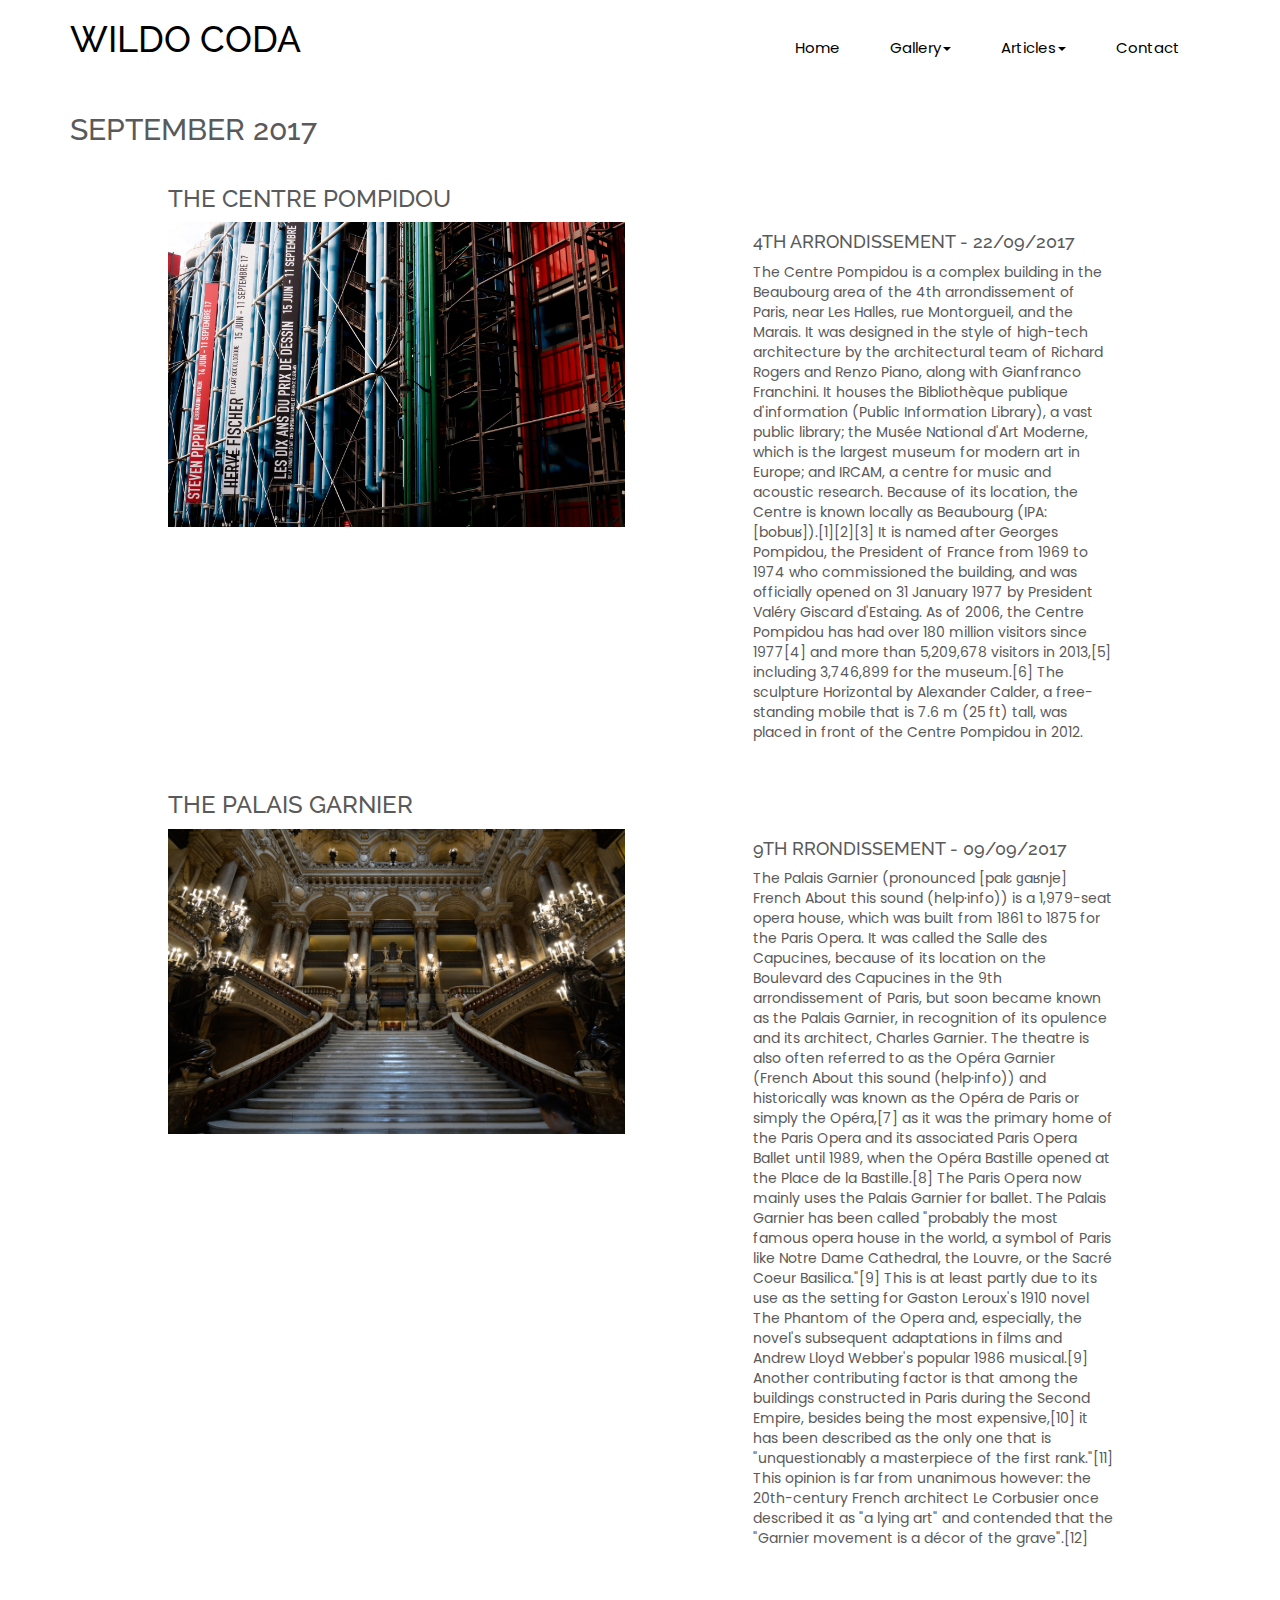
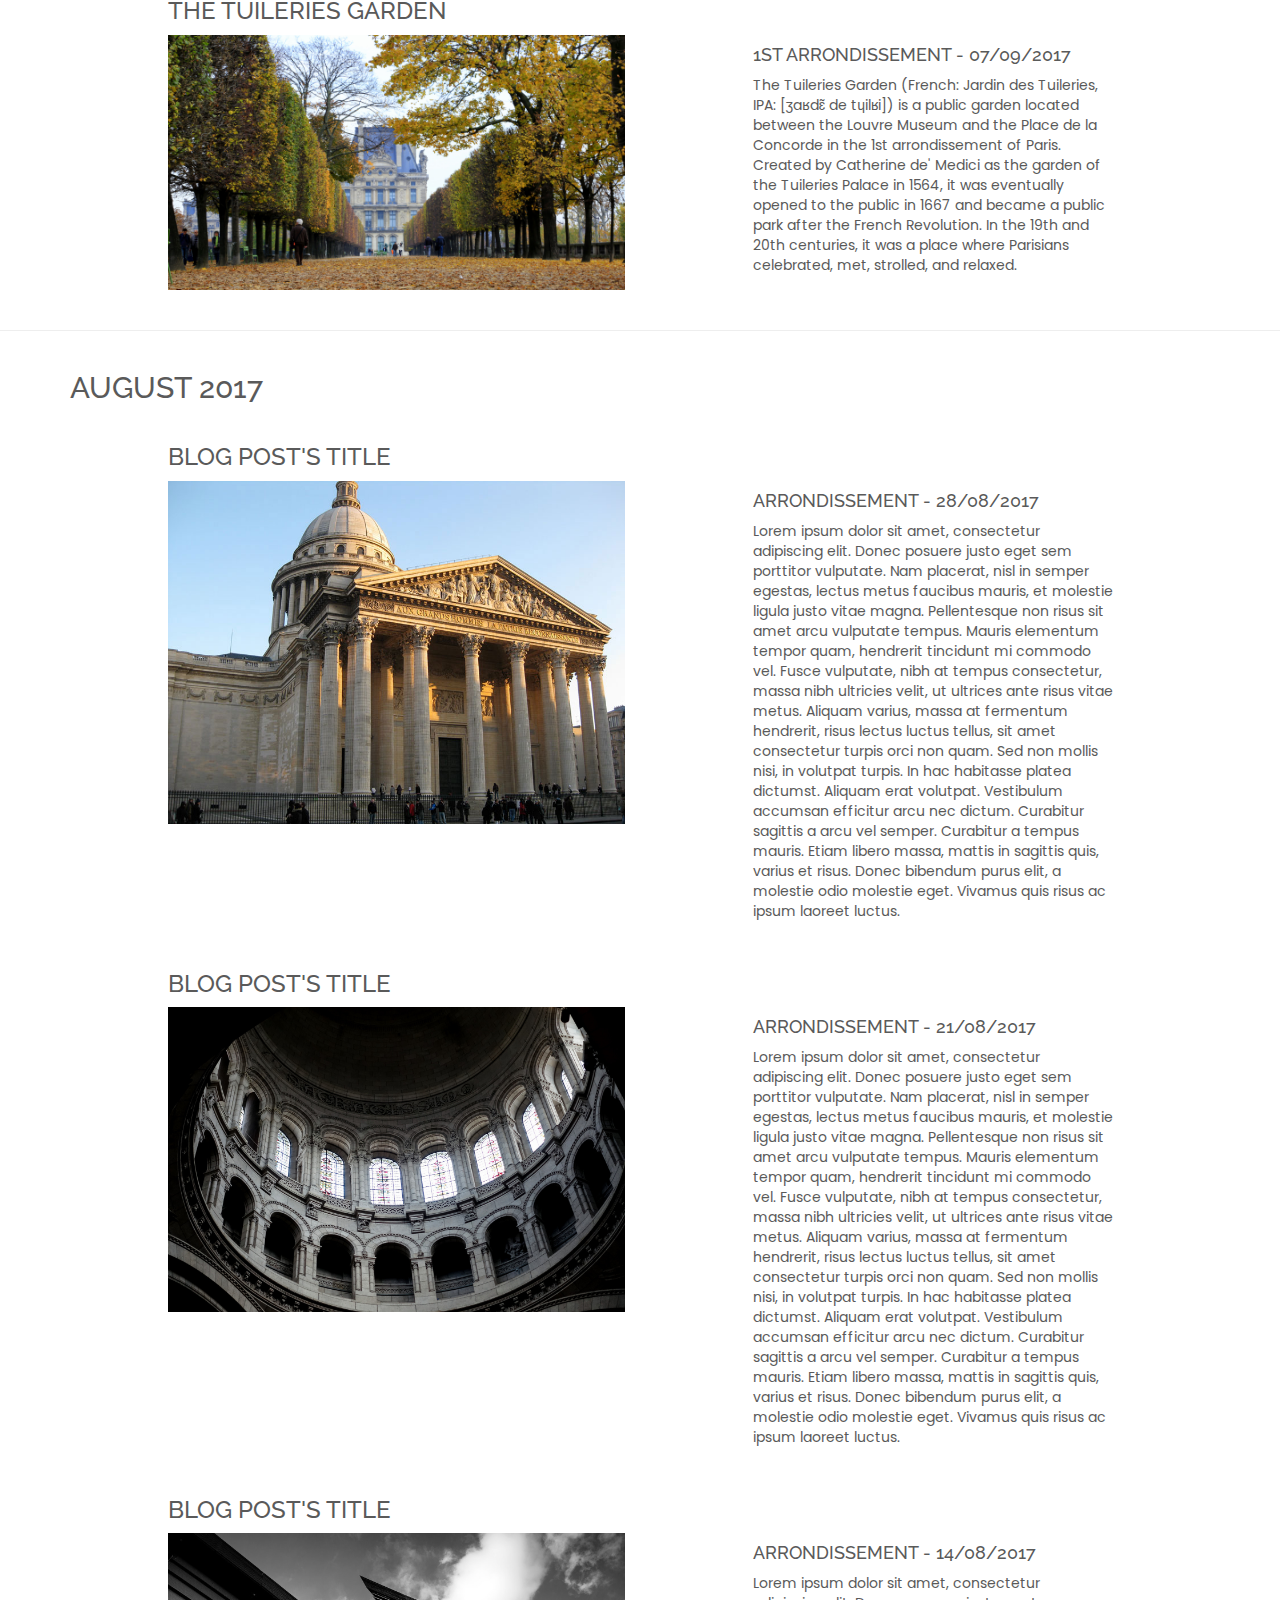
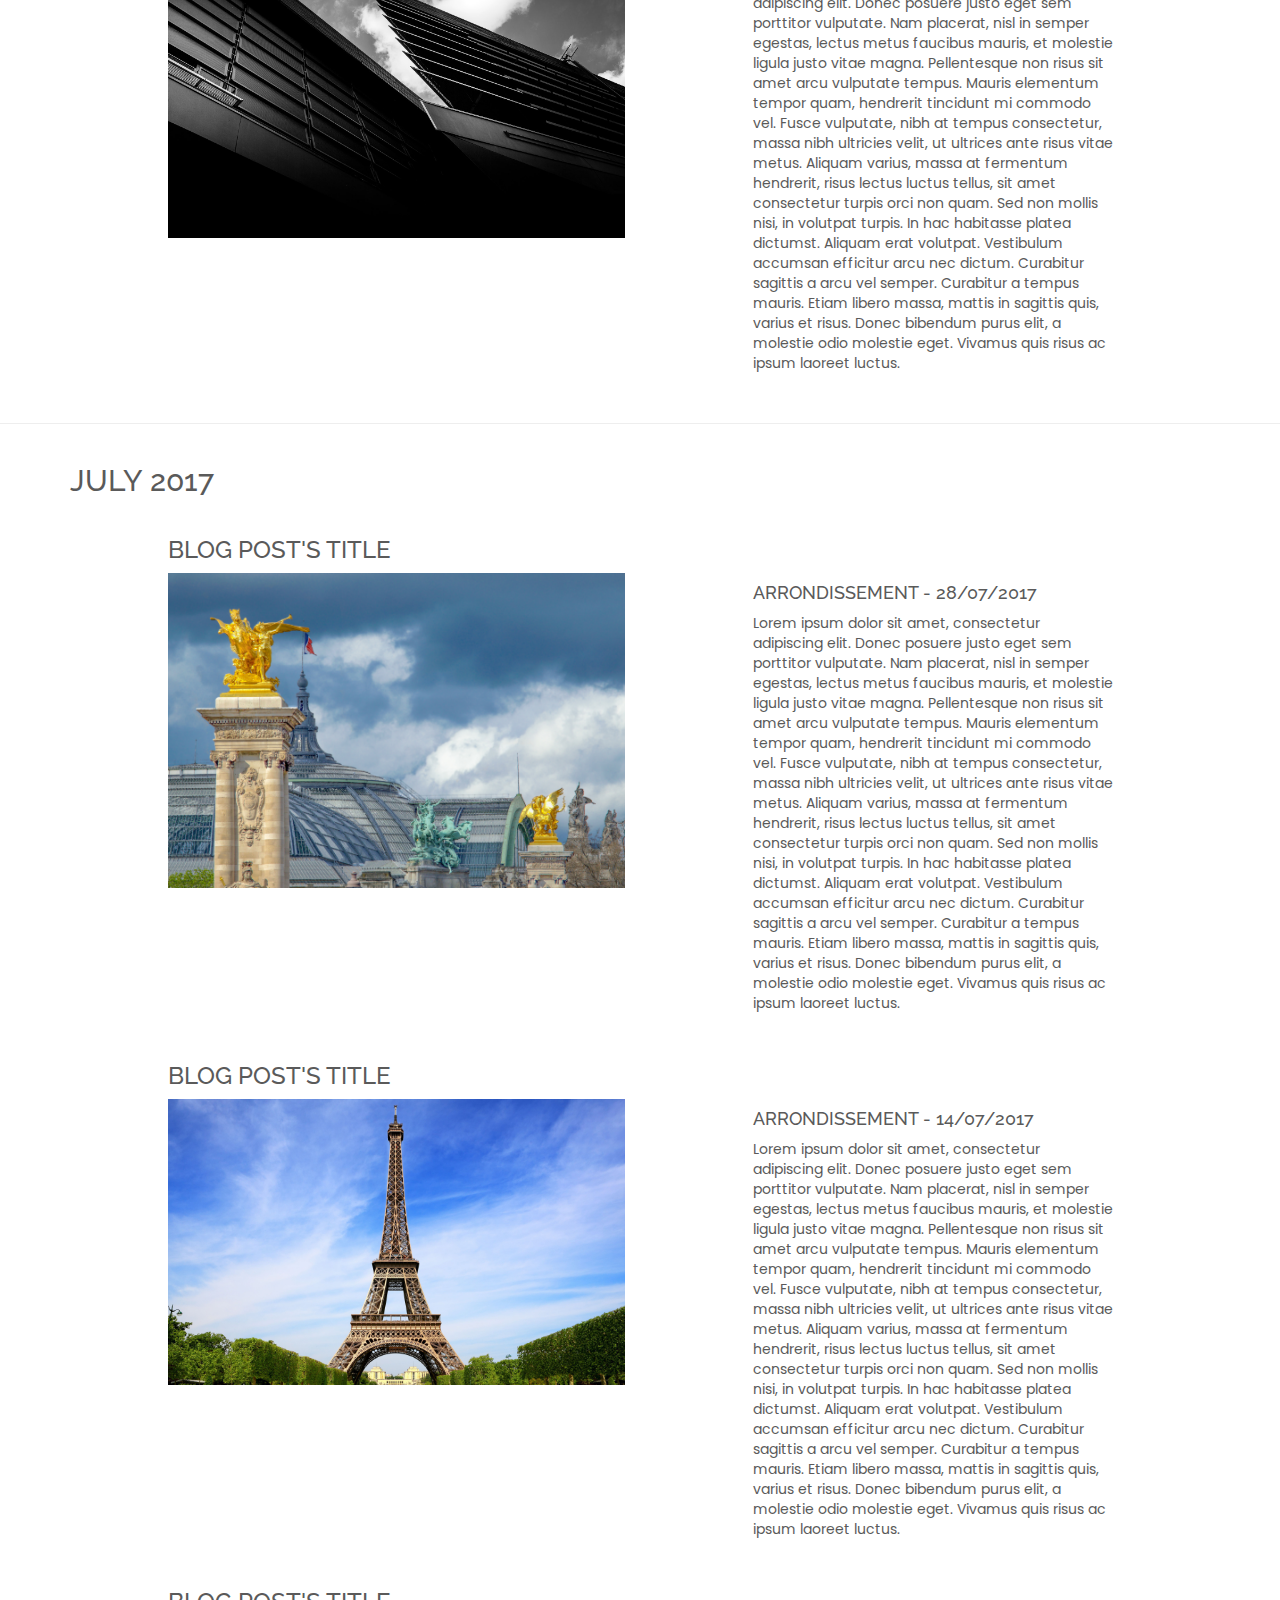
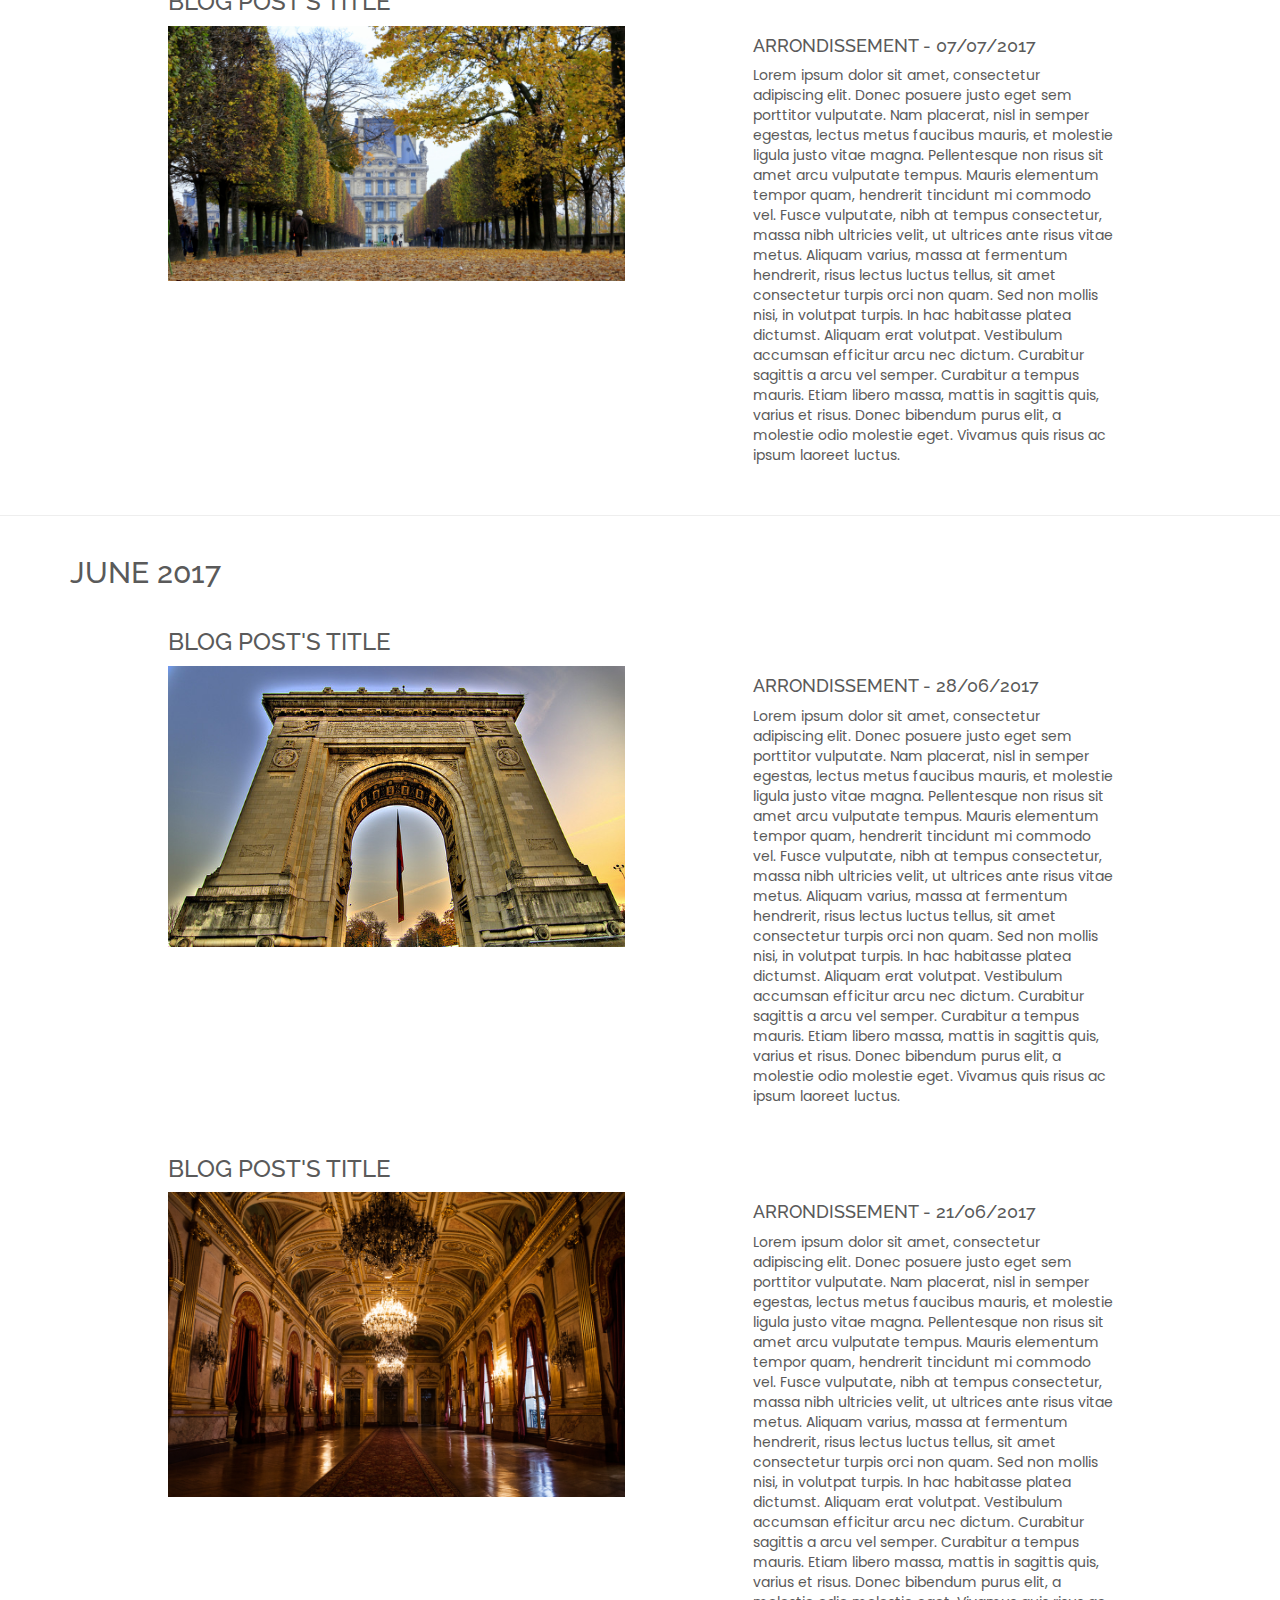
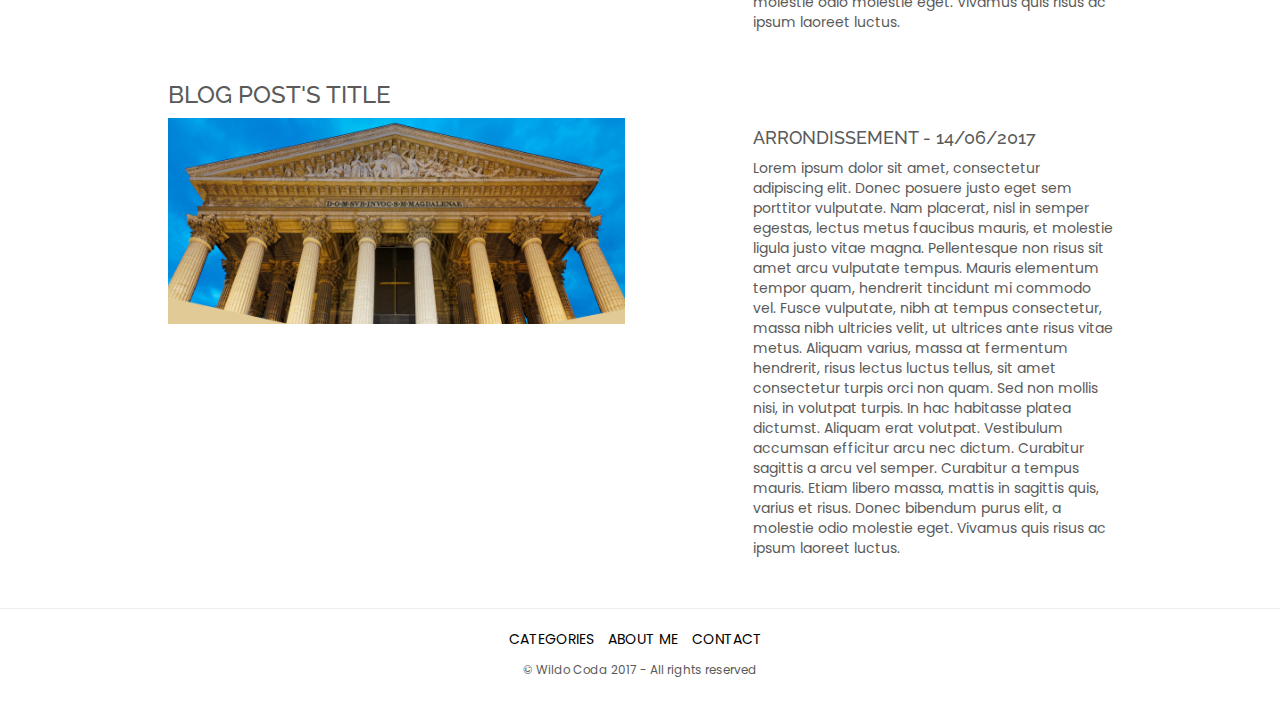
==== articles.html @ 76f745fc "fix: Images position" ====
<!DOCTYPE html>
<html lang="en">

    <head>
        <meta charset="utf-8">
        <meta name="viewport" content="width=device-width, initial-scale=1.0">
        <link rel="stylesheet" href="https://maxcdn.bootstrapcdn.com/bootstrap/3.3.7/css/bootstrap.min.css" integrity="sha384-BVYiiSIFeK1dGmJRAkycuHAHRg32OmUcww7on3RYdg4Va+PmSTsz/K68vbdEjh4u" crossorigin="anonymous">
        <link href="https://fonts.googleapis.com/css?family=Poppins|Raleway" rel="stylesheet">
        <link rel="stylesheet" type="text/css" href="css/style.css">
        <title>Wildo Coda, passionate photographer from Paris</title>
    </head>

    <body>

        <header>
            <div class="container">
                <div class="row">
                    <div class="col-xs-3">
                        <h1><a href="index.html">Wildo Coda</a></h1>
                    </div>
                    <div class="col-xs-9 text-center list-inline">
                        <nav>
                            <ul class="nav navbar-nav pull-right">
                                <li><a href="index.html">Home</a></li>
                                <li class="dropdown">
                                    <a href="#" class="dropdown-toggle" data-toggle="dropdown" role="button" aria-haspopup="true" aria-expanded="false">Gallery<span class="caret"></span></a>
                                    <ul class="dropdown-menu">
                                        <li><a href="gallery.html#museums">Museums</a></li>
                                        <li><a href="gallery.html#bridges">Bridges</a></li>
                                        <li><a href="gallery.html#monuments-palaces">Monuments and Palaces</a></li>
                                        <li><a href="gallery.html#places-worship">Places of worship</a></li>
                                        <li><a href="gallery.html#statues">Statues</a></li>
                                        <li><a href="gallery.html#others">Others</a></li>
                                    </ul>
                                </li>
                                <li class="dropdown">
                                    <a href="#" class="dropdown-toggle active" data-toggle="dropdown" role="button" aria-haspopup="true" aria-expanded="false">Articles<span class="caret"></span></a>
                                    <ul class="dropdown-menu">
                                        <li><a href="articles.html#september">September 2017</a></li>
                                        <li><a href="articles.html#august">August 2017</a></li>
                                        <li><a href="articles.html#july">July 2017</a></li>
                                        <li><a href="articles.html#june">June 2017</a></li>
                                    </ul>
                                </li>
                                <li><a href="contact.html">Contact</a></li>
                            </ul>
                        </nav>
                    </div>
                </div>
            </div>
        </header>

        <section id="september" class="september-posts">
            <div class="container">
                <div class="row">
                    <div class="col-sm-12 col-md-10 col-lg-12">
                        <div class="month-posts-section september">
                            <h2>September 2017</h2>
                        </div>
                    </div>
                    <div class="col-xs-12">
                        <article class="article-structure">
                            <div class="row">
                                <div class="col-xs-12 col-sm-12 col-sm-offset-1">
                                    <h3>The Centre Pompidou</h3>
                                </div>
                            </div>
                            <div class="row">
                                <div class="col-xs-12 col-sm-11 col-md-10 col-lg-5 col-sm-offset-1">
                                    <img class="img-responsive" src="img/centre_pompidou2.jpg" alt="Centre Pompidou">
                                </div>
                                <div class="col-xs-12 col-sm-9 col-md-7 col-lg-4 col-sm-offset-1">
                                    <h4>4th arrondissement - 22/09/2017</h4>
                                    <div class="text-article">
                                        <p>The Centre Pompidou  is  a complex building in the Beaubourg area of the 4th arrondissement of Paris, near Les Halles, rue Montorgueil, and the Marais. It was designed in the style of high-tech architecture by the architectural team of Richard Rogers and Renzo Piano, along with Gianfranco Franchini.
It houses the Bibliothèque publique d'information (Public Information Library), a vast public library; the Musée National d'Art Moderne, which is the largest museum for modern art in Europe; and IRCAM, a centre for music and acoustic research. Because of its location, the Centre is known locally as Beaubourg (IPA: [bobuʁ]).[1][2][3] It is named after Georges Pompidou, the President of France from 1969 to 1974 who commissioned the building, and was officially opened on 31 January 1977 by President Valéry Giscard d'Estaing. As of 2006, the Centre Pompidou has had over 180 million visitors since 1977[4] and more than 5,209,678 visitors in 2013,[5] including 3,746,899 for the museum.[6]
The sculpture Horizontal by Alexander Calder, a free-standing mobile that is 7.6 m (25 ft) tall, was placed in front of the Centre Pompidou in 2012.</p>
                                    </div>
                                </div>
                            </div>
                        </article>
                        <article class="article-structure">
                            <div class="row">
                                <div class="col-xs-12 col-sm-12 col-sm-offset-1">
                                    <h3>The Palais Garnier</h3>
                                </div>
                            </div>
                            <div class="row">
                                <div class="col-xs-12 col-sm-11 col-md-10 col-lg-5 col-sm-offset-1">
                                    <img class="img-responsive" src="img/palais_garnier3.jpg" alt="Palais Garnier">
                                </div>
                                <div class="col-xs-12 col-sm-9 col-md-7 col-lg-4 col-sm-offset-1">
                                    <h4>9th rrondissement - 09/09/2017</h4>
                                    <div class="text-article">
                                        <p>The Palais Garnier (pronounced [palɛ ɡaʁnje] French About this sound  (help·info)) is a 1,979-seat opera house, which was built from 1861 to 1875 for the Paris Opera. It was called the Salle des Capucines, because of its location on the Boulevard des Capucines in the 9th arrondissement of Paris, but soon became known as the Palais Garnier, in recognition of its opulence and its architect, Charles Garnier. The theatre is also often referred to as the Opéra Garnier (French About this sound  (help·info)) and historically was known as the Opéra de Paris or simply the Opéra,[7] as it was the primary home of the Paris Opera and its associated Paris Opera Ballet until 1989, when the Opéra Bastille opened at the Place de la Bastille.[8] The Paris Opera now mainly uses the Palais Garnier for ballet.
The Palais Garnier has been called "probably the most famous opera house in the world, a symbol of Paris like Notre Dame Cathedral, the Louvre, or the Sacré Coeur Basilica."[9] This is at least partly due to its use as the setting for Gaston Leroux's 1910 novel The Phantom of the Opera and, especially, the novel's subsequent adaptations in films and Andrew Lloyd Webber's popular 1986 musical.[9] Another contributing factor is that among the buildings constructed in Paris during the Second Empire, besides being the most expensive,[10] it has been described as the only one that is "unquestionably a masterpiece of the first rank."[11] This opinion is far from unanimous however: the 20th-century French architect Le Corbusier once described it as "a lying art" and contended that the "Garnier movement is a décor of the grave".[12]
                                        </p>
                                    </div>
                                </div>
                            </div>
                        </article>
                        <article class="article-structure">
                            <div class="row">
                                <div class="col-xs-12 col-sm-12 col-sm-offset-1">
                                    <h3>The Tuileries Garden</h3>
                                </div>
                            </div>
                            <div class="row">
                                <div class="col-xs-12 col-sm-11 col-md-10 col-lg-5 col-sm-offset-1">
                                    <img class="img-responsive" src="img/jardin_tuileries1.jpg" alt="Jardin des Tuileries">
                                </div>
                                <div class="col-xs-12 col-sm-9 col-md-7 col-lg-4 col-sm-offset-1">
                                    <h4>1st arrondissement - 07/09/2017</h4>
                                    <div class="text-article">
                                        <p>The Tuileries Garden (French: Jardin des Tuileries, IPA: [ʒaʁdɛ̃ de tɥilʁi]) is a public garden located between the Louvre Museum and the Place de la Concorde in the 1st arrondissement of Paris. Created by Catherine de' Medici as the garden of the Tuileries Palace in 1564, it was eventually opened to the public in 1667 and became a public park after the French Revolution. In the 19th and 20th centuries, it was a place where Parisians celebrated, met, strolled, and relaxed.</p>
                                    </div>
                                </div>
                            </div>
                        </article>
                    </div>
                </div>
            </div>
        </section>
        <hr>
        <section id="august" class="august-posts">
            <div class="container">
                <div class="row">
                    <div class="col-sm-12 col-md-10 col-lg-12">
                        <div class="month-posts-section august">
                            <h2>August 2017</h2>
                        </div>
                    </div>
                    <div class="col-xs-12">
                        <article class="article-structure">
                            <div class="row">
                                <div class="col-xs-12 col-sm-12 col-sm-offset-1">
                                    <h3>Blog post's title</h3>
                                </div>
                            </div>
                            <div class="row">
                                <div class="col-xs-12 col-sm-11 col-md-10 col-lg-5 col-sm-offset-1">
                                    <img class="img-responsive" src="img/pantheon1.jpg" alt="Pantheon">
                                </div>
                                <div class="col-xs-12 col-sm-9 col-md-7 col-lg-4 col-sm-offset-1">
                                    <h4>Arrondissement - 28/08/2017</h4>
                                    <div class="text-article">
                                        <p>Lorem ipsum dolor sit amet, consectetur adipiscing elit. Donec posuere justo eget sem porttitor vulputate. Nam placerat, nisl in semper egestas, lectus metus faucibus mauris, et molestie ligula justo vitae magna. Pellentesque non risus sit amet arcu vulputate tempus. Mauris elementum tempor quam, hendrerit tincidunt mi commodo vel. Fusce vulputate, nibh at tempus consectetur, massa nibh ultricies velit, ut ultrices ante risus vitae metus. Aliquam varius, massa at fermentum hendrerit, risus lectus luctus tellus, sit amet consectetur turpis orci non quam. Sed non mollis nisi, in volutpat turpis. In hac habitasse platea dictumst. Aliquam erat volutpat. Vestibulum accumsan efficitur arcu nec dictum. Curabitur sagittis a arcu vel semper. Curabitur a tempus mauris. Etiam libero massa, mattis in sagittis quis, varius et risus. Donec bibendum purus elit, a molestie odio molestie eget. Vivamus quis risus ac ipsum laoreet luctus.</p>
                                    </div>
                                </div>
                            </div>
                        </article>
                        <article class="article-structure">
                            <div class="row">
                                <div class="col-xs-12 col-sm-12 col-sm-offset-1">
                                    <h3>Blog post's title</h3>
                                </div>
                            </div>
                            <div class="row">
                                <div class="col-xs-12 col-sm-11 col-md-10 col-lg-5 col-sm-offset-1">
                                    <img class="img-responsive" src="img/sacre_coeur3.jpg" alt="Sacré-Cœur">
                                </div>
                                <div class="col-xs-12 col-sm-9 col-md-7 col-lg-4 col-sm-offset-1">
                                    <h4>Arrondissement - 21/08/2017</h4>
                                    <div class="text-article">
                                        <p>Lorem ipsum dolor sit amet, consectetur adipiscing elit. Donec posuere justo eget sem porttitor vulputate. Nam placerat, nisl in semper egestas, lectus metus faucibus mauris, et molestie ligula justo vitae magna. Pellentesque non risus sit amet arcu vulputate tempus. Mauris elementum tempor quam, hendrerit tincidunt mi commodo vel. Fusce vulputate, nibh at tempus consectetur, massa nibh ultricies velit, ut ultrices ante risus vitae metus. Aliquam varius, massa at fermentum hendrerit, risus lectus luctus tellus, sit amet consectetur turpis orci non quam. Sed non mollis nisi, in volutpat turpis. In hac habitasse platea dictumst. Aliquam erat volutpat. Vestibulum accumsan efficitur arcu nec dictum. Curabitur sagittis a arcu vel semper. Curabitur a tempus mauris. Etiam libero massa, mattis in sagittis quis, varius et risus. Donec bibendum purus elit, a molestie odio molestie eget. Vivamus quis risus ac ipsum laoreet luctus.</p>
                                    </div>
                                </div>
                            </div>
                        </article>
                        <article class="article-structure">
                            <div class="row">
                                <div class="col-xs-12 col-sm-12 col-sm-offset-1">
                                    <h3>Blog post's title</h3>
                                </div>
                            </div>
                            <div class="row">
                                <div class="col-xs-12 col-sm-11 col-md-10 col-lg-5 col-sm-offset-1">
                                    <img class="img-responsive" src="img/musee_quai_branly3.jpg" alt="Quai Branly">
                                </div>
                                <div class="col-xs-12 col-sm-9 col-md-7 col-lg-4 col-sm-offset-1">
                                    <h4>Arrondissement - 14/08/2017</h4>
                                    <div class="text-article">
                                        <p>Lorem ipsum dolor sit amet, consectetur adipiscing elit. Donec posuere justo eget sem porttitor vulputate. Nam placerat, nisl in semper egestas, lectus metus faucibus mauris, et molestie ligula justo vitae magna. Pellentesque non risus sit amet arcu vulputate tempus. Mauris elementum tempor quam, hendrerit tincidunt mi commodo vel. Fusce vulputate, nibh at tempus consectetur, massa nibh ultricies velit, ut ultrices ante risus vitae metus. Aliquam varius, massa at fermentum hendrerit, risus lectus luctus tellus, sit amet consectetur turpis orci non quam. Sed non mollis nisi, in volutpat turpis. In hac habitasse platea dictumst. Aliquam erat volutpat. Vestibulum accumsan efficitur arcu nec dictum. Curabitur sagittis a arcu vel semper. Curabitur a tempus mauris. Etiam libero massa, mattis in sagittis quis, varius et risus. Donec bibendum purus elit, a molestie odio molestie eget. Vivamus quis risus ac ipsum laoreet luctus.</p>
                                    </div>
                                </div>
                            </div>
                        </article>
                    </div>
                </div>
            </div>
        </section>
        <hr>
        <section id="july" class="july-posts">
            <div class="container">
                <div class="row">
                    <div class="col-sm-12 col-md-10 col-lg-12">
                        <div class="month-posts-section july">
                            <h2>July 2017</h2>
                        </div>
                    </div>
                    <div class="col-xs-12">
                        <article class="article-structure">
                            <div class="row">
                                <div class="col-xs-12 col-sm-12 col-sm-offset-1">
                                    <h3>Blog post's title</h3>
                                </div>
                            </div>
                            <div class="row">
                                <div class="col-xs-12 col-sm-11 col-md-10 col-lg-5 col-sm-offset-1">
                                    <img class="img-responsive" src="img/grand_palais1.jpg" alt="Grand Palais">
                                </div>
                                <div class="col-xs-12 col-sm-9 col-md-7 col-lg-4 col-sm-offset-1">
                                    <h4>Arrondissement - 28/07/2017</h4>
                                    <div class="text-article">
                                        <p>Lorem ipsum dolor sit amet, consectetur adipiscing elit. Donec posuere justo eget sem porttitor vulputate. Nam placerat, nisl in semper egestas, lectus metus faucibus mauris, et molestie ligula justo vitae magna. Pellentesque non risus sit amet arcu vulputate tempus. Mauris elementum tempor quam, hendrerit tincidunt mi commodo vel. Fusce vulputate, nibh at tempus consectetur, massa nibh ultricies velit, ut ultrices ante risus vitae metus. Aliquam varius, massa at fermentum hendrerit, risus lectus luctus tellus, sit amet consectetur turpis orci non quam. Sed non mollis nisi, in volutpat turpis. In hac habitasse platea dictumst. Aliquam erat volutpat. Vestibulum accumsan efficitur arcu nec dictum. Curabitur sagittis a arcu vel semper. Curabitur a tempus mauris. Etiam libero massa, mattis in sagittis quis, varius et risus. Donec bibendum purus elit, a molestie odio molestie eget. Vivamus quis risus ac ipsum laoreet luctus.</p>
                                    </div>
                                </div>
                            </div>
                        </article>
                        <article class="article-structure">
                            <div class="row">
                                <div class="col-xs-12 col-sm-12 col-sm-offset-1">
                                    <h3>Blog post's title</h3>
                                </div>
                            </div>
                            <div class="row">
                                <div class="col-xs-12 col-sm-11 col-md-10 col-lg-5 col-sm-offset-1">
                                    <img class="img-responsive" src="img/tour_eiffel5.jpg" alt="Tour Eiffel">
                                </div>
                                <div class="col-xs-12 col-sm-9 col-md-7 col-lg-4 col-sm-offset-1">
                                    <h4>Arrondissement - 14/07/2017</h4>
                                    <div class="text-article">
                                        <p>Lorem ipsum dolor sit amet, consectetur adipiscing elit. Donec posuere justo eget sem porttitor vulputate. Nam placerat, nisl in semper egestas, lectus metus faucibus mauris, et molestie ligula justo vitae magna. Pellentesque non risus sit amet arcu vulputate tempus. Mauris elementum tempor quam, hendrerit tincidunt mi commodo vel. Fusce vulputate, nibh at tempus consectetur, massa nibh ultricies velit, ut ultrices ante risus vitae metus. Aliquam varius, massa at fermentum hendrerit, risus lectus luctus tellus, sit amet consectetur turpis orci non quam. Sed non mollis nisi, in volutpat turpis. In hac habitasse platea dictumst. Aliquam erat volutpat. Vestibulum accumsan efficitur arcu nec dictum. Curabitur sagittis a arcu vel semper. Curabitur a tempus mauris. Etiam libero massa, mattis in sagittis quis, varius et risus. Donec bibendum purus elit, a molestie odio molestie eget. Vivamus quis risus ac ipsum laoreet luctus.</p>
                                    </div>
                                </div>
                            </div>
                        </article>
                        <article class="article-structure">
                            <div class="row">
                                <div class="col-xs-12 col-sm-12 col-sm-offset-1">
                                    <h3>Blog post's title</h3>
                                </div>
                            </div>
                            <div class="row">
                                <div class="col-xs-12 col-sm-11 col-md-10 col-lg-5 col-sm-offset-1">
                                    <img class="img-responsive" src="img/jardin_tuileries1.jpg" alt="Jardin des Tuileries">
                                </div>
                                <div class="col-xs-12 col-sm-9 col-md-7 col-lg-4 col-sm-offset-1">
                                    <h4>Arrondissement - 07/07/2017</h4>
                                    <div class="text-article">
                                        <p>Lorem ipsum dolor sit amet, consectetur adipiscing elit. Donec posuere justo eget sem porttitor vulputate. Nam placerat, nisl in semper egestas, lectus metus faucibus mauris, et molestie ligula justo vitae magna. Pellentesque non risus sit amet arcu vulputate tempus. Mauris elementum tempor quam, hendrerit tincidunt mi commodo vel. Fusce vulputate, nibh at tempus consectetur, massa nibh ultricies velit, ut ultrices ante risus vitae metus. Aliquam varius, massa at fermentum hendrerit, risus lectus luctus tellus, sit amet consectetur turpis orci non quam. Sed non mollis nisi, in volutpat turpis. In hac habitasse platea dictumst. Aliquam erat volutpat. Vestibulum accumsan efficitur arcu nec dictum. Curabitur sagittis a arcu vel semper. Curabitur a tempus mauris. Etiam libero massa, mattis in sagittis quis, varius et risus. Donec bibendum purus elit, a molestie odio molestie eget. Vivamus quis risus ac ipsum laoreet luctus.</p>
                                    </div>
                                </div>
                            </div>
                        </article>
                    </div>
                </div>
            </div>
        </section>
        <hr>
        <section id="june" class="june-posts">
            <div class="container">
                <div class="row">
                    <div class="col-sm-12 col-md-10 col-lg-12">
                        <div class="month-posts-section june">
                            <h2>June 2017</h2>
                        </div>
                    </div>
                    <div class="col-xs-12">
                        <article class="article-structure">
                            <div class="row">
                                <div class="col-xs-12 col-sm-12 col-sm-offset-1">
                                    <h3>Blog post's title</h3>
                                </div>
                            </div>
                            <div class="row">
                                <div class="col-xs-12 col-sm-11 col-md-10 col-lg-5 col-sm-offset-1">
                                    <img class="img-responsive" src="img/arc_triomphe3.jpg" alt="Arc du Triomphe">
                                </div>
                                <div class="col-xs-12 col-sm-9 col-md-7 col-lg-4 col-sm-offset-1">
                                    <h4>Arrondissement - 28/06/2017</h4>
                                    <div class="text-article">
                                        <p>Lorem ipsum dolor sit amet, consectetur adipiscing elit. Donec posuere justo eget sem porttitor vulputate. Nam placerat, nisl in semper egestas, lectus metus faucibus mauris, et molestie ligula justo vitae magna. Pellentesque non risus sit amet arcu vulputate tempus. Mauris elementum tempor quam, hendrerit tincidunt mi commodo vel. Fusce vulputate, nibh at tempus consectetur, massa nibh ultricies velit, ut ultrices ante risus vitae metus. Aliquam varius, massa at fermentum hendrerit, risus lectus luctus tellus, sit amet consectetur turpis orci non quam. Sed non mollis nisi, in volutpat turpis. In hac habitasse platea dictumst. Aliquam erat volutpat. Vestibulum accumsan efficitur arcu nec dictum. Curabitur sagittis a arcu vel semper. Curabitur a tempus mauris. Etiam libero massa, mattis in sagittis quis, varius et risus. Donec bibendum purus elit, a molestie odio molestie eget. Vivamus quis risus ac ipsum laoreet luctus.</p>
                                    </div>
                                </div>
                            </div>
                        </article>
                        <article class="article-structure">
                            <div class="row">
                                <div class="col-xs-12 col-sm-12 col-sm-offset-1">
                                    <h3>Blog post's title</h3>
                                </div>
                            </div>
                            <div class="row">
                                <div class="col-xs-12 col-sm-11 col-md-10 col-lg-5 col-sm-offset-1">
                                    <img class="img-responsive" src="img/palais_bourbon.jpg" alt="Bourbon Palace">
                                </div>
                                <div class="col-xs-12 col-sm-9 col-md-7 col-lg-4 col-sm-offset-1">
                                    <h4>Arrondissement - 21/06/2017</h4>
                                    <div class="text-article">
                                        <p>Lorem ipsum dolor sit amet, consectetur adipiscing elit. Donec posuere justo eget sem porttitor vulputate. Nam placerat, nisl in semper egestas, lectus metus faucibus mauris, et molestie ligula justo vitae magna. Pellentesque non risus sit amet arcu vulputate tempus. Mauris elementum tempor quam, hendrerit tincidunt mi commodo vel. Fusce vulputate, nibh at tempus consectetur, massa nibh ultricies velit, ut ultrices ante risus vitae metus. Aliquam varius, massa at fermentum hendrerit, risus lectus luctus tellus, sit amet consectetur turpis orci non quam. Sed non mollis nisi, in volutpat turpis. In hac habitasse platea dictumst. Aliquam erat volutpat. Vestibulum accumsan efficitur arcu nec dictum. Curabitur sagittis a arcu vel semper. Curabitur a tempus mauris. Etiam libero massa, mattis in sagittis quis, varius et risus. Donec bibendum purus elit, a molestie odio molestie eget. Vivamus quis risus ac ipsum laoreet luctus.</p>
                                    </div>
                                </div>
                            </div>
                        </article>
                        <article class="article-structure">
                            <div class="row">
                                <div class="col-xs-12 col-sm-12 col-sm-offset-1">
                                    <h3>Blog post's title</h3>
                                </div>
                            </div>
                            <div class="row">
                                <div class="col-xs-12 col-sm-11 col-md-10 col-lg-5 col-sm-offset-1">
                                    <img class="img-responsive" src="img/eglise_madeleine1.jpg" alt="La Madeleine Church">
                                </div>
                                <div class="col-xs-12 col-sm-9 col-md-7 col-lg-4 col-sm-offset-1">
                                    <h4>Arrondissement - 14/06/2017</h4>
                                    <div class="text-article">
                                        <p>Lorem ipsum dolor sit amet, consectetur adipiscing elit. Donec posuere justo eget sem porttitor vulputate. Nam placerat, nisl in semper egestas, lectus metus faucibus mauris, et molestie ligula justo vitae magna. Pellentesque non risus sit amet arcu vulputate tempus. Mauris elementum tempor quam, hendrerit tincidunt mi commodo vel. Fusce vulputate, nibh at tempus consectetur, massa nibh ultricies velit, ut ultrices ante risus vitae metus. Aliquam varius, massa at fermentum hendrerit, risus lectus luctus tellus, sit amet consectetur turpis orci non quam. Sed non mollis nisi, in volutpat turpis. In hac habitasse platea dictumst. Aliquam erat volutpat. Vestibulum accumsan efficitur arcu nec dictum. Curabitur sagittis a arcu vel semper. Curabitur a tempus mauris. Etiam libero massa, mattis in sagittis quis, varius et risus. Donec bibendum purus elit, a molestie odio molestie eget. Vivamus quis risus ac ipsum laoreet luctus.</p>
                                    </div>
                                </div>
                            </div>
                        </article>
                    </div>
                </div>
            </div>
        </section>
        <hr>
       <footer>
            <div class="container">
                <div class="row">
                    <ul class="col-xs-12 footer-sections text-center list-inline">
                        <li class="list-inline-item works"><a href="categories.html">CATEGORIES</a></li>
                        <li class="list-inline-item people-say"><a href="index.html#about-me">ABOUT ME</a></li>
                        <li class="list-inline-item"><a href="contact.html">CONTACT</a></li>
                    </ul>
                </div>
                <div class="row">
                    <div class="col-xs-12 text-center "><small>© Wildo Coda 2017 - All rights reserved</small></div>
                </div>
            </div>
        </footer>
        <!-- jQuery (necessary for Bootstrap's JavaScript plugins) -->
        <script src="https://ajax.googleapis.com/ajax/libs/jquery/1.12.4/jquery.min.js"></script>
        <!-- Include all compiled plugins (below), or include individual files as needed -->
        <script src="https://maxcdn.bootstrapcdn.com/bootstrap/3.3.7/js/bootstrap.min.js"></script>
        <!-- <script src="script.js"></script> -->
    </body>

</html>
---- css/style.css ----
/* --------- GENERAL --------- */


body {
  padding-bottom: 40px;
  color: #5a5a5a;
  font-family: 'Poppins', sans-serif;
}


h1, h2, h3, h4 {
    font-family: 'Raleway', sans-serif;
    text-transform: uppercase;
}

a {
    color: black;
}

article {
     margin: 10px 0 20px ; 
}
/* --------- HEADER --------- */

header {
    margin-bottom: 20px;
        
}
nav ul li {
  display: flex;
  justify-content: space-around;
  padding-right: 10px;
  padding-left: 10px;
  font-size: 15px;
}

nav ul li a {
  color: black;
  padding: 0 auto;
}

.nav > li > a:focus, .nav > li > a:hover {
  background-color: rgba(255,255,255,0.5);
  text-decoration: underline;
}

h1 a:focus, h1 a:hover {
   text-decoration: none;
}
  
div.col-xs-9 {
  margin-top: 23px;
}

.my_slider {
  height: 500px;
  margin-bottom: 60px;
}

.carousel-inner {
  z-index: 10;
}



/* --------- CATEGORIES PAGE : IMG RESPONSIVE --------- 

@media screen and (min-width:769px) and (max-width:992px){

.thumbnail img  {
  height: 90px;
  width: 100%;
}
}
*/

/* CUSTOMIZE THE PANELS
-------------------------------------------------- */
h3.panel-title {
    font-size: 20px;
    
}

.panel {
  -webkit-box-shadow: none;
  box-shadow: none;  
}

.panel-info {
    /*border-color: goldenrod;*/
    border: none;
}
.panel-info > .panel-heading {
    color:black;
    background: none;
    border: none;
}

/* CUSTOMIZE THE ABOUT ME PANEL
-------------------------------------------------- */
.panel-aboutme .panel-body {
  color:black;
  padding-top:250px;
  background:url(../img/about-me.jpg) no-repeat center -40px;
  background-size: cover;
}

.panel-aboutme .panel-body blockquote {
  background-color:rgba(255, 255, 255, 0.6);
}


/* --------- SECTION --------- 
 *
 *
 *
 */

/* --------- SECTION --------- 
 *
 *
 *
 */

/* --------- SECTION --------- 
 *
 *
 *
 */


 /* --------- FOOTER --------- 
 *
 *
 *
 */
 
 @media screen and (min-width: 640px)  {
        .carousel .item {
        height: 500px;
      }

      .carousel-inner > .item > img {
        position: absolute;
        top: 0;
        left: 0;
        min-width: 100%;
        height: 500px;
      }

}
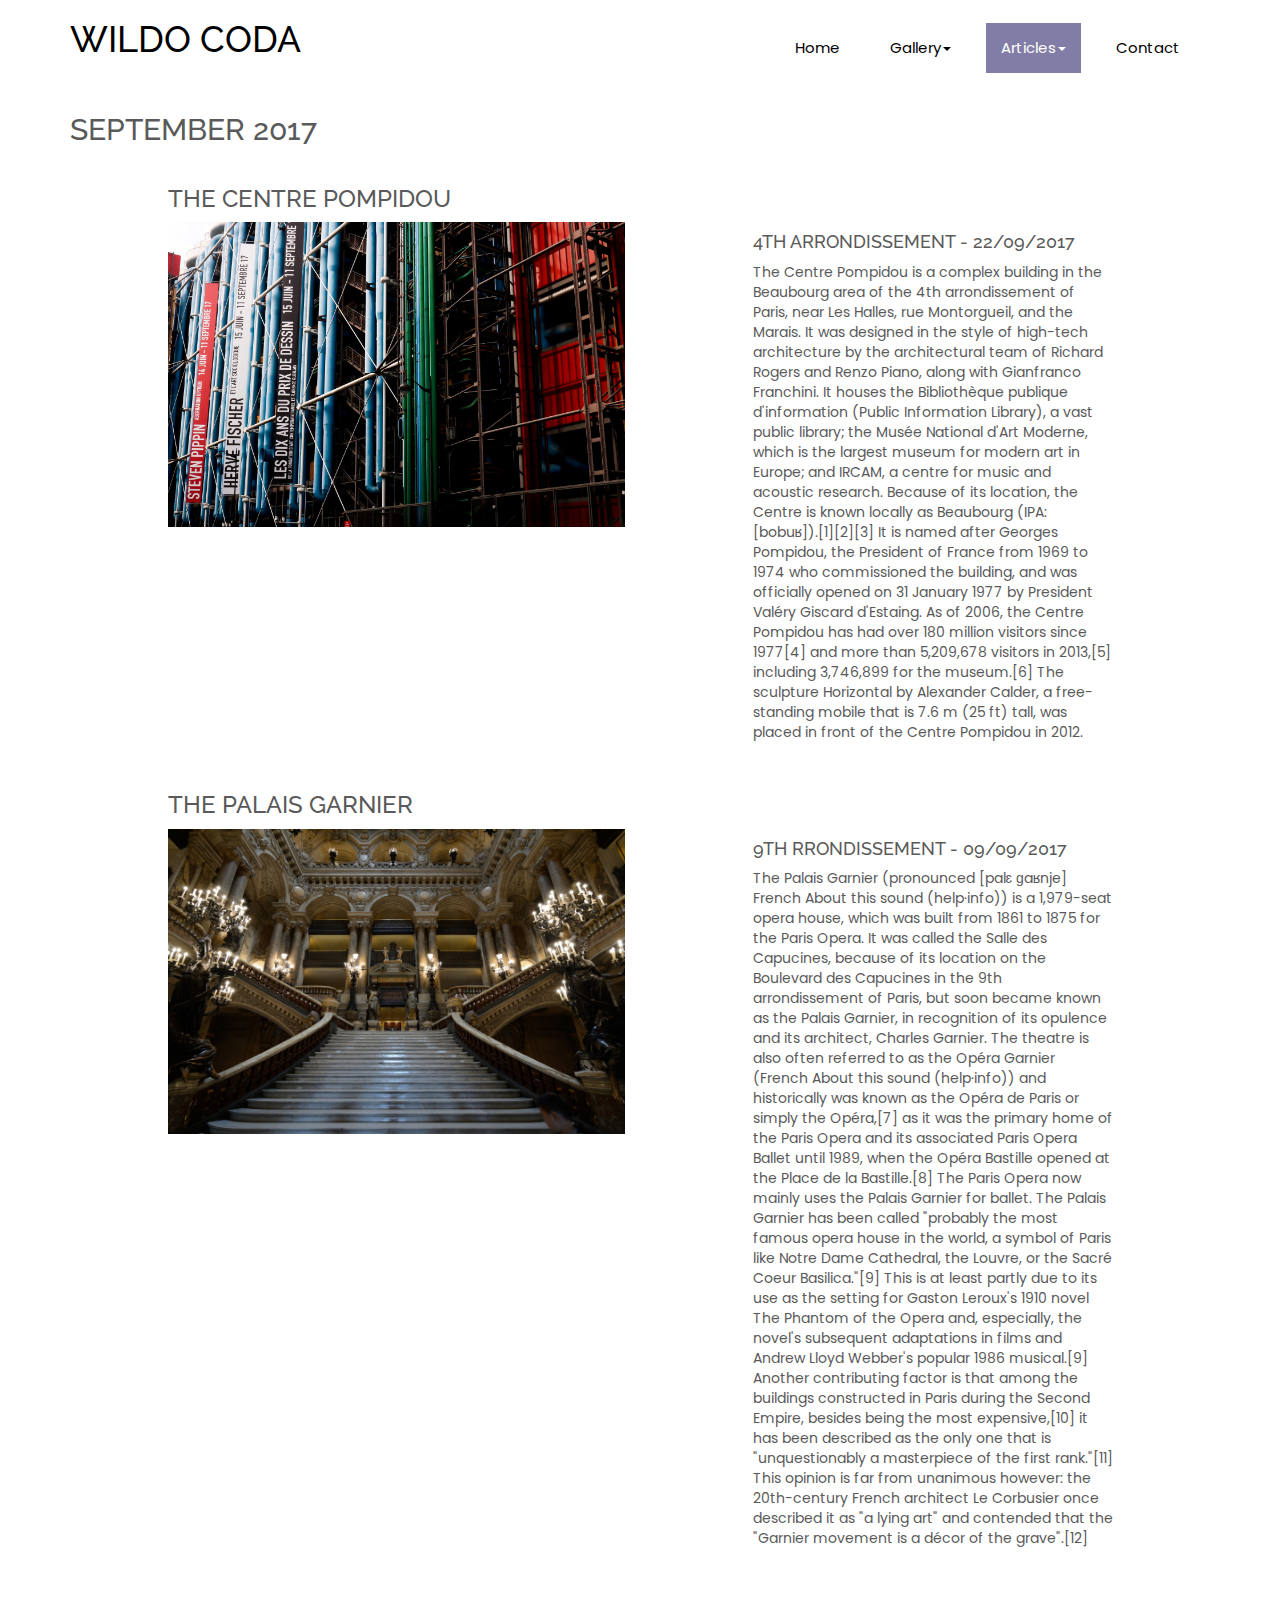
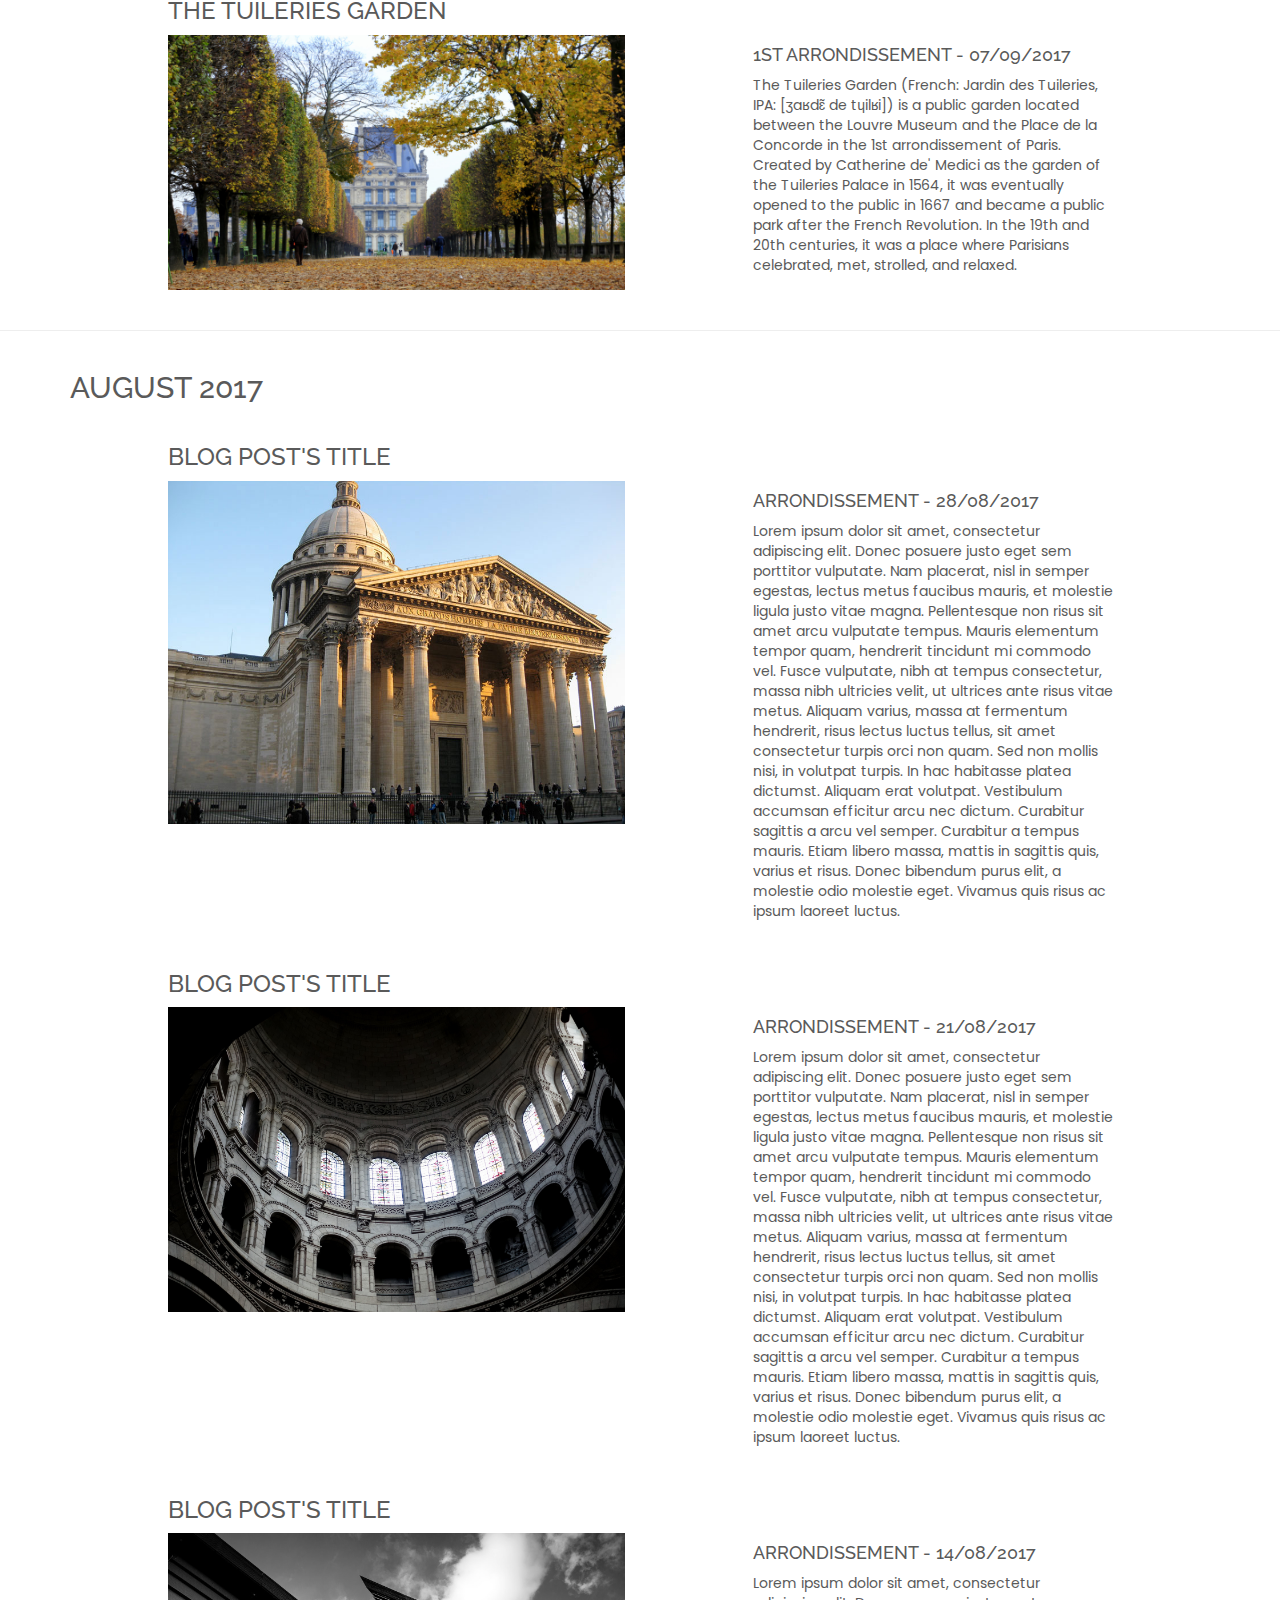
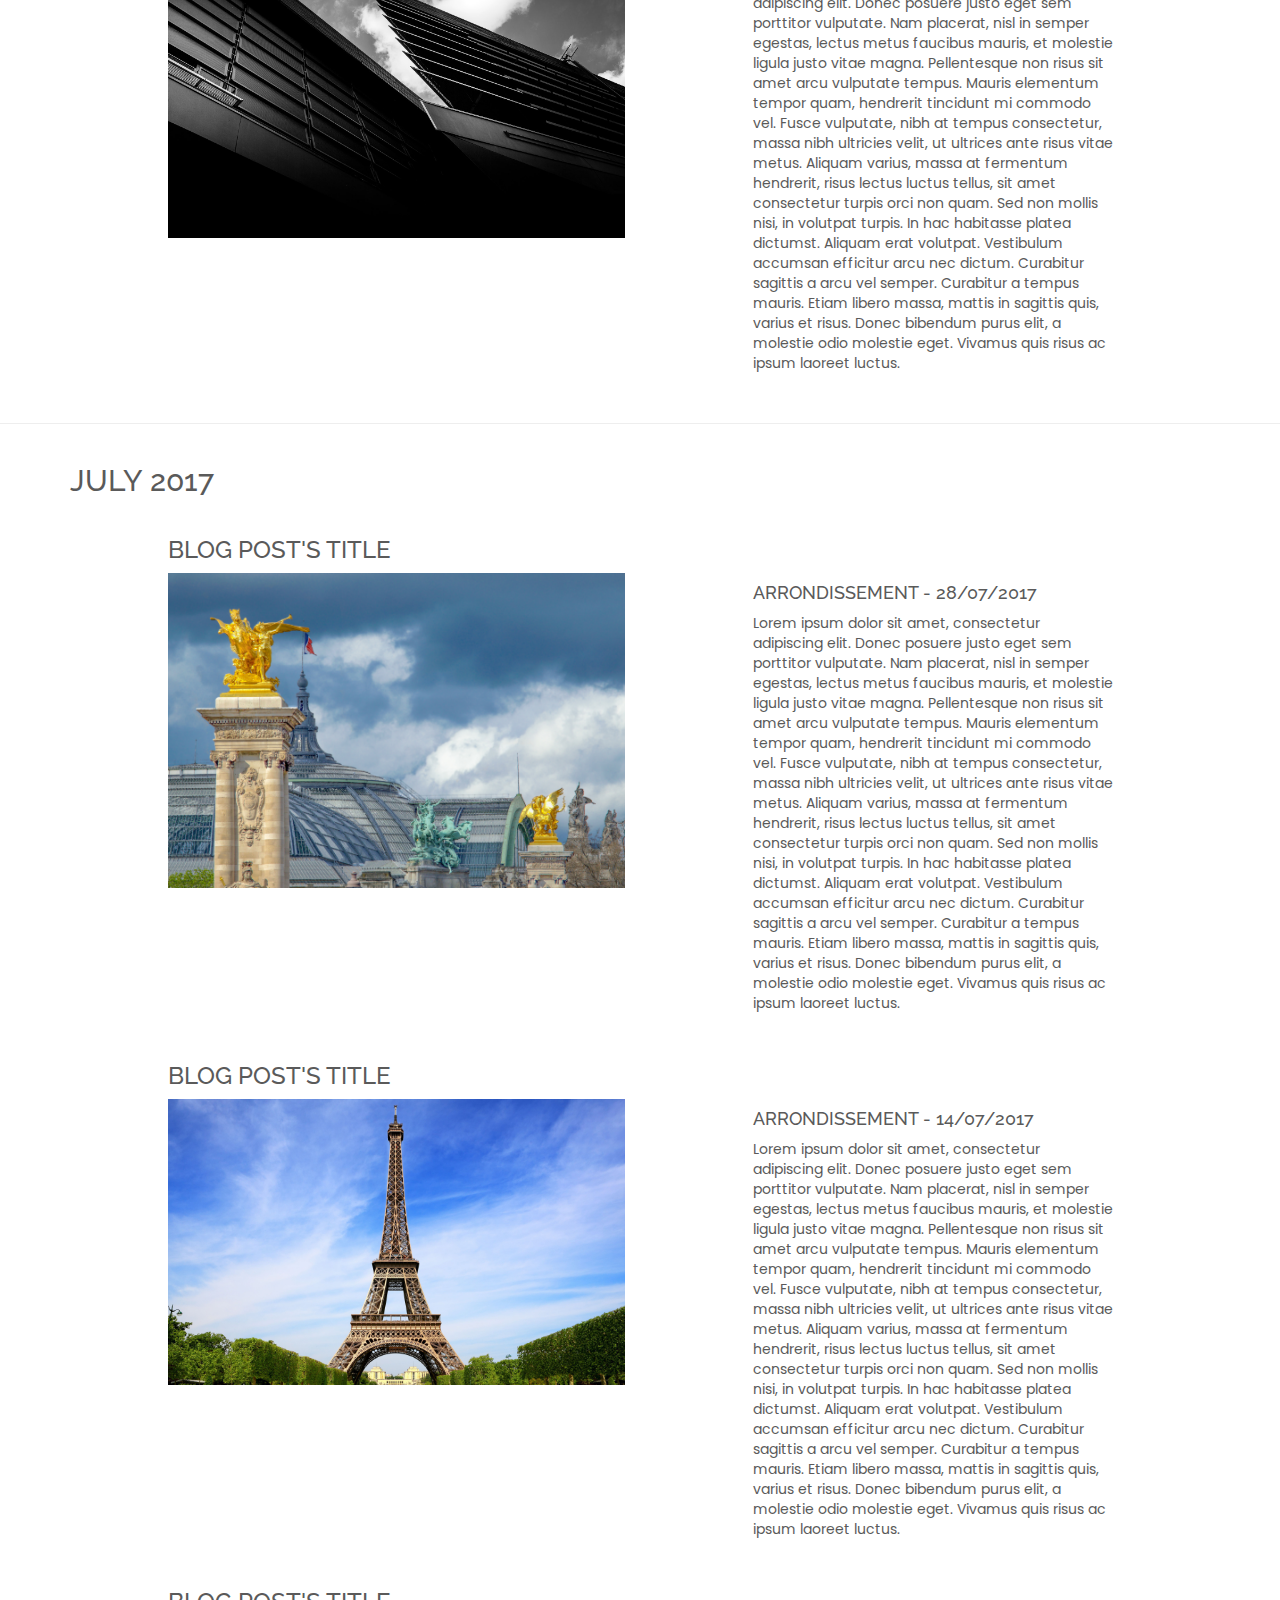
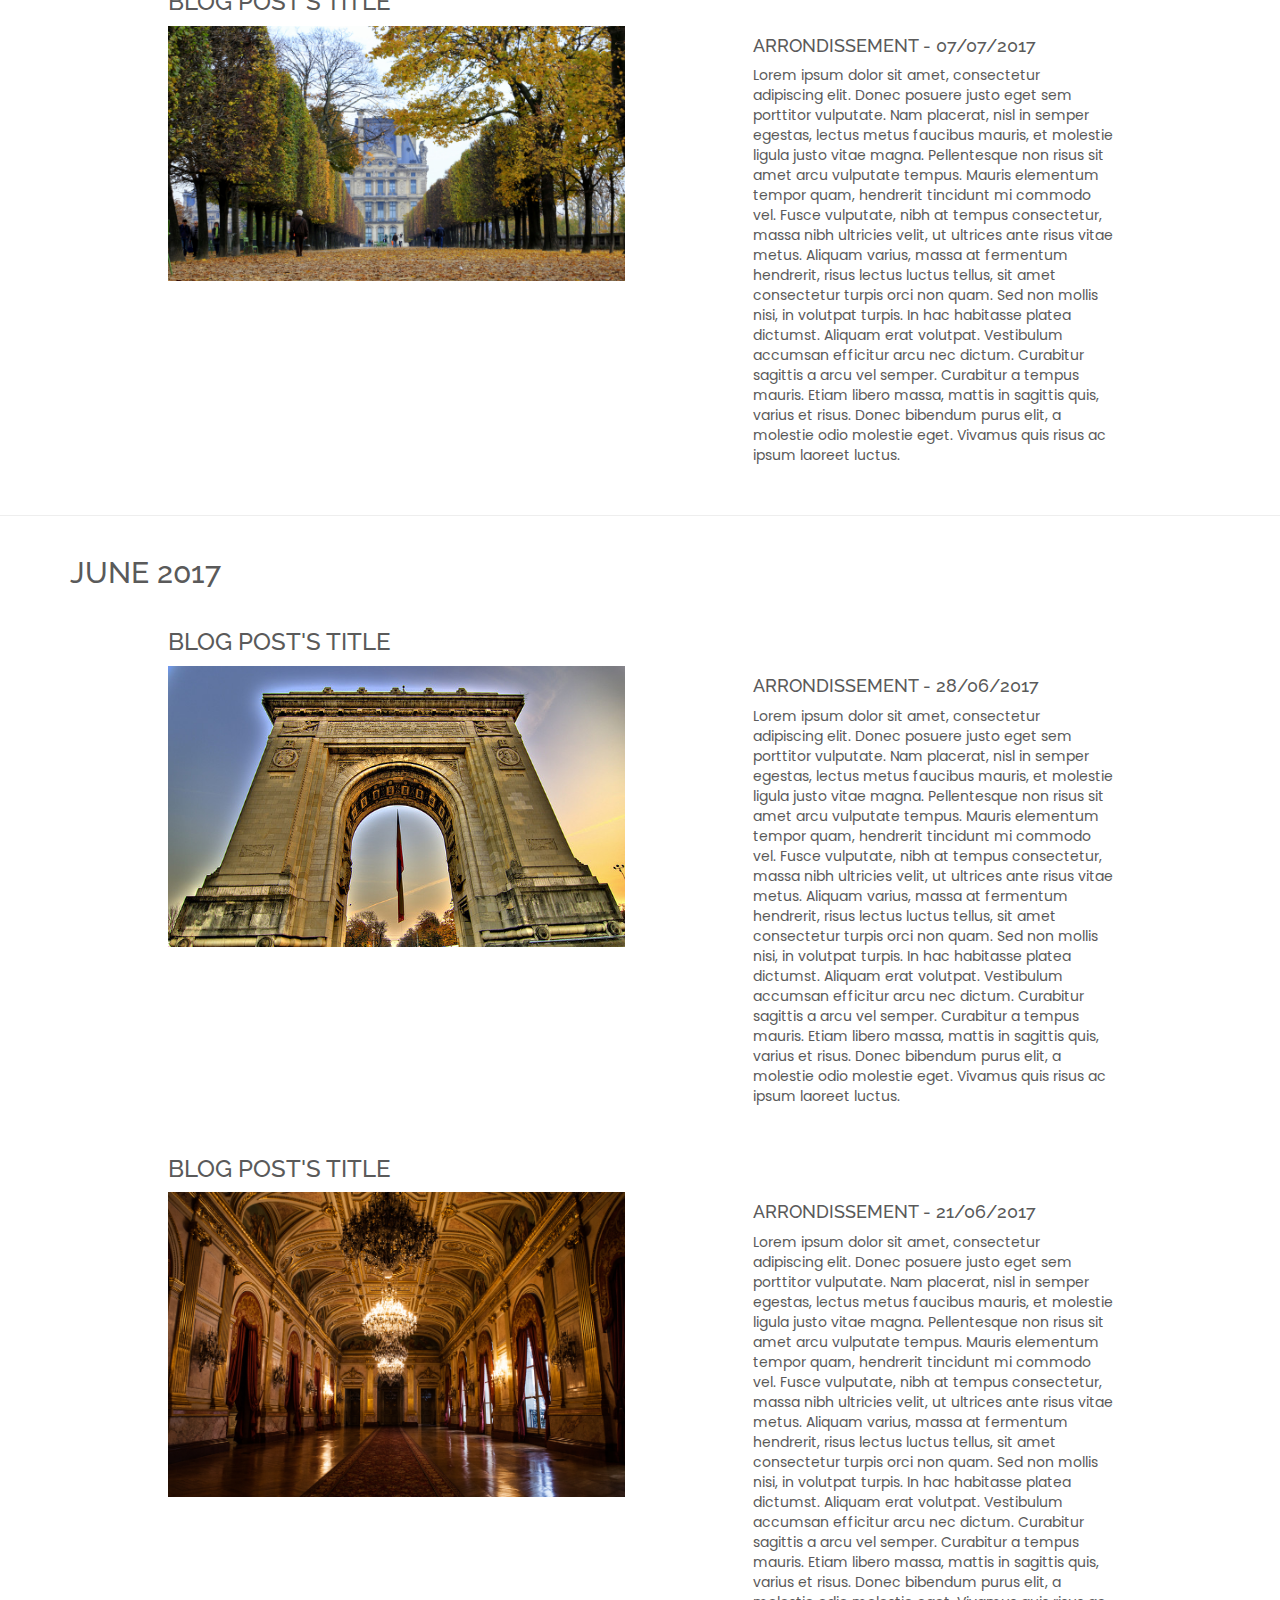
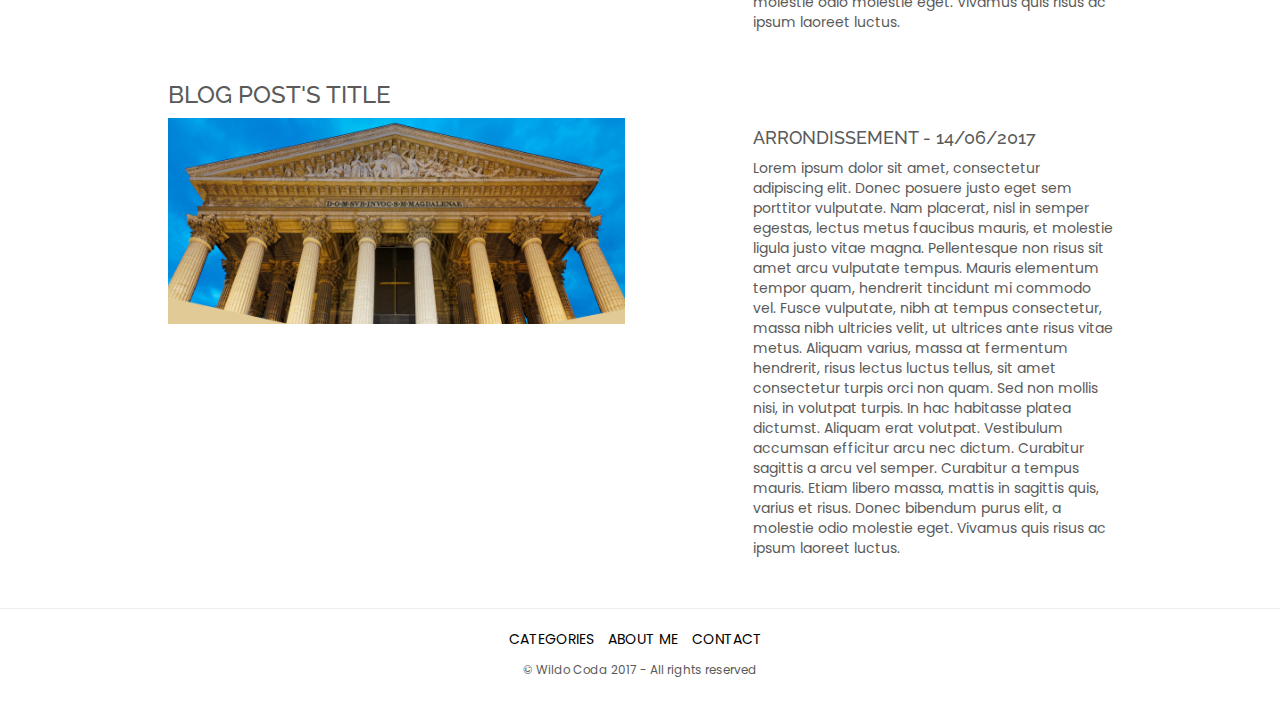
==== commit 4eda0582: "liens articles HP" ====
--- a/articles.html
+++ b/articles.html
@@ -59,7 +59,7 @@
                         </div>
                     </div>
                     <div class="col-xs-12">
-                        <article class="article-structure">
+                        <article class="article-structure" id="pompidou">
                             <div class="row">
                                 <div class="col-xs-12 col-sm-12 col-sm-offset-1">
                                     <h3>The Centre Pompidou</h3>
@@ -79,7 +79,7 @@
                                 </div>
                             </div>
                         </article>
-                        <article class="article-structure">
+                        <article class="article-structure"  id="palais-garnier">
                             <div class="row">
                                 <div class="col-xs-12 col-sm-12 col-sm-offset-1">
                                     <h3>The Palais Garnier</h3>
@@ -99,7 +99,7 @@
                                 </div>
                             </div>
                         </article>
-                        <article class="article-structure">
+                        <article class="article-structure"  id="tuileries">
                             <div class="row">
                                 <div class="col-xs-12 col-sm-12 col-sm-offset-1">
                                     <h3>The Tuileries Garden</h3>
@@ -344,7 +344,7 @@
         <script src="https://ajax.googleapis.com/ajax/libs/jquery/1.12.4/jquery.min.js"></script>
         <!-- Include all compiled plugins (below), or include individual files as needed -->
         <script src="https://maxcdn.bootstrapcdn.com/bootstrap/3.3.7/js/bootstrap.min.js"></script>
-        <!-- <script src="script.js"></script> -->
+        <script src="js/script.js"></script>
     </body>
 
 </html>
--- a/css/style.css
+++ b/css/style.css
@@ -17,8 +17,32 @@
     color: black;
 }
 
+.nav > li > a.active, .nav > li > a.active:focus, .nav > li > a.active:hover {
+    background-color:  #827da6 ;
+    color: white;
+}
+
 article {
      margin: 10px 0 20px ; 
+}
+
+/* ---------- couleurs ----------------- */
+
+.dark_purple_bg {
+   background-color:  #494e75;
+    
+}
+.light_purple_bg {
+   background-color:  #827da6 ;
+
+}
+.dark_purple {
+   color: #494e75;
+    
+}
+.light_purple {
+  color:   #827da6 ;
+
 }
 /* --------- HEADER --------- */
 
@@ -110,12 +134,21 @@
 }
 
 
-/* --------- SECTION --------- 
- *
- *
- *
- */
-
+/* --------- BUTTONS --------- */
+ 
+.btn-info, .btn-info:hover, input[type=submit], input[type=submit].light_purple_bg:hover {
+    border-color: white;
+}
+.btn-info.light_purple_bg:hover, input[type=submit].light_purple_bg:hover{
+    background-color:   #494e75 ;
+    
+}
+.badge {
+     background-color:   #827da6 ;
+}
+.badge:hover {
+     background-color:   #494e75 ;
+}
 /* --------- SECTION --------- 
  *
  *
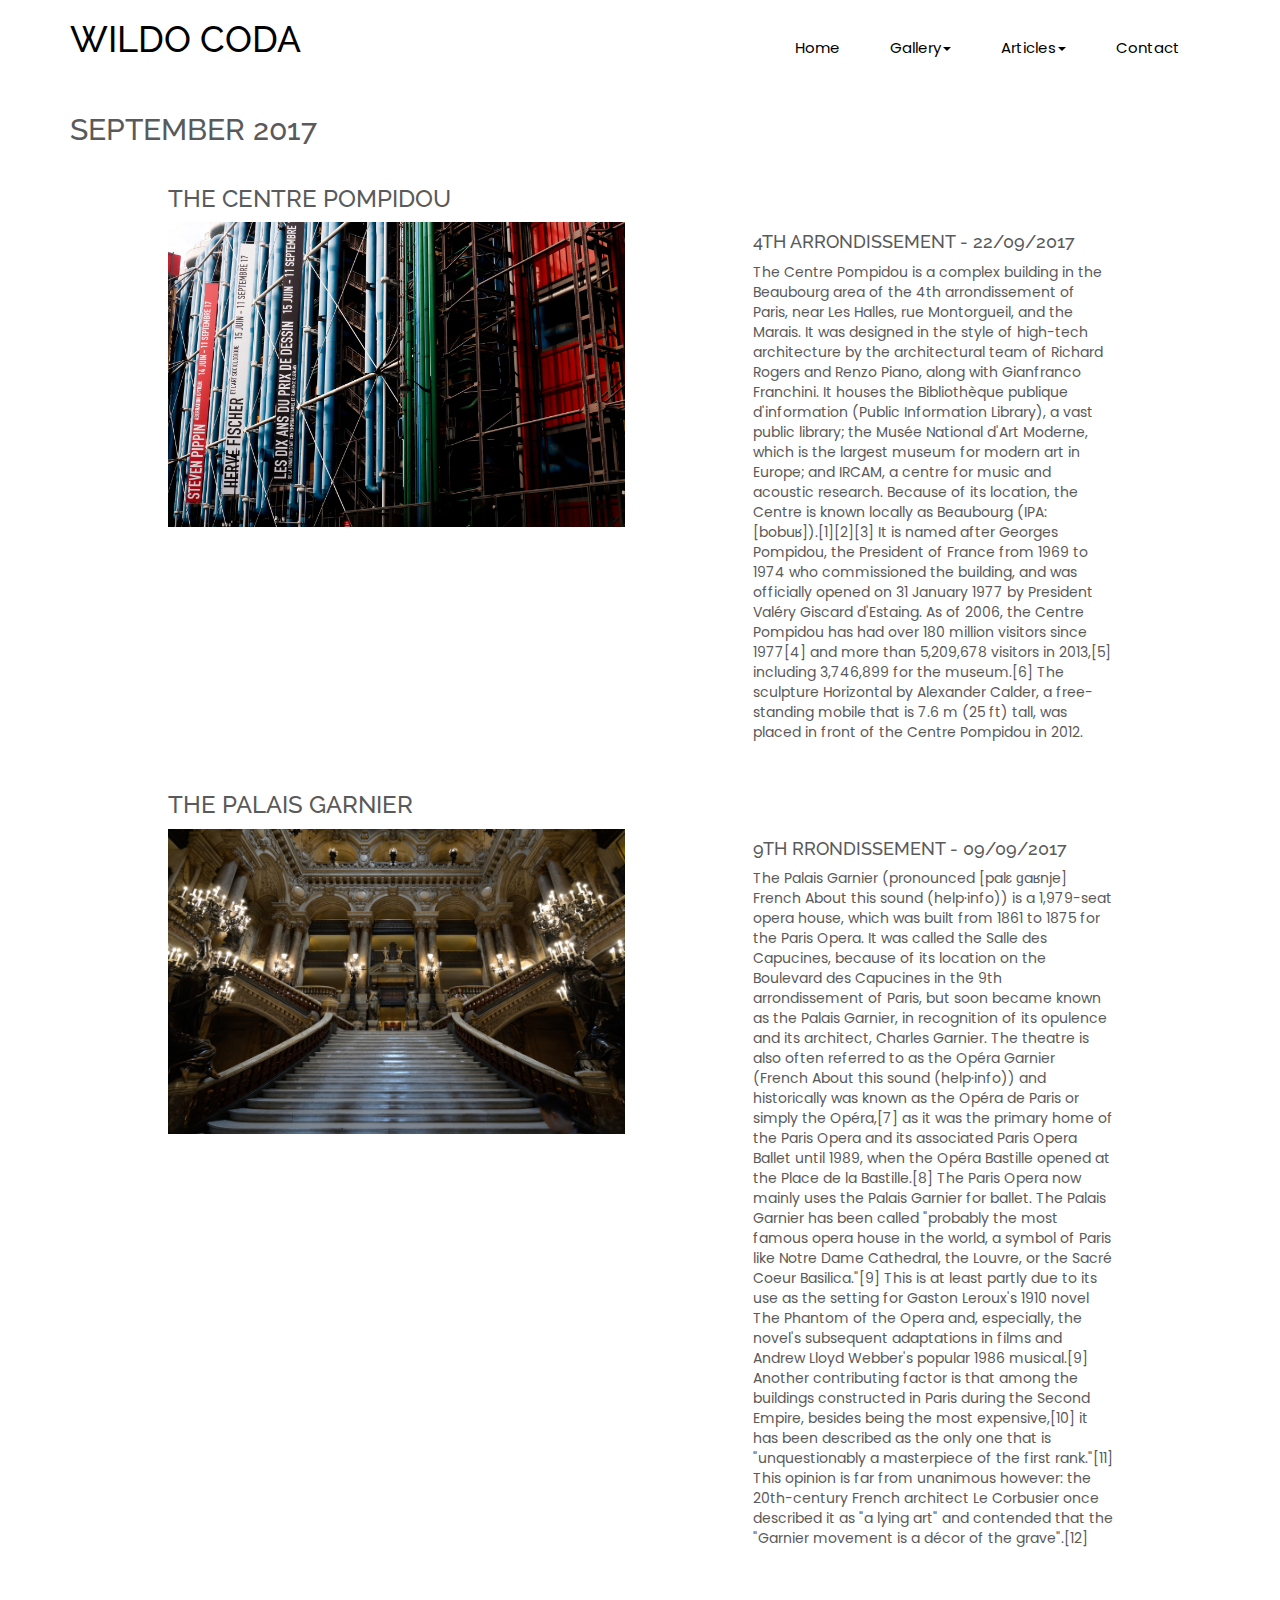
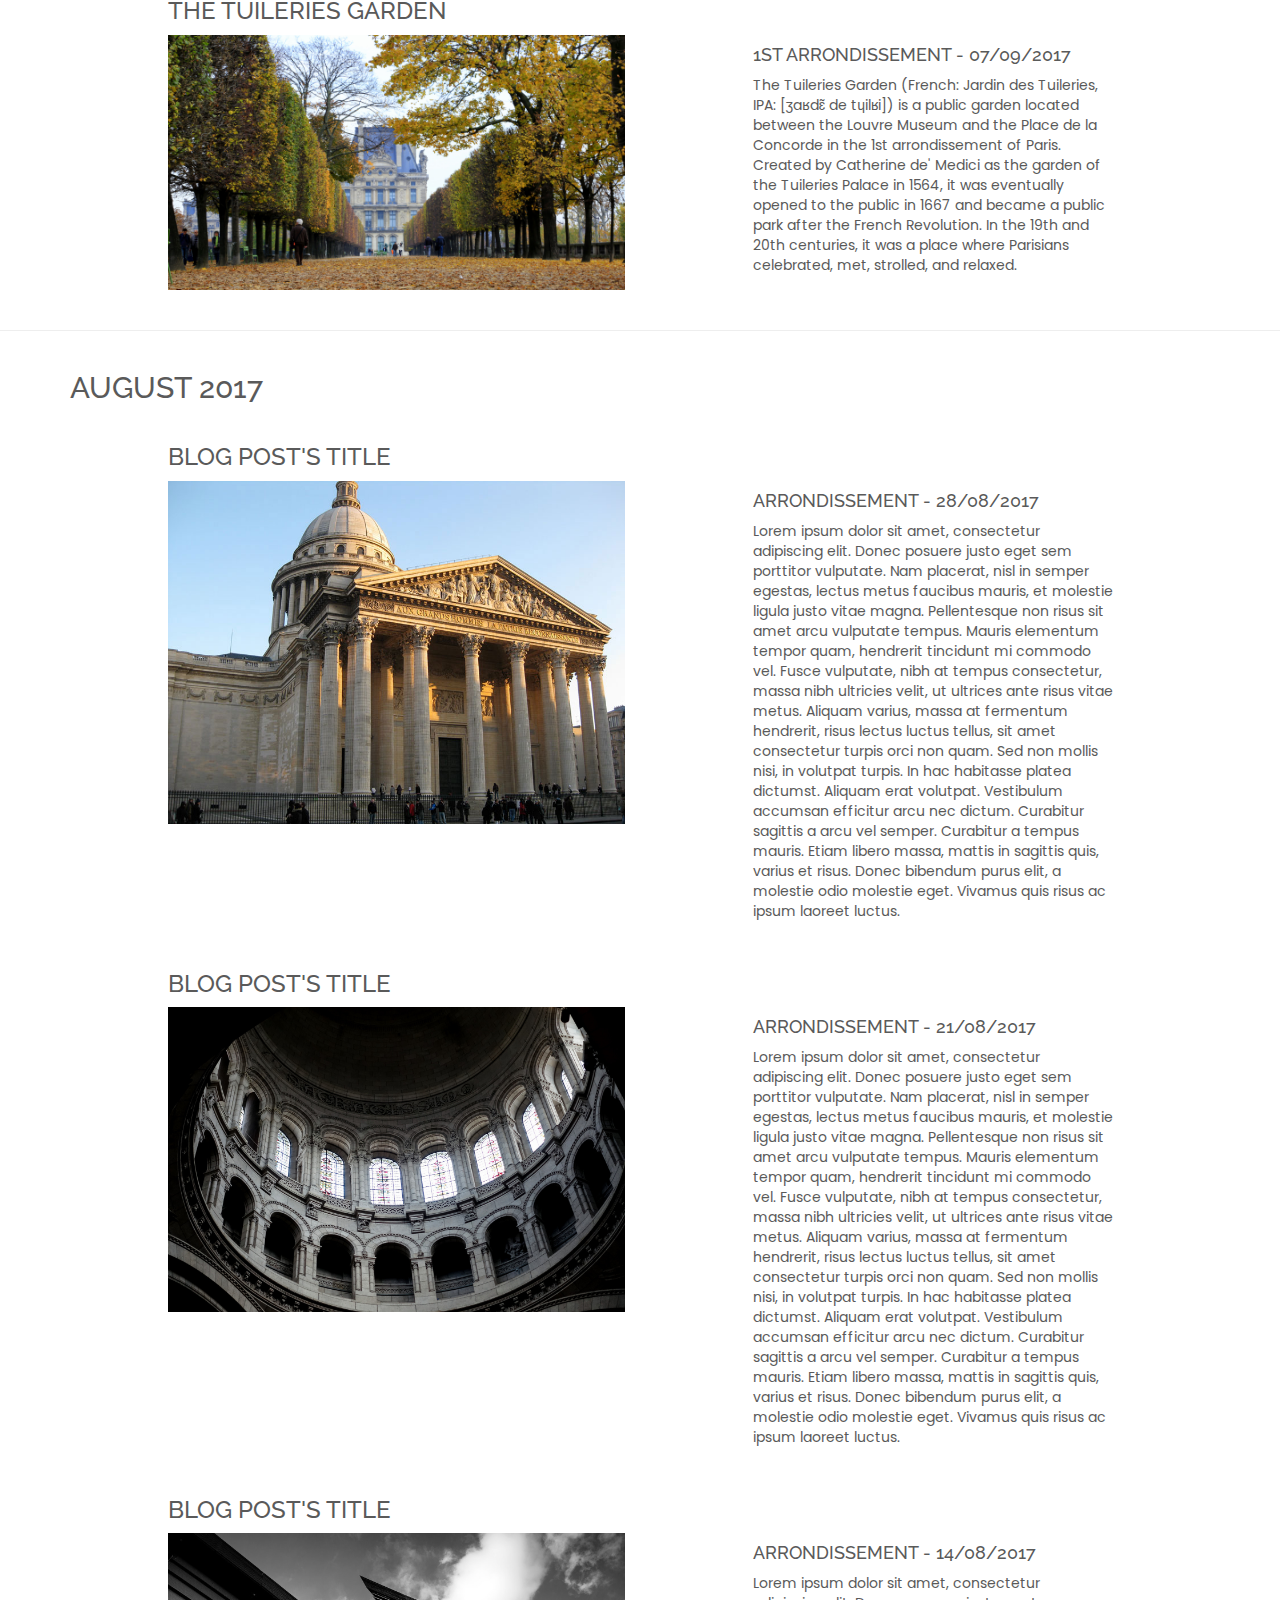
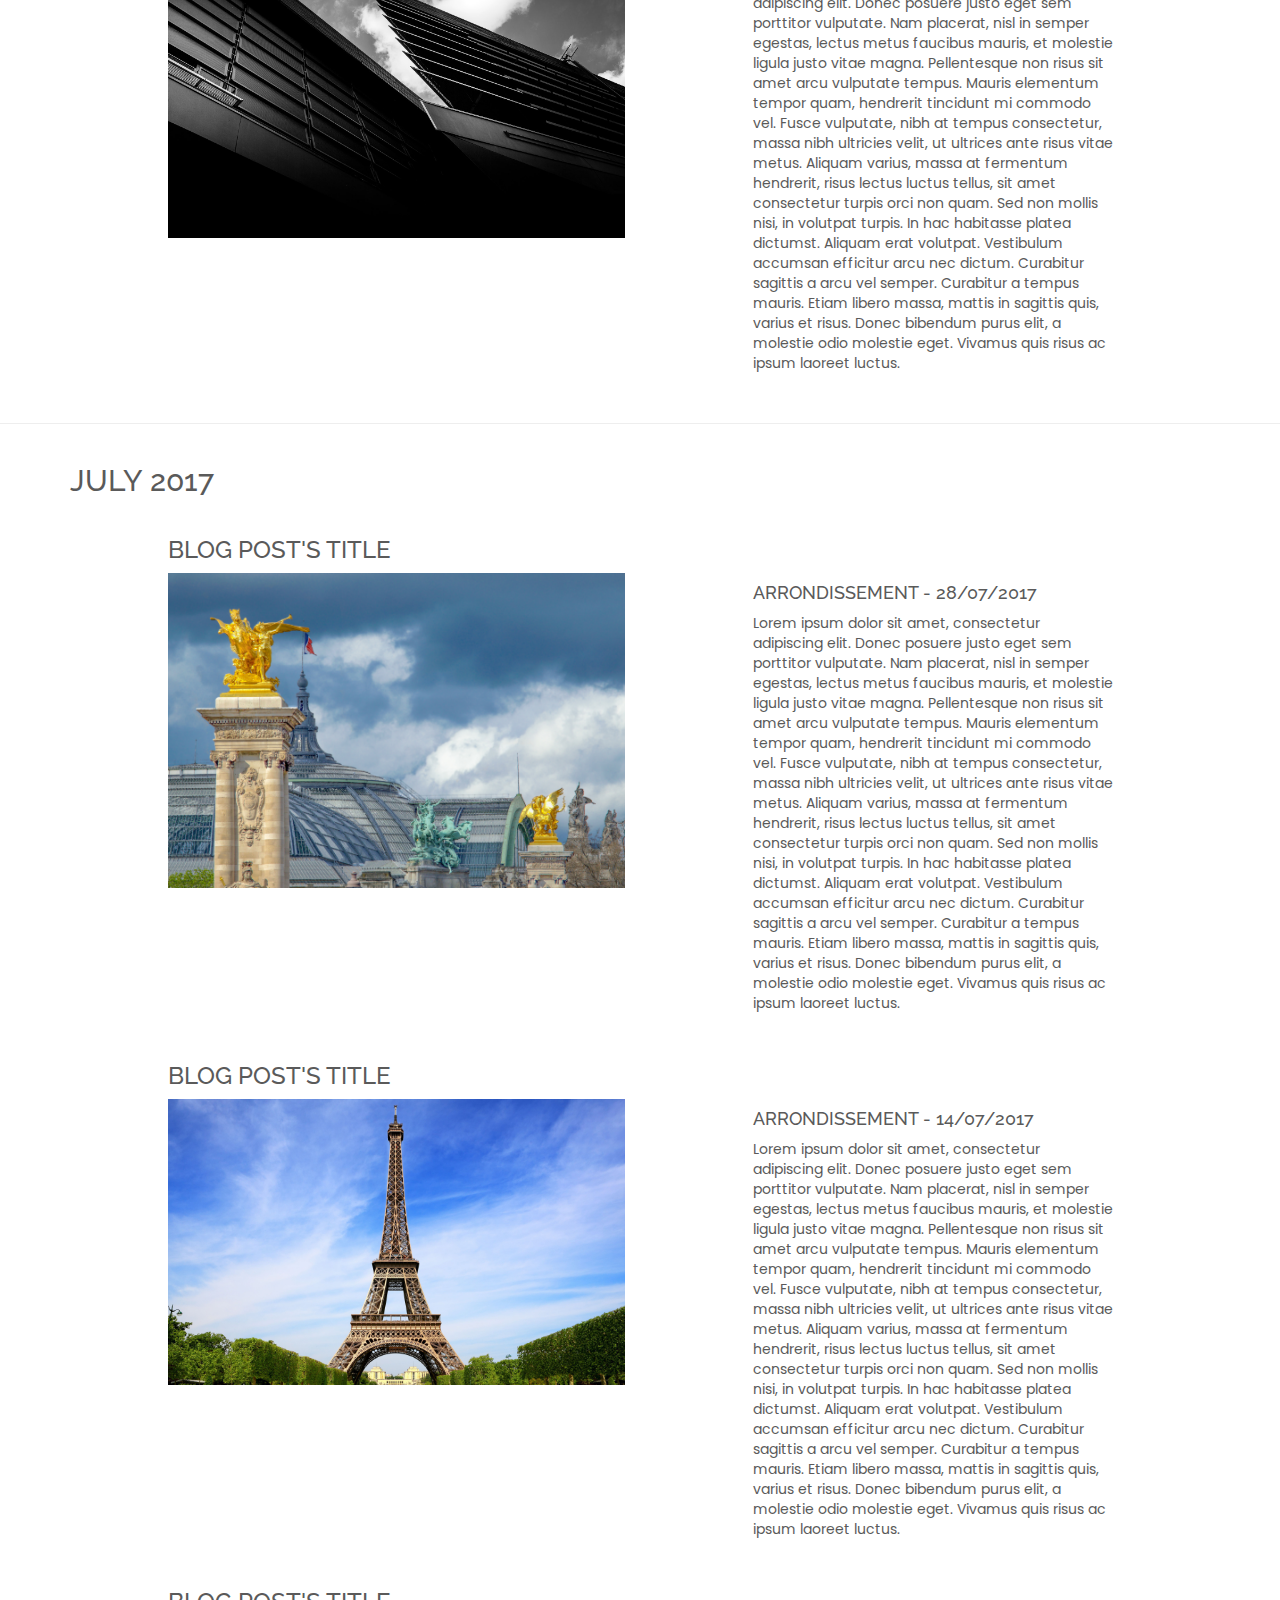
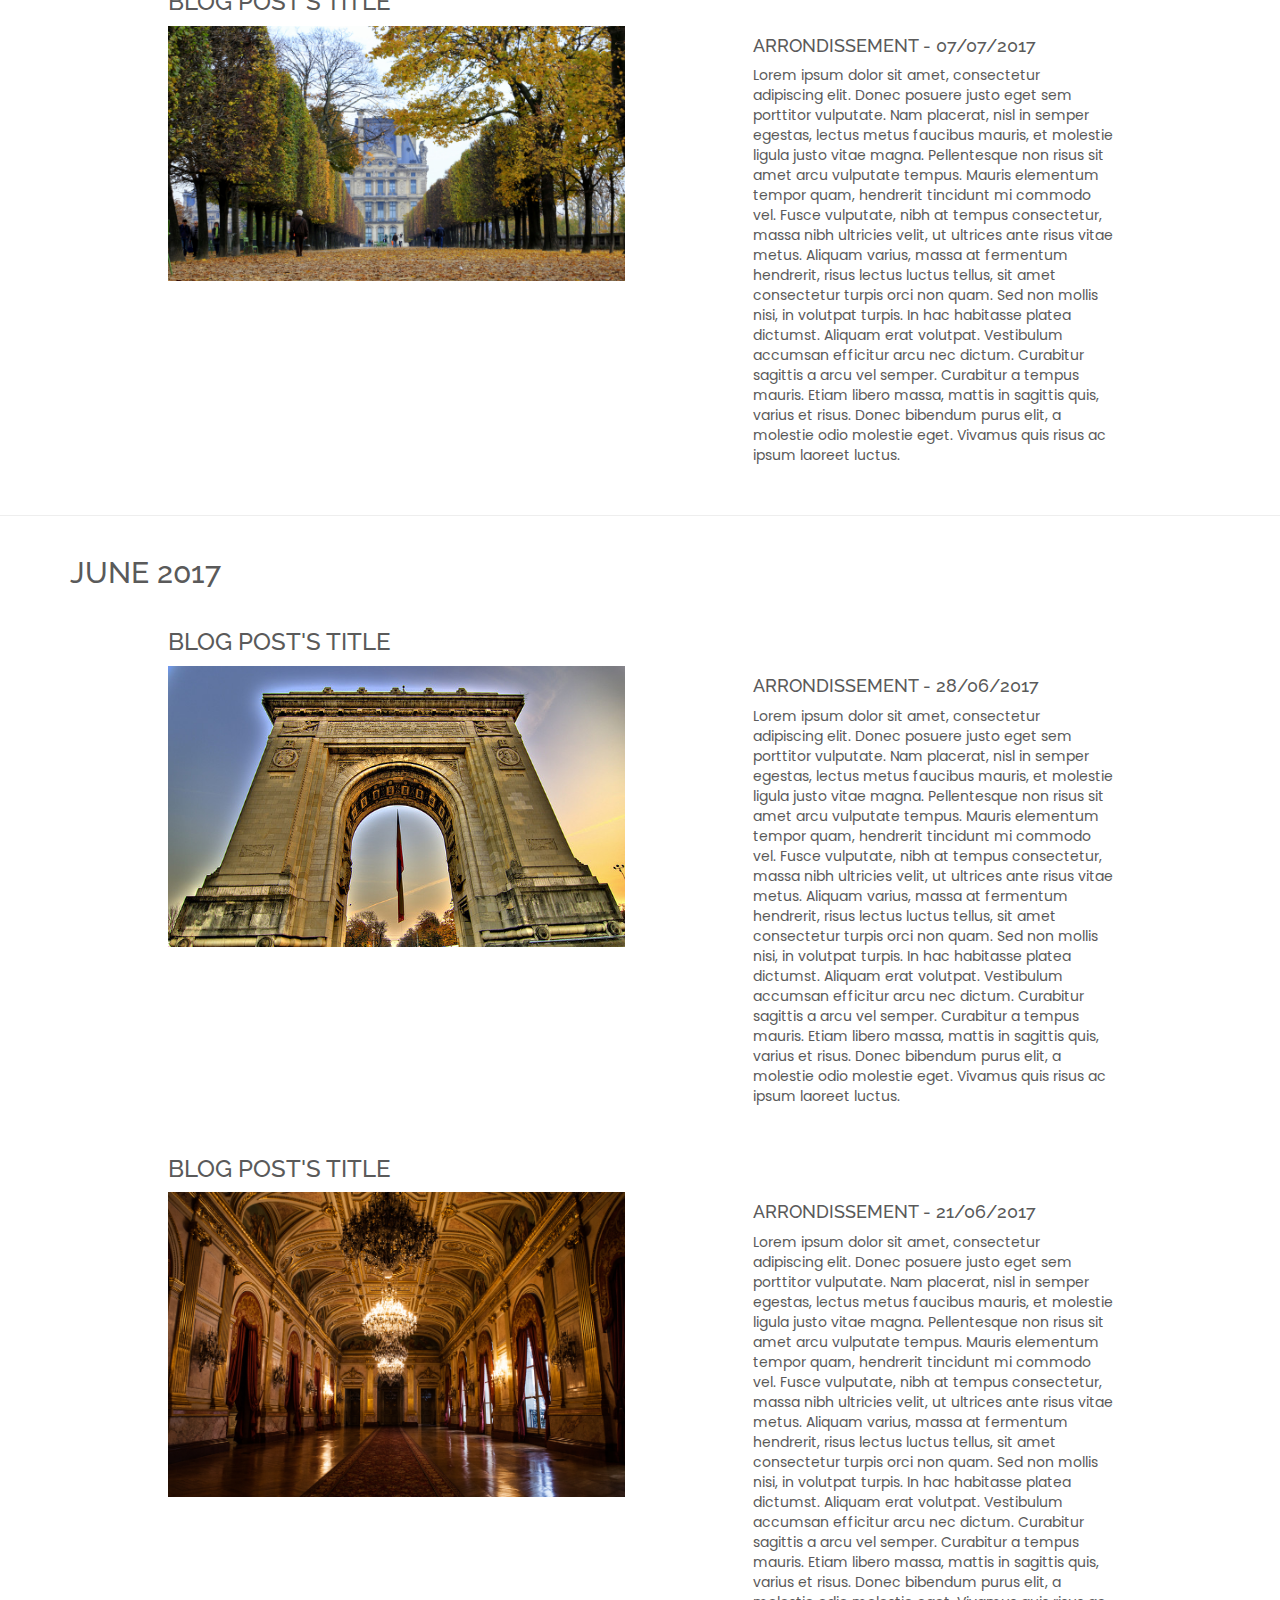
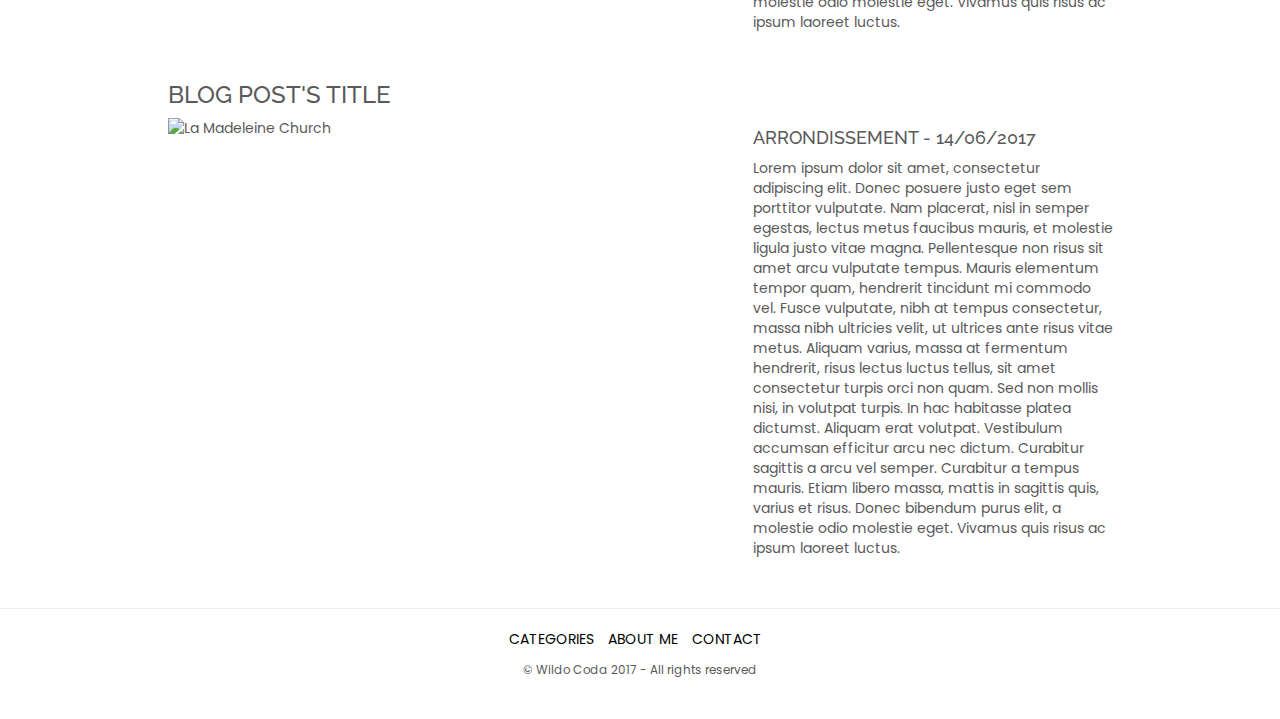
==== commit 1afe3a04: "Merge f8613149a73afa6aac944af71ade220775573dda into b7251ec61b7aab26518895349dbd2fce45c988a2" ====
--- a/articles.html
+++ b/articles.html
@@ -59,7 +59,7 @@
                         </div>
                     </div>
                     <div class="col-xs-12">
-                        <article class="article-structure" id="pompidou">
+                        <article class="article-structure">
                             <div class="row">
                                 <div class="col-xs-12 col-sm-12 col-sm-offset-1">
                                     <h3>The Centre Pompidou</h3>
@@ -79,7 +79,7 @@
                                 </div>
                             </div>
                         </article>
-                        <article class="article-structure"  id="palais-garnier">
+                        <article class="article-structure">
                             <div class="row">
                                 <div class="col-xs-12 col-sm-12 col-sm-offset-1">
                                     <h3>The Palais Garnier</h3>
@@ -99,7 +99,7 @@
                                 </div>
                             </div>
                         </article>
-                        <article class="article-structure"  id="tuileries">
+                        <article class="article-structure">
                             <div class="row">
                                 <div class="col-xs-12 col-sm-12 col-sm-offset-1">
                                     <h3>The Tuileries Garden</h3>
@@ -344,7 +344,7 @@
         <script src="https://ajax.googleapis.com/ajax/libs/jquery/1.12.4/jquery.min.js"></script>
         <!-- Include all compiled plugins (below), or include individual files as needed -->
         <script src="https://maxcdn.bootstrapcdn.com/bootstrap/3.3.7/js/bootstrap.min.js"></script>
-        <script src="js/script.js"></script>
+        <!-- <script src="script.js"></script> -->
     </body>
 
 </html>
--- a/css/style.css
+++ b/css/style.css
@@ -17,32 +17,8 @@
     color: black;
 }
 
-.nav > li > a.active, .nav > li > a.active:focus, .nav > li > a.active:hover {
-    background-color:  #827da6 ;
-    color: white;
-}
-
 article {
      margin: 10px 0 20px ; 
-}
-
-/* ---------- couleurs ----------------- */
-
-.dark_purple_bg {
-   background-color:  #494e75;
-    
-}
-.light_purple_bg {
-   background-color:  #827da6 ;
-
-}
-.dark_purple {
-   color: #494e75;
-    
-}
-.light_purple {
-  color:   #827da6 ;
-
 }
 /* --------- HEADER --------- */
 
@@ -134,21 +110,34 @@
 }
 
 
-/* --------- BUTTONS --------- */
+/* --------- PAGE CATEGORIES --------- */
+
+.thumbnail p {
+  text-align: center;
+  font-size: 12px;
+
+}
+
+.opacity {
+  opacity: 0.8;
+  max-width: 100%;
+}
+
+.opacity:hover {
+  background-color: #827da6;
+  opacity: 1;
+}
+
+
+
+
+/* --------- SECTION --------- 
+ *
+ *
+ *
+ */
  
-.btn-info, .btn-info:hover, input[type=submit], input[type=submit].light_purple_bg:hover {
-    border-color: white;
-}
-.btn-info.light_purple_bg:hover, input[type=submit].light_purple_bg:hover{
-    background-color:   #494e75 ;
-    
-}
-.badge {
-     background-color:   #827da6 ;
-}
-.badge:hover {
-     background-color:   #494e75 ;
-}
+
 /* --------- SECTION --------- 
  *
  *
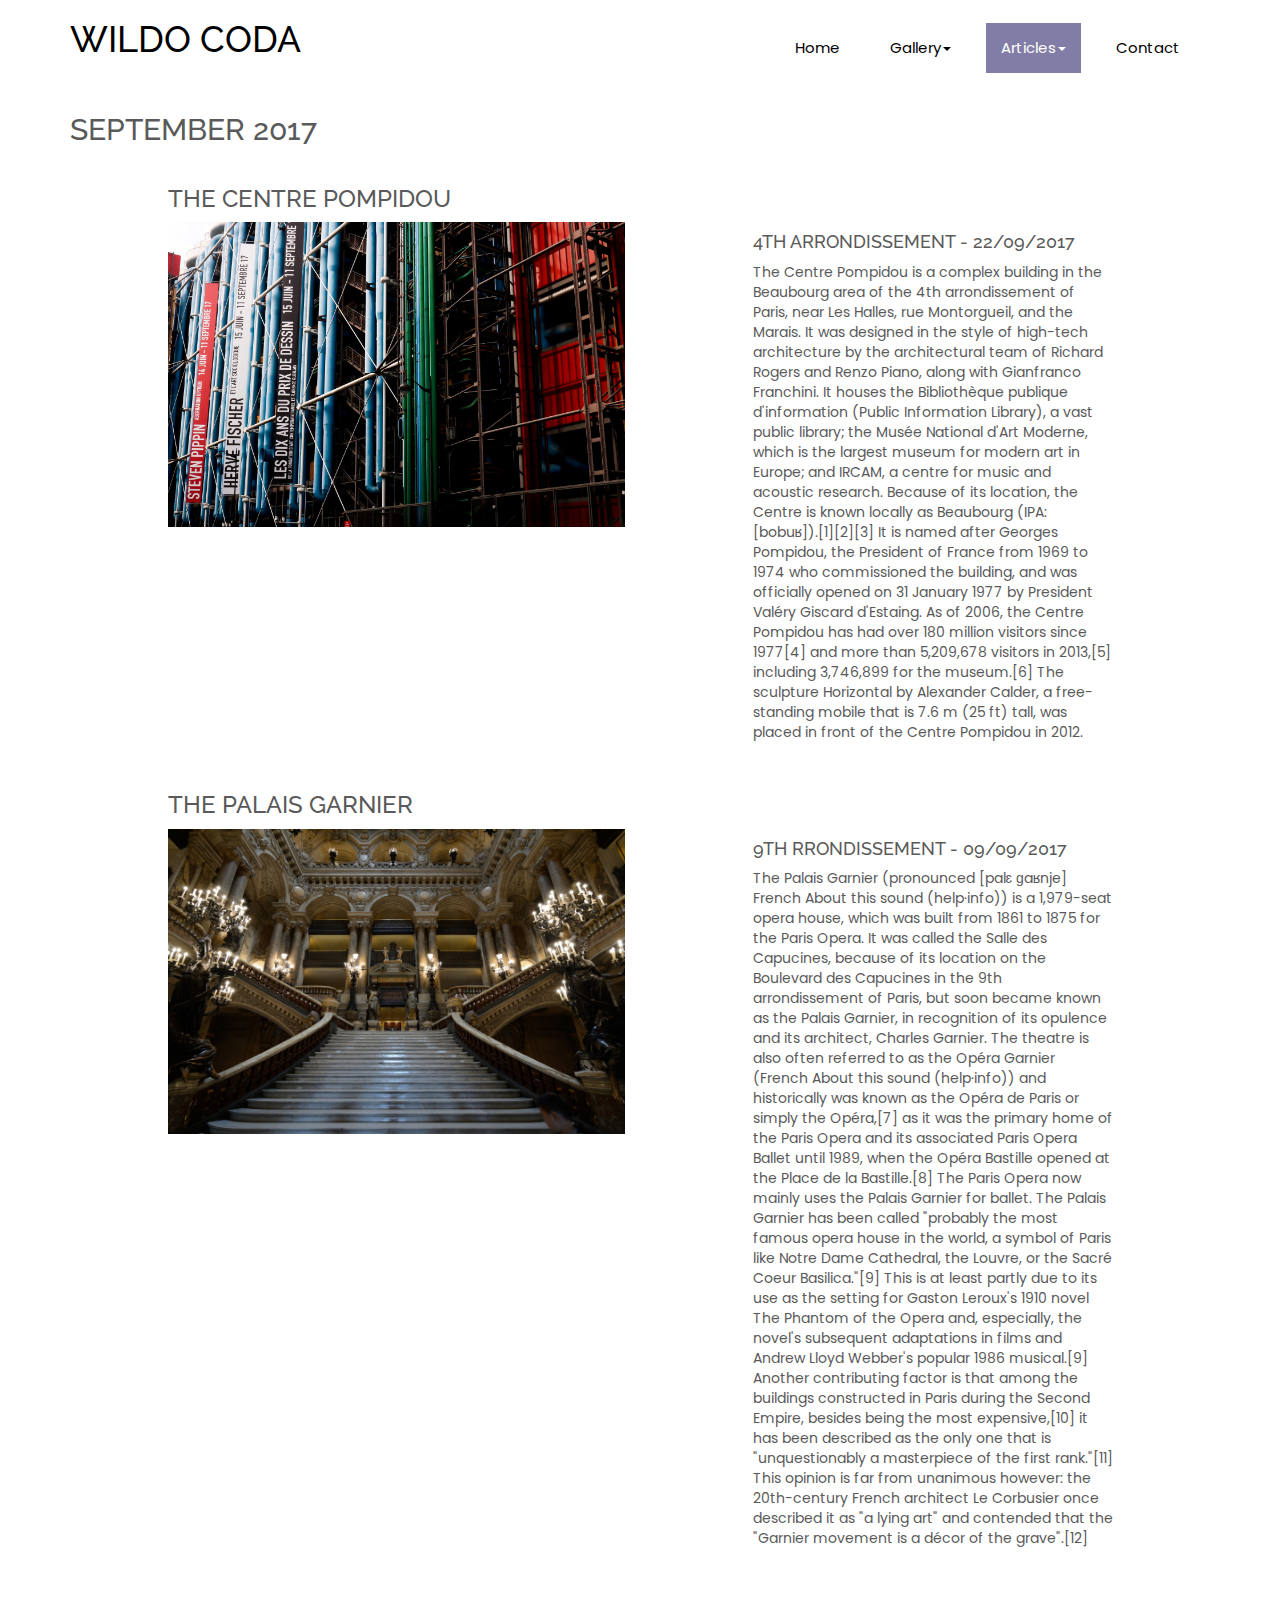
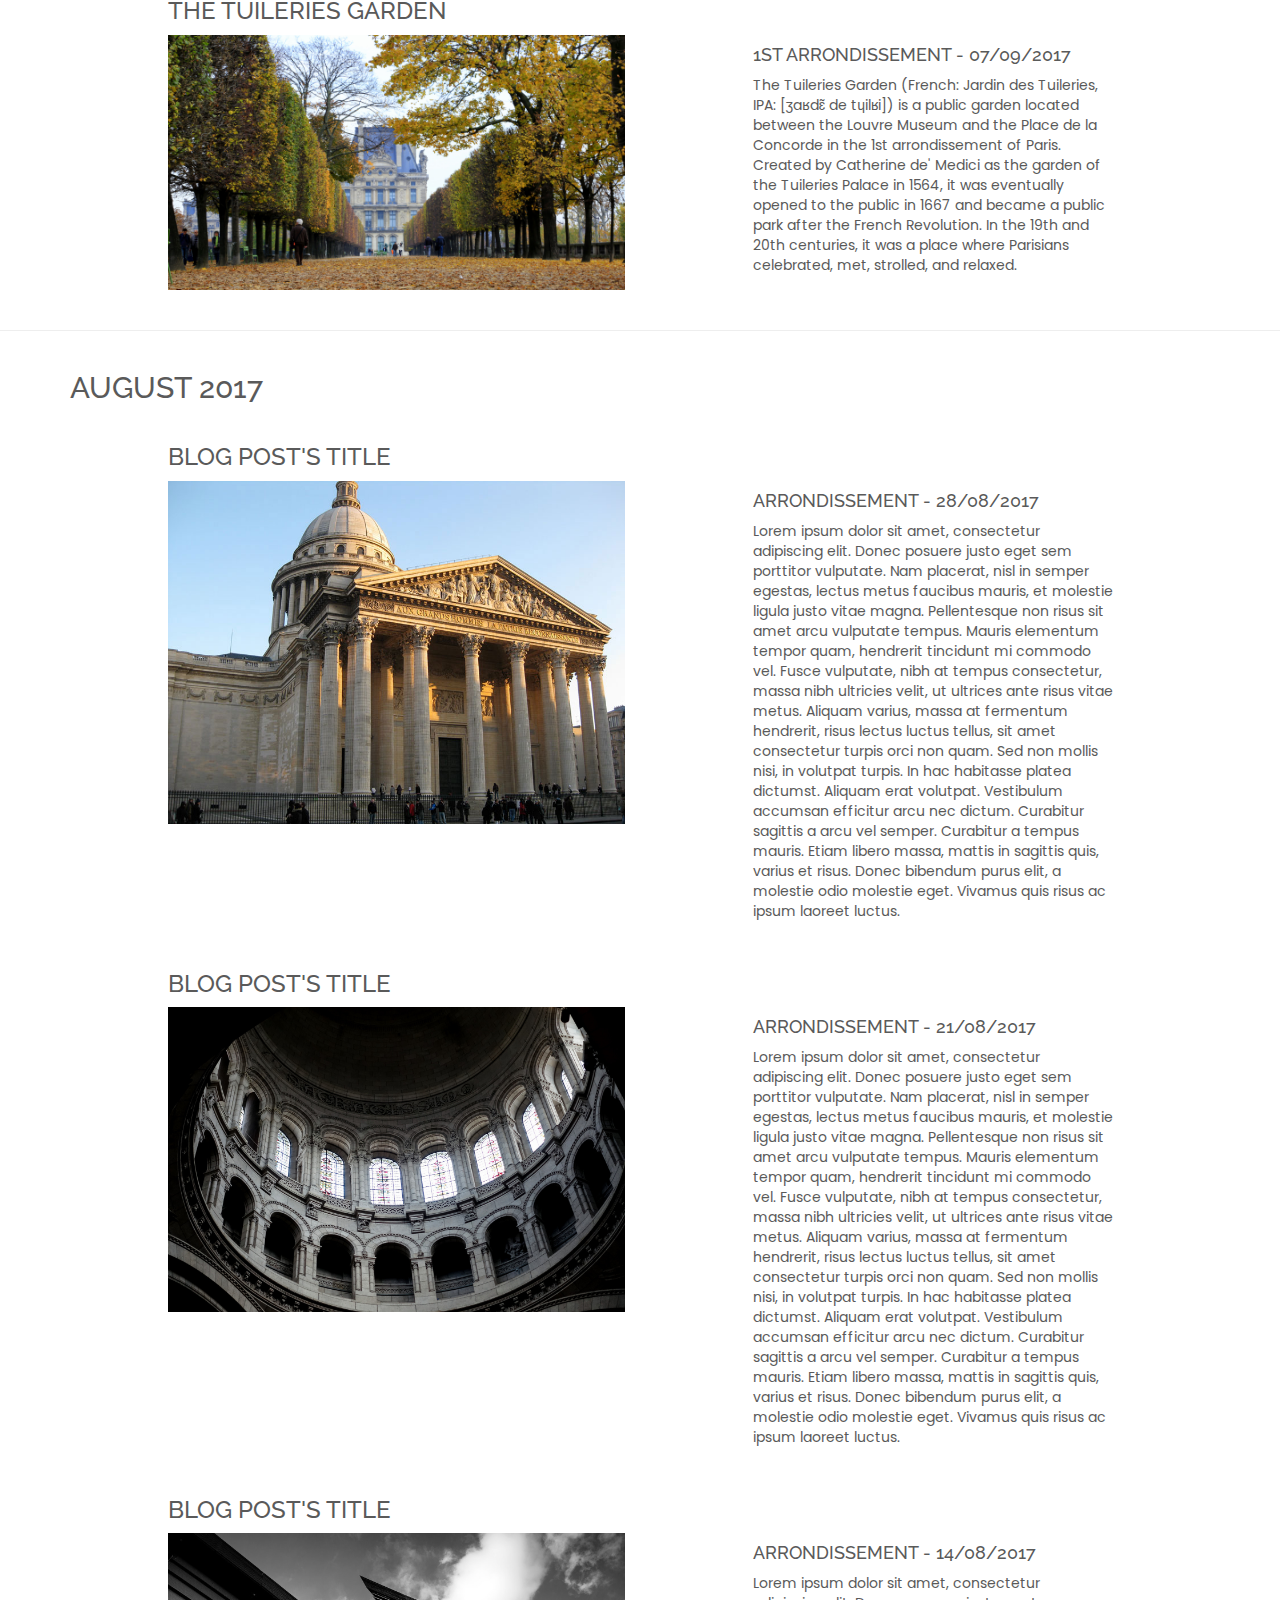
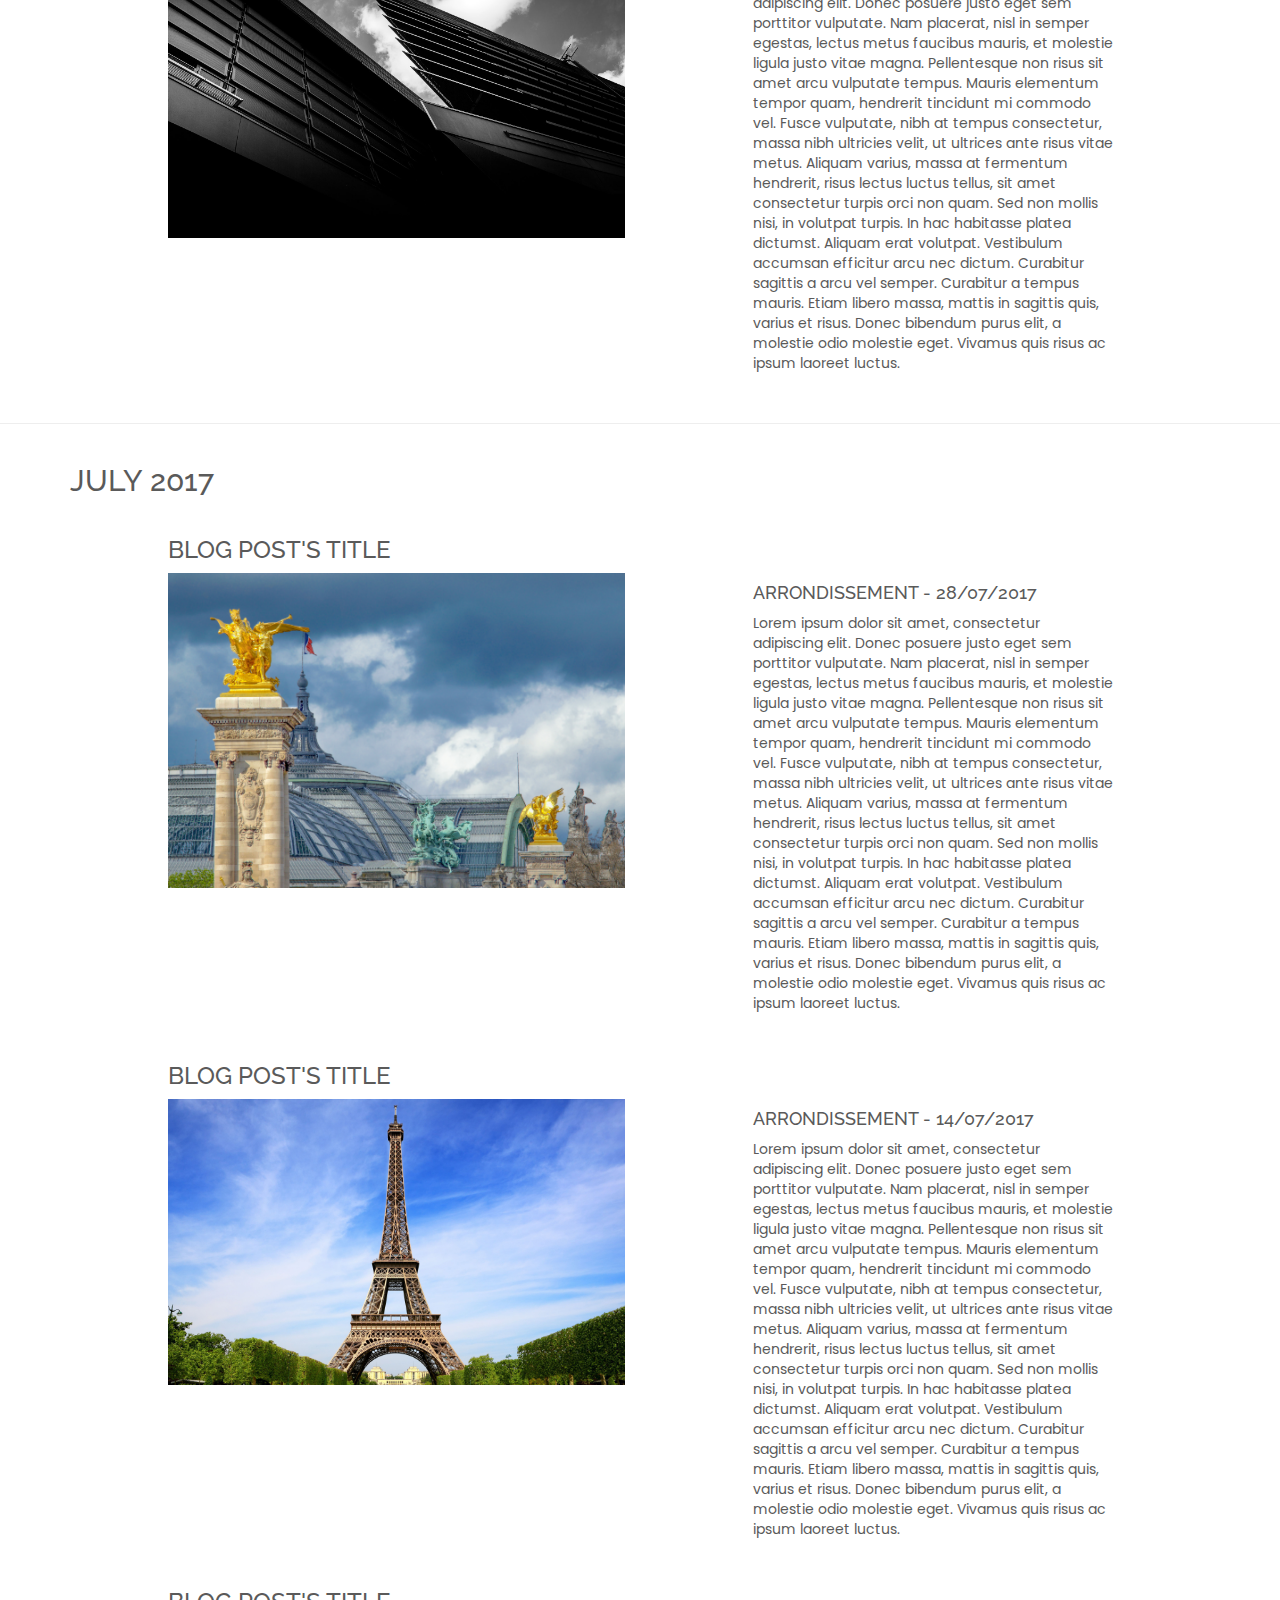
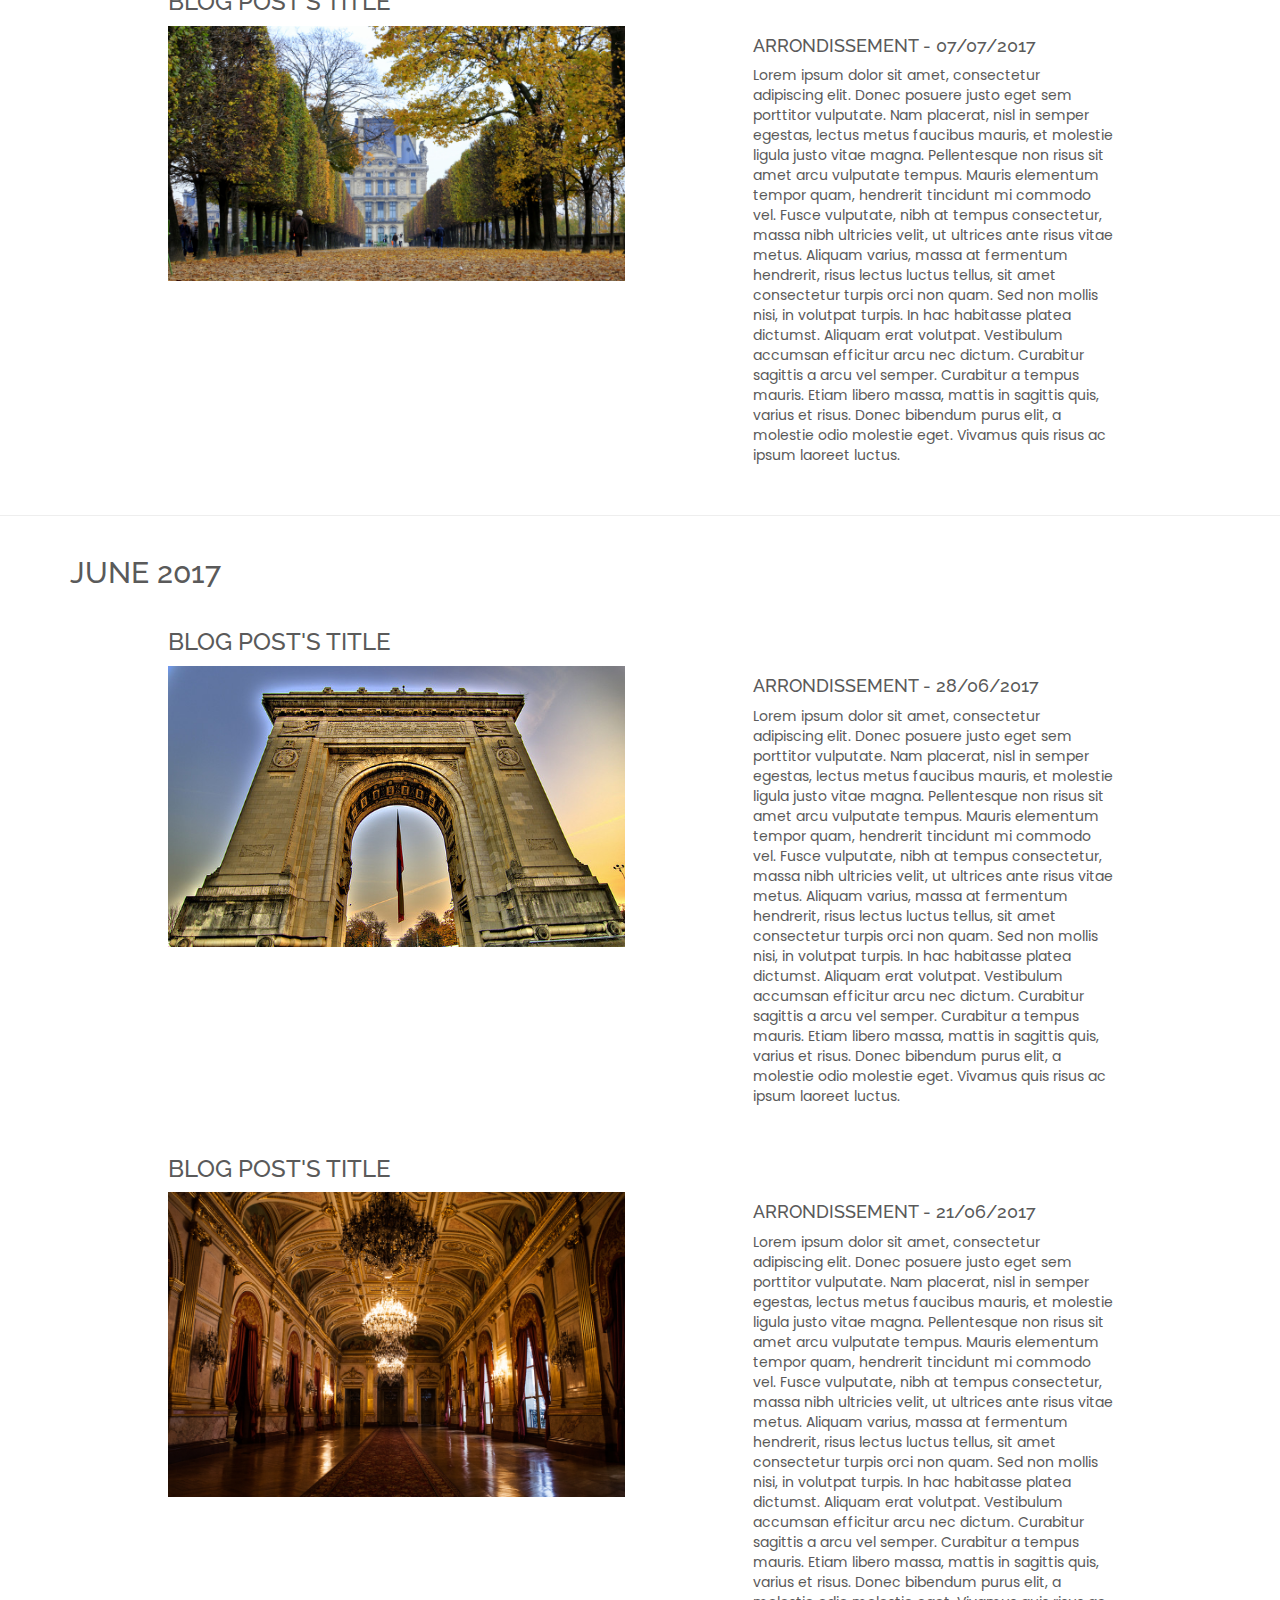
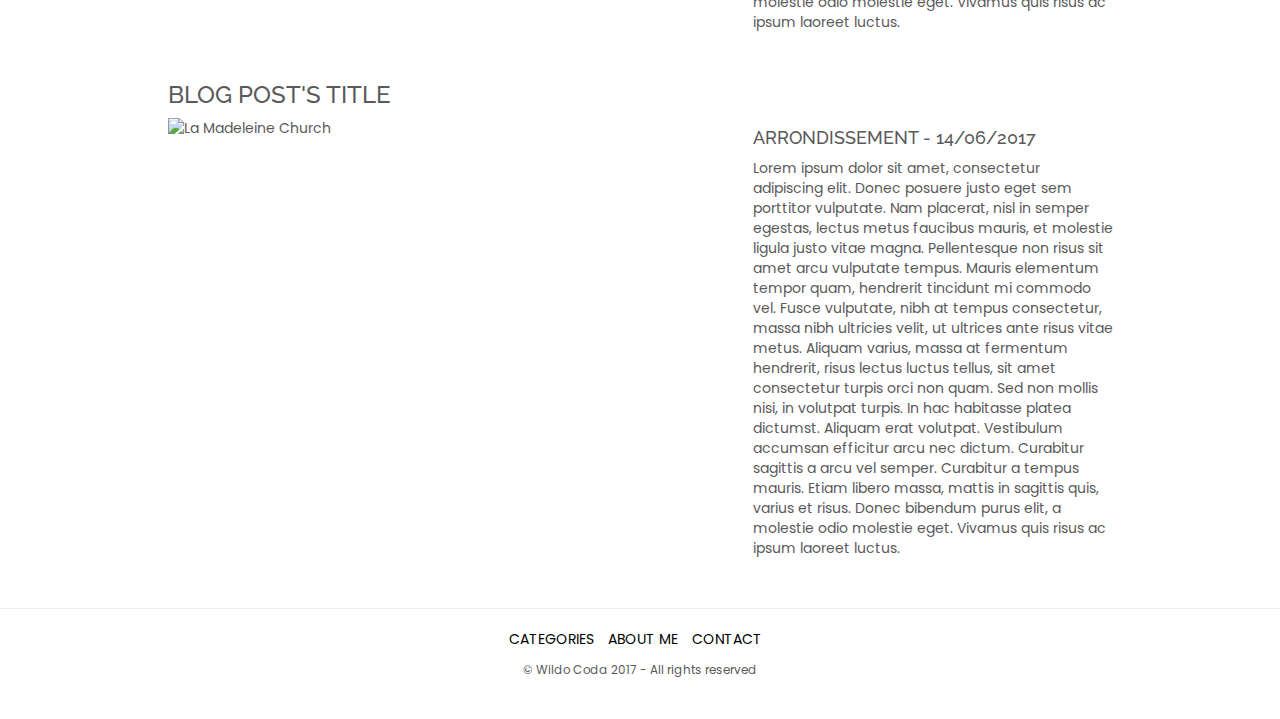
==== commit 65af2e42: "Merge pull request #44 from gwendolinebelnard/dev" ====
--- a/articles.html
+++ b/articles.html
@@ -59,7 +59,7 @@
                         </div>
                     </div>
                     <div class="col-xs-12">
-                        <article class="article-structure">
+                        <article class="article-structure" id="pompidou">
                             <div class="row">
                                 <div class="col-xs-12 col-sm-12 col-sm-offset-1">
                                     <h3>The Centre Pompidou</h3>
@@ -79,7 +79,7 @@
                                 </div>
                             </div>
                         </article>
-                        <article class="article-structure">
+                        <article class="article-structure"  id="palais-garnier">
                             <div class="row">
                                 <div class="col-xs-12 col-sm-12 col-sm-offset-1">
                                     <h3>The Palais Garnier</h3>
@@ -99,7 +99,7 @@
                                 </div>
                             </div>
                         </article>
-                        <article class="article-structure">
+                        <article class="article-structure"  id="tuileries">
                             <div class="row">
                                 <div class="col-xs-12 col-sm-12 col-sm-offset-1">
                                     <h3>The Tuileries Garden</h3>
@@ -344,7 +344,7 @@
         <script src="https://ajax.googleapis.com/ajax/libs/jquery/1.12.4/jquery.min.js"></script>
         <!-- Include all compiled plugins (below), or include individual files as needed -->
         <script src="https://maxcdn.bootstrapcdn.com/bootstrap/3.3.7/js/bootstrap.min.js"></script>
-        <!-- <script src="script.js"></script> -->
+        <script src="js/script.js"></script>
     </body>
 
 </html>
--- a/css/style.css
+++ b/css/style.css
@@ -17,8 +17,32 @@
     color: black;
 }
 
+.nav > li > a.active, .nav > li > a.active:focus, .nav > li > a.active:hover {
+    background-color:  #827da6 ;
+    color: white;
+}
+
 article {
      margin: 10px 0 20px ; 
+}
+
+/* ---------- couleurs ----------------- */
+
+.dark_purple_bg {
+   background-color:  #494e75;
+    
+}
+.light_purple_bg {
+   background-color:  #827da6 ;
+
+}
+.dark_purple {
+   color: #494e75;
+    
+}
+.light_purple {
+  color:   #827da6 ;
+
 }
 /* --------- HEADER --------- */
 
@@ -110,34 +134,21 @@
 }
 
 
-/* --------- PAGE CATEGORIES --------- */
-
-.thumbnail p {
-  text-align: center;
-  font-size: 12px;
-
+/* --------- BUTTONS --------- */
+ 
+.btn-info, .btn-info:hover, input[type=submit], input[type=submit].light_purple_bg:hover {
+    border-color: white;
 }
-
-.opacity {
-  opacity: 0.8;
-  max-width: 100%;
+.btn-info.light_purple_bg:hover, input[type=submit].light_purple_bg:hover{
+    background-color:   #494e75 ;
+    
 }
-
-.opacity:hover {
-  background-color: #827da6;
-  opacity: 1;
+.badge {
+     background-color:   #827da6 ;
 }
-
-
-
-
-/* --------- SECTION --------- 
- *
- *
- *
- */
- 
-
+.badge:hover {
+     background-color:   #494e75 ;
+}
 /* --------- SECTION --------- 
  *
  *
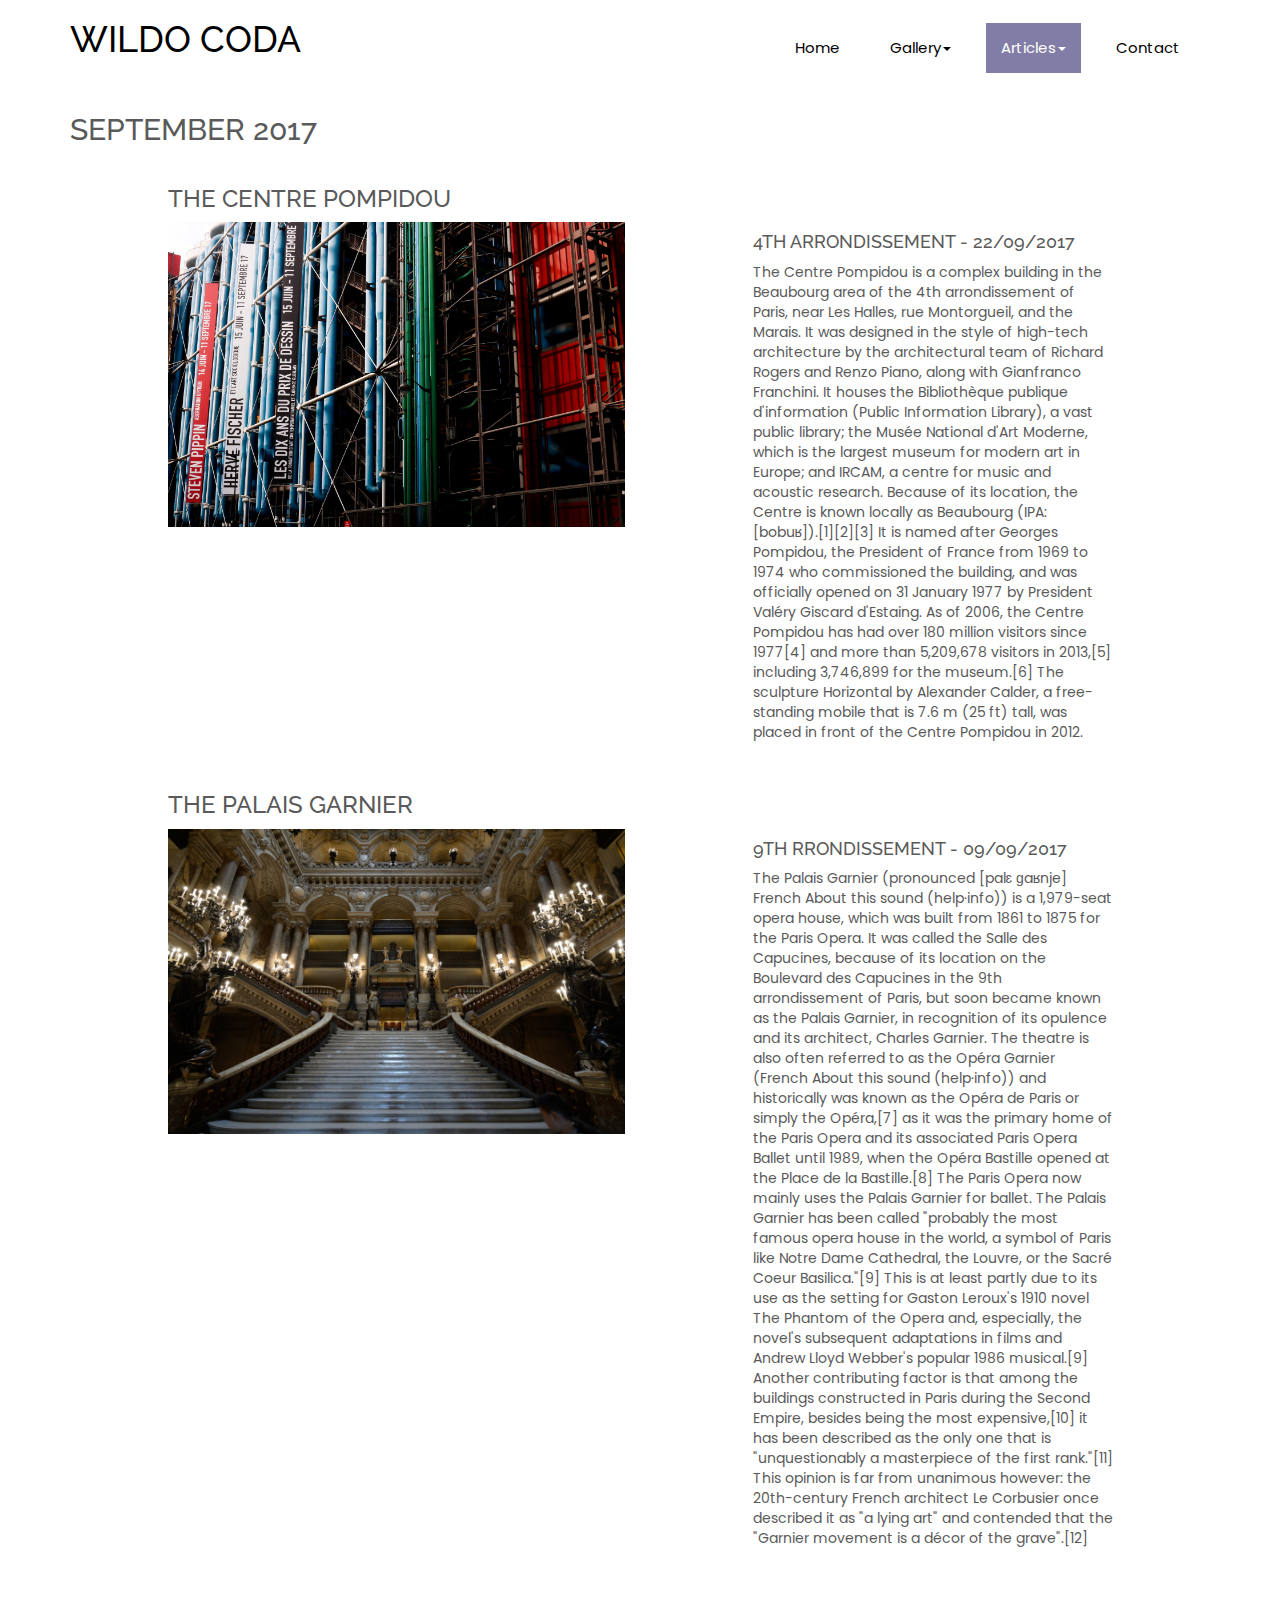
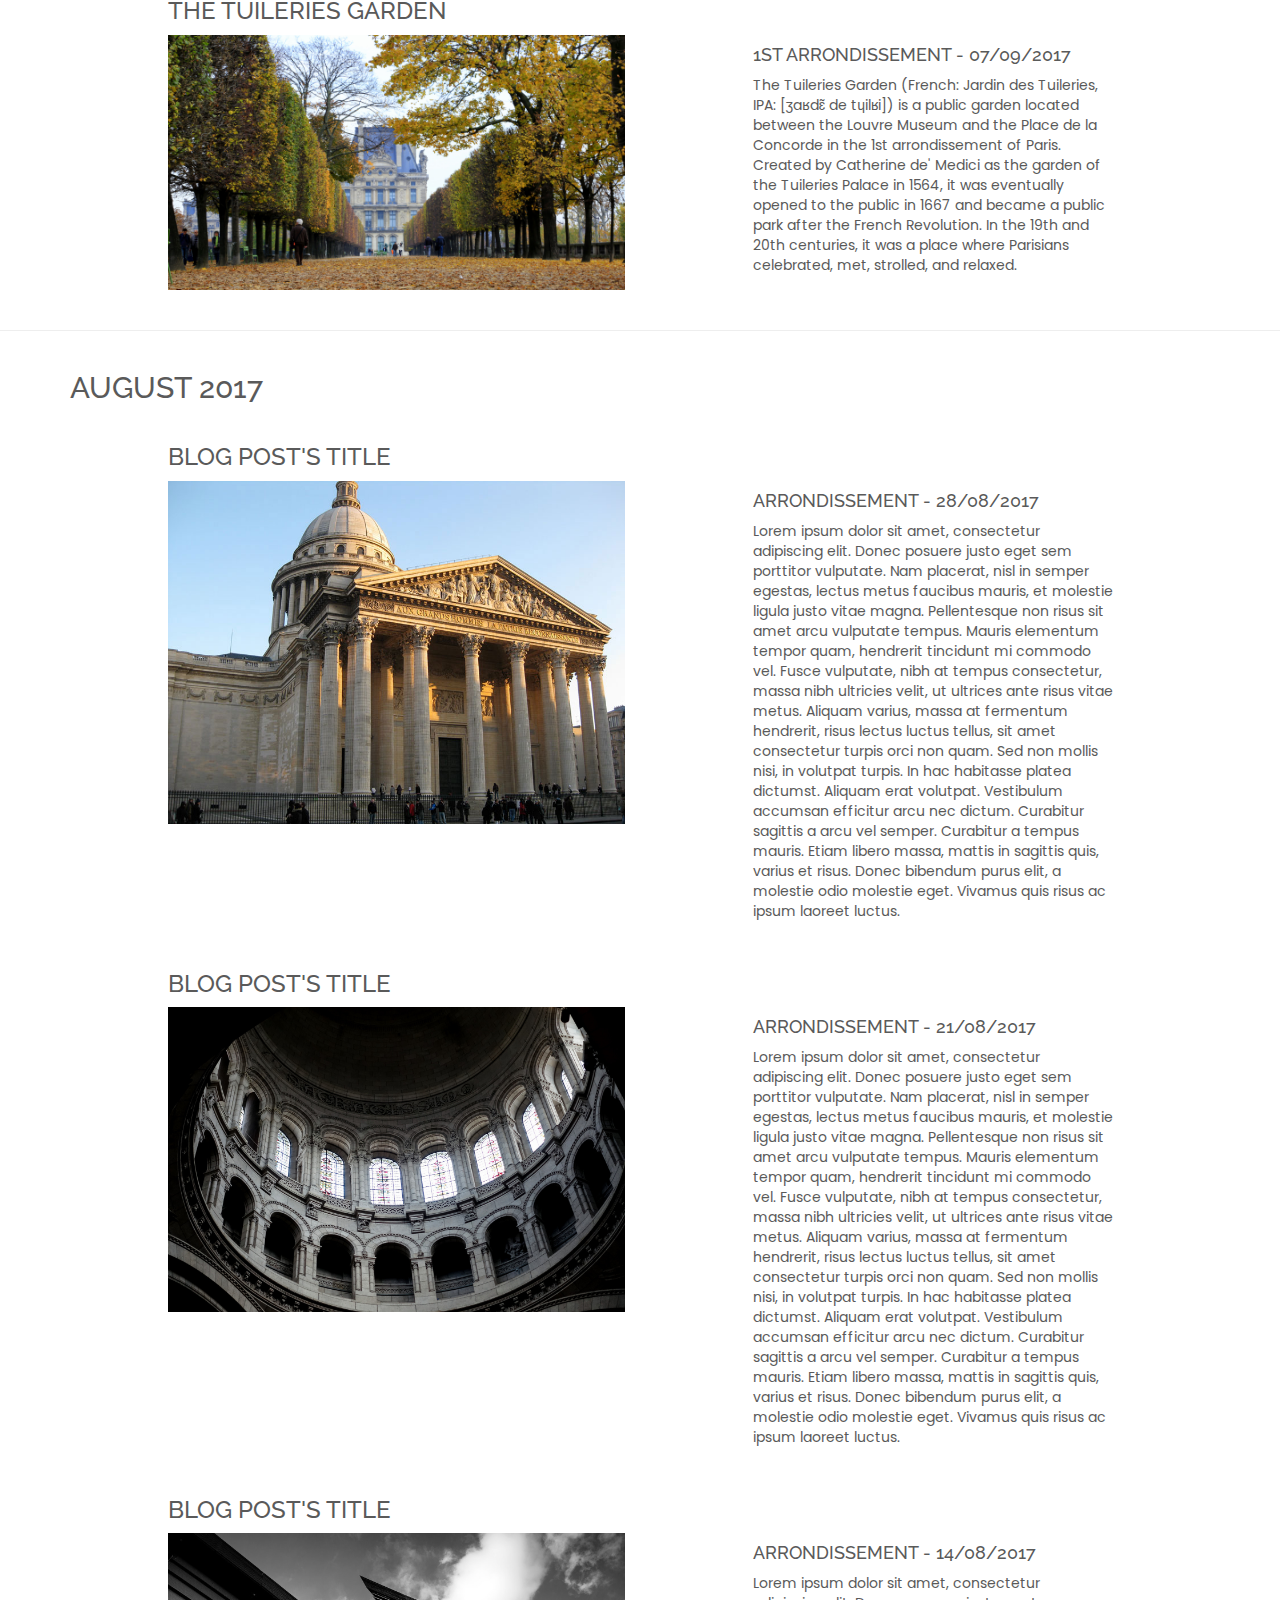
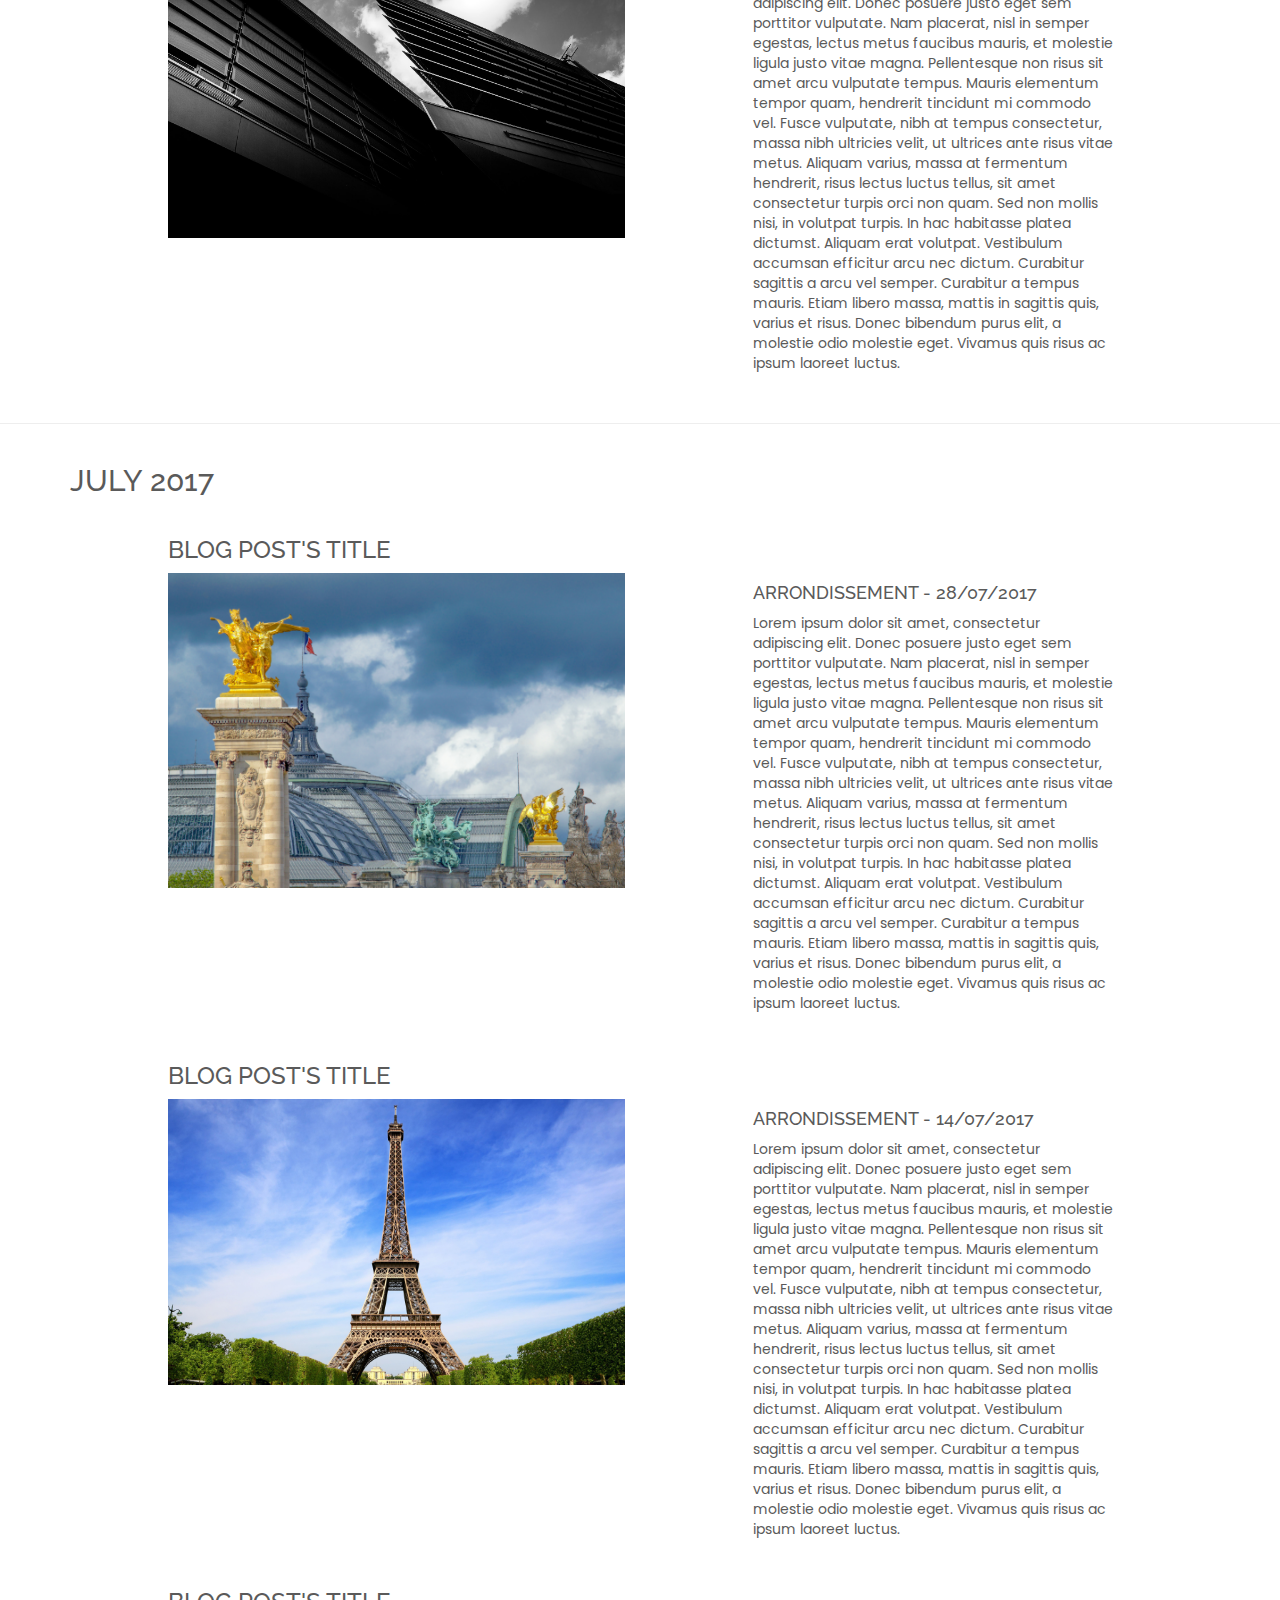
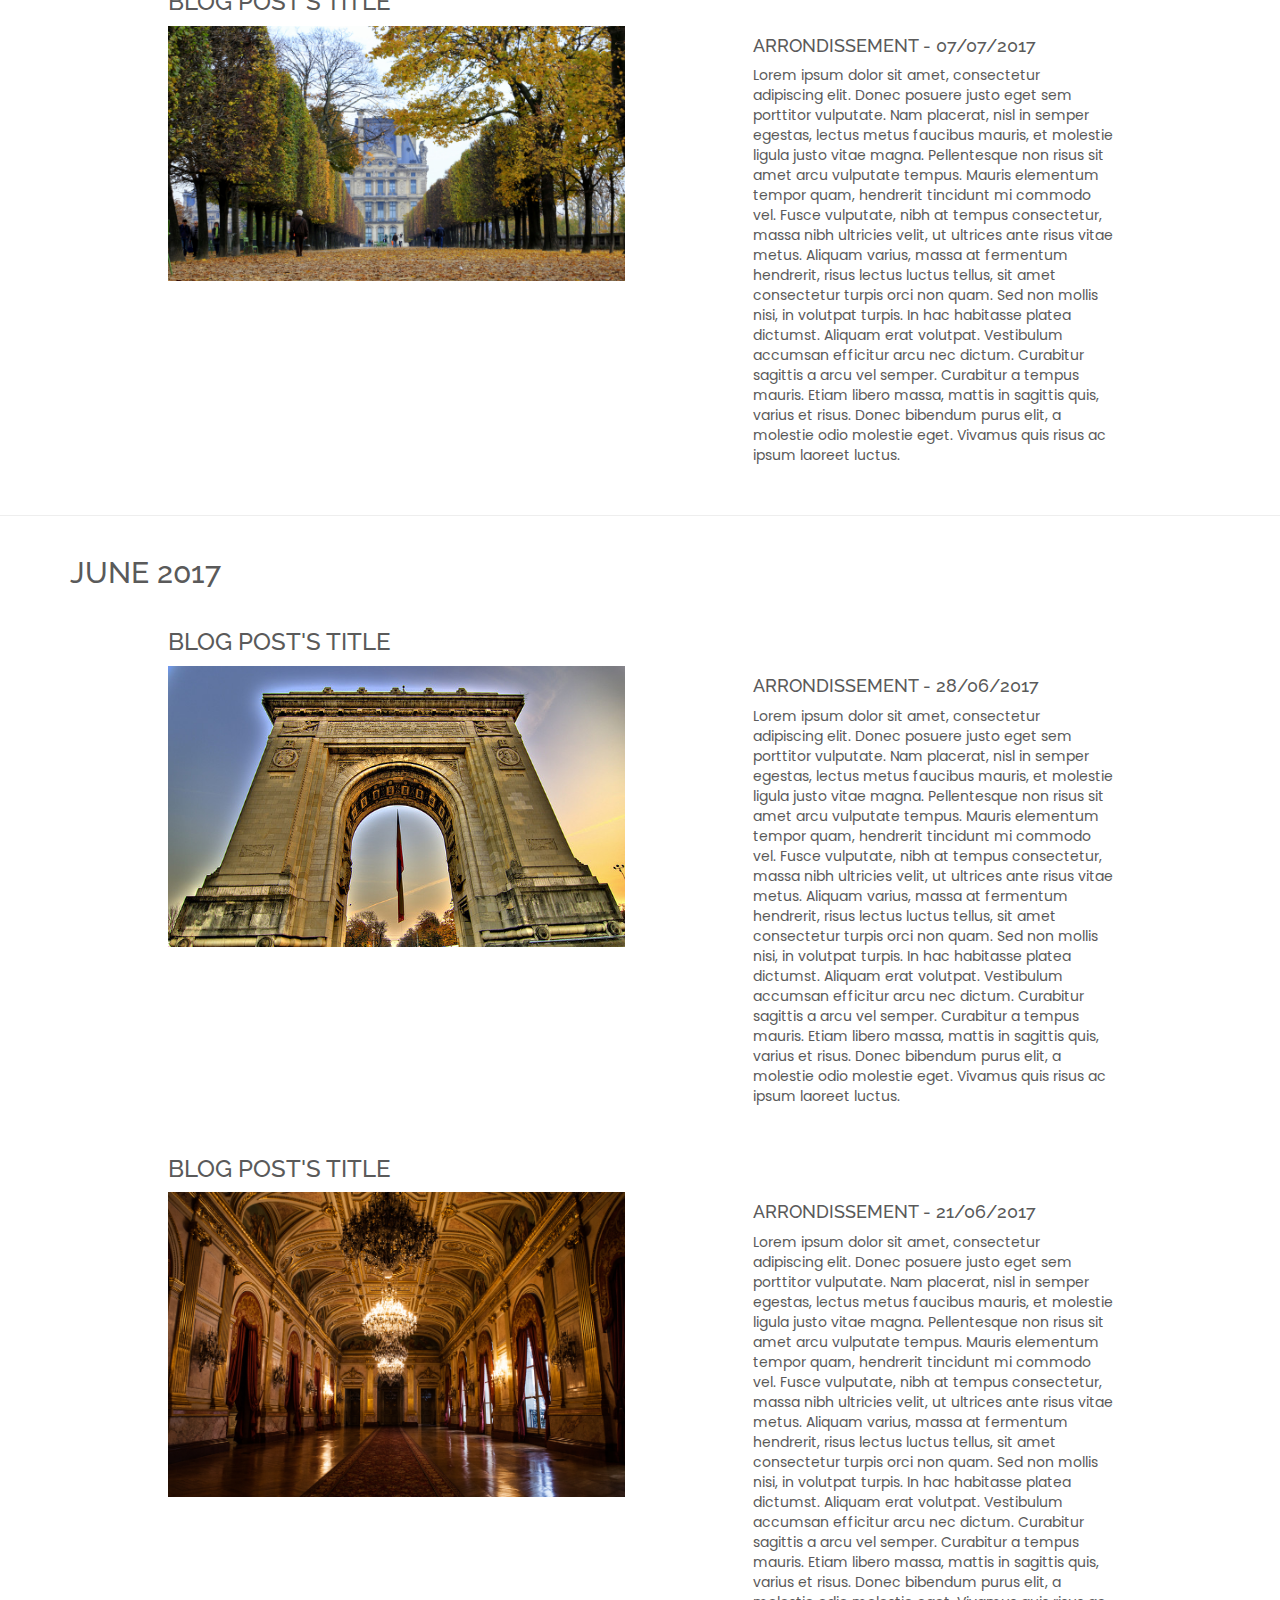
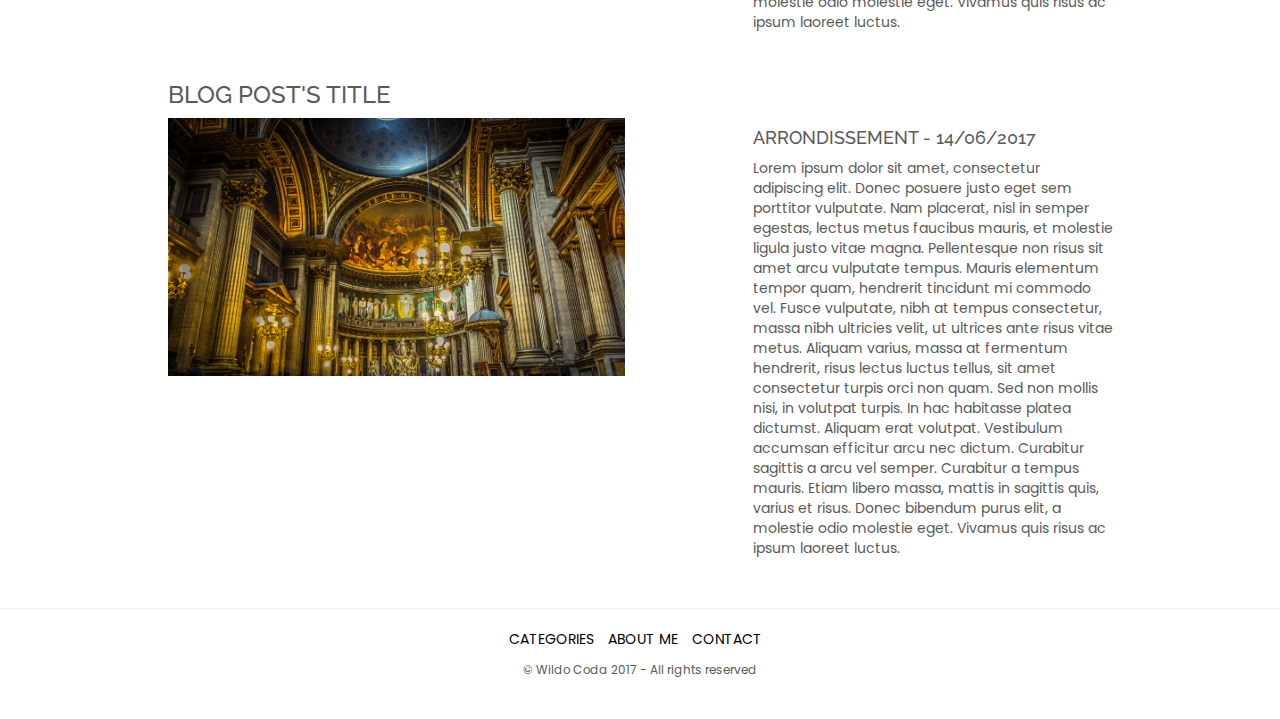
==== commit 8d99f93c: "fix: Image path fix in articles page" ====
--- a/articles.html
+++ b/articles.html
@@ -311,7 +311,7 @@
                             </div>
                             <div class="row">
                                 <div class="col-xs-12 col-sm-11 col-md-10 col-lg-5 col-sm-offset-1">
-                                    <img class="img-responsive" src="img/eglise_madeleine1.jpg" alt="La Madeleine Church">
+                                    <img class="img-responsive" src="img/eglise_madeleine2.jpg" alt="La Madeleine Church">
                                 </div>
                                 <div class="col-xs-12 col-sm-9 col-md-7 col-lg-4 col-sm-offset-1">
                                     <h4>Arrondissement - 14/06/2017</h4>
--- a/css/style.css
+++ b/css/style.css
@@ -134,6 +134,36 @@
 }
 
 
+
+/* --------- PAGE CATEGORIES --------- */
+
+.thumbnail p {
+  text-align: center;
+  font-size: 12px;
+
+}
+
+.opacity {
+  opacity: 0.8;
+  max-width: 100%;
+}
+
+.opacity:hover {
+  background-color: #827da6;
+  opacity: 1;
+}
+
+
+
+
+/* --------- SECTION --------- 
+ *
+ *
+ *
+ */
+ 
+
+
 /* --------- BUTTONS --------- */
  
 .btn-info, .btn-info:hover, input[type=submit], input[type=submit].light_purple_bg:hover {
@@ -149,6 +179,7 @@
 .badge:hover {
      background-color:   #494e75 ;
 }
+
 /* --------- SECTION --------- 
  *
  *
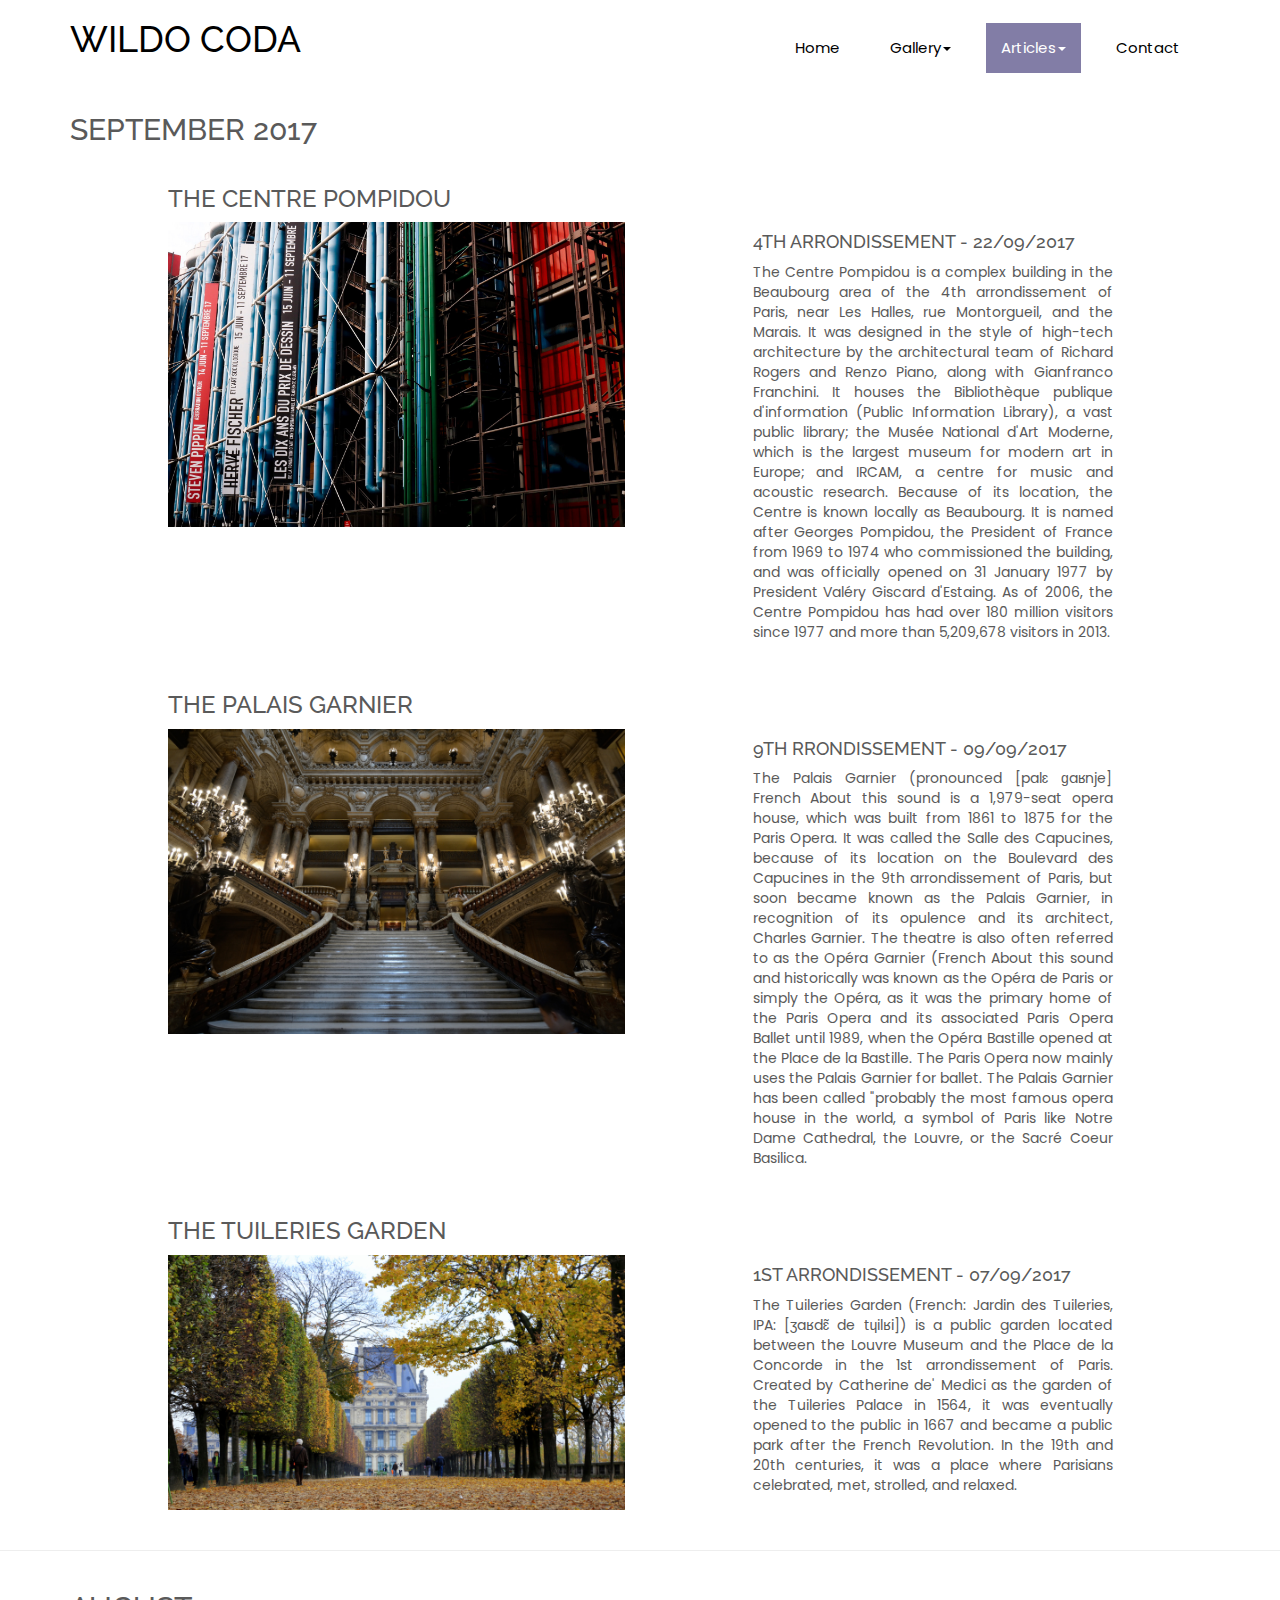
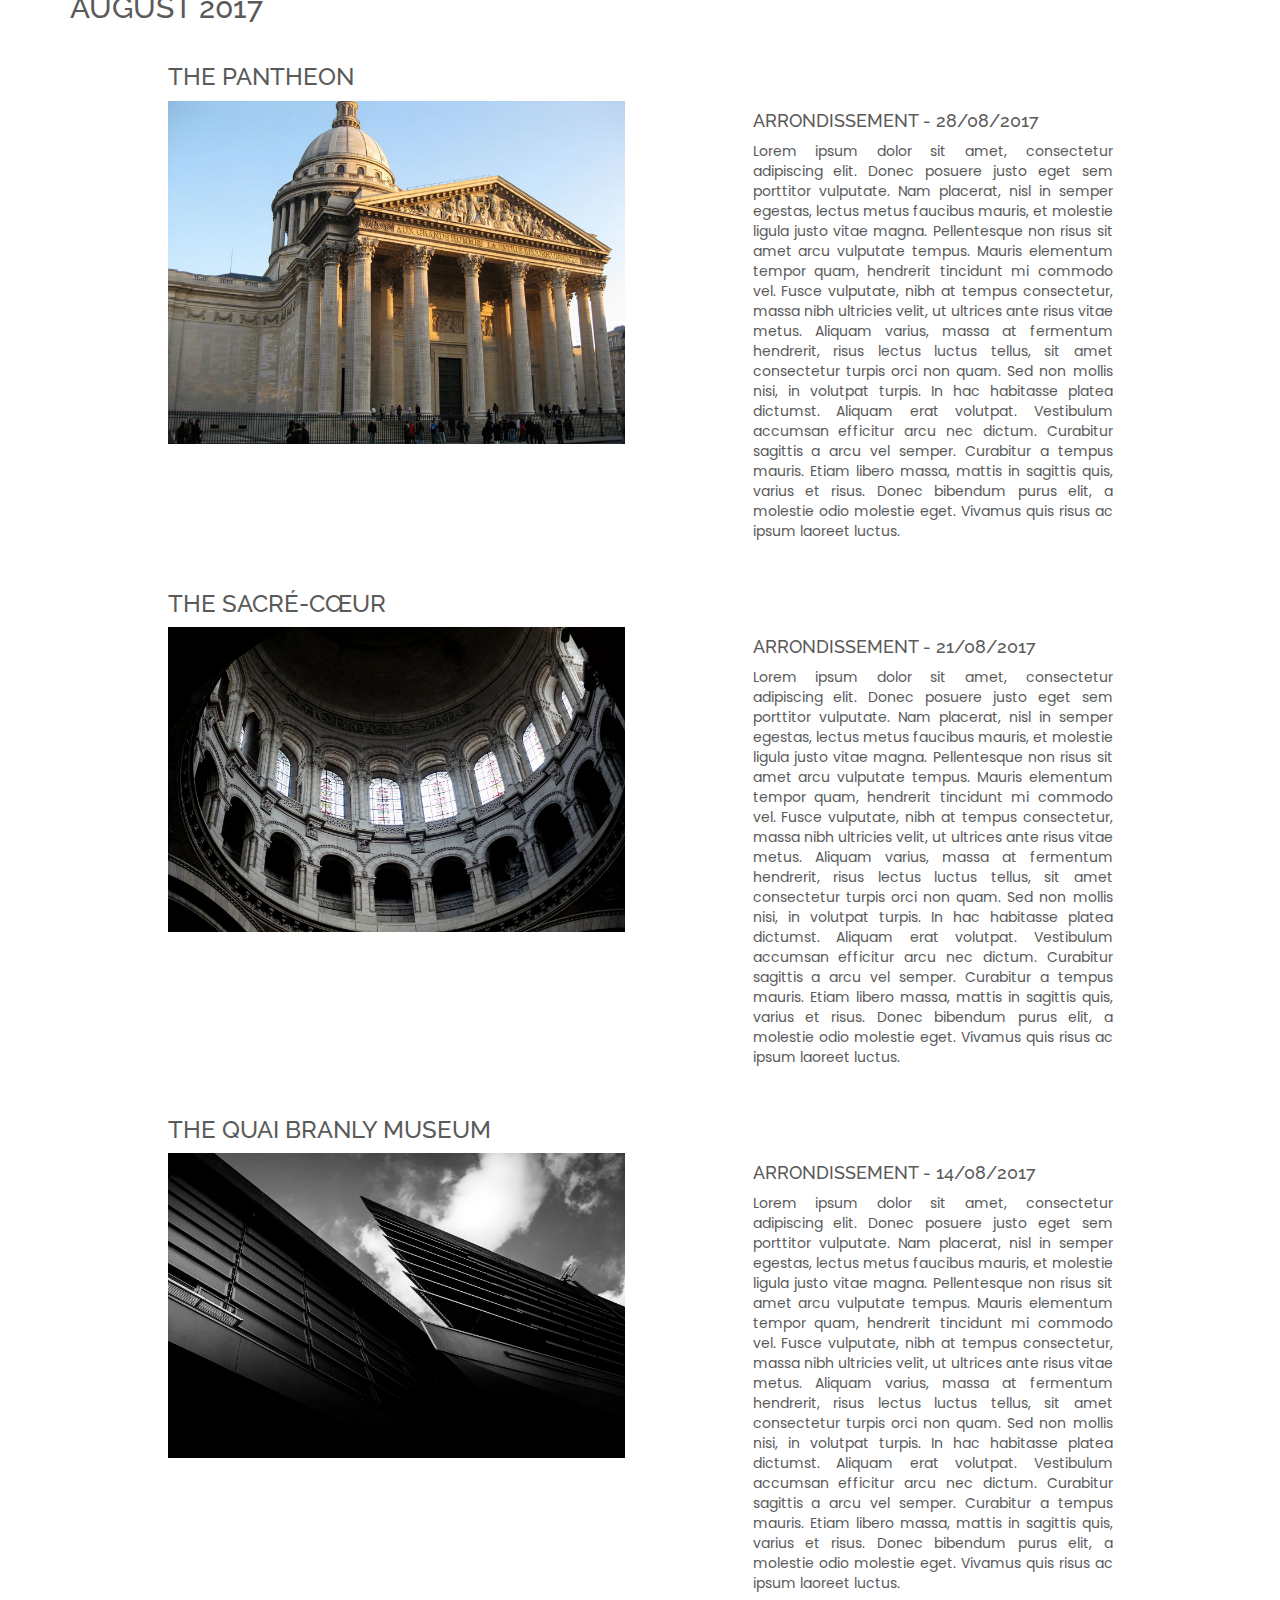
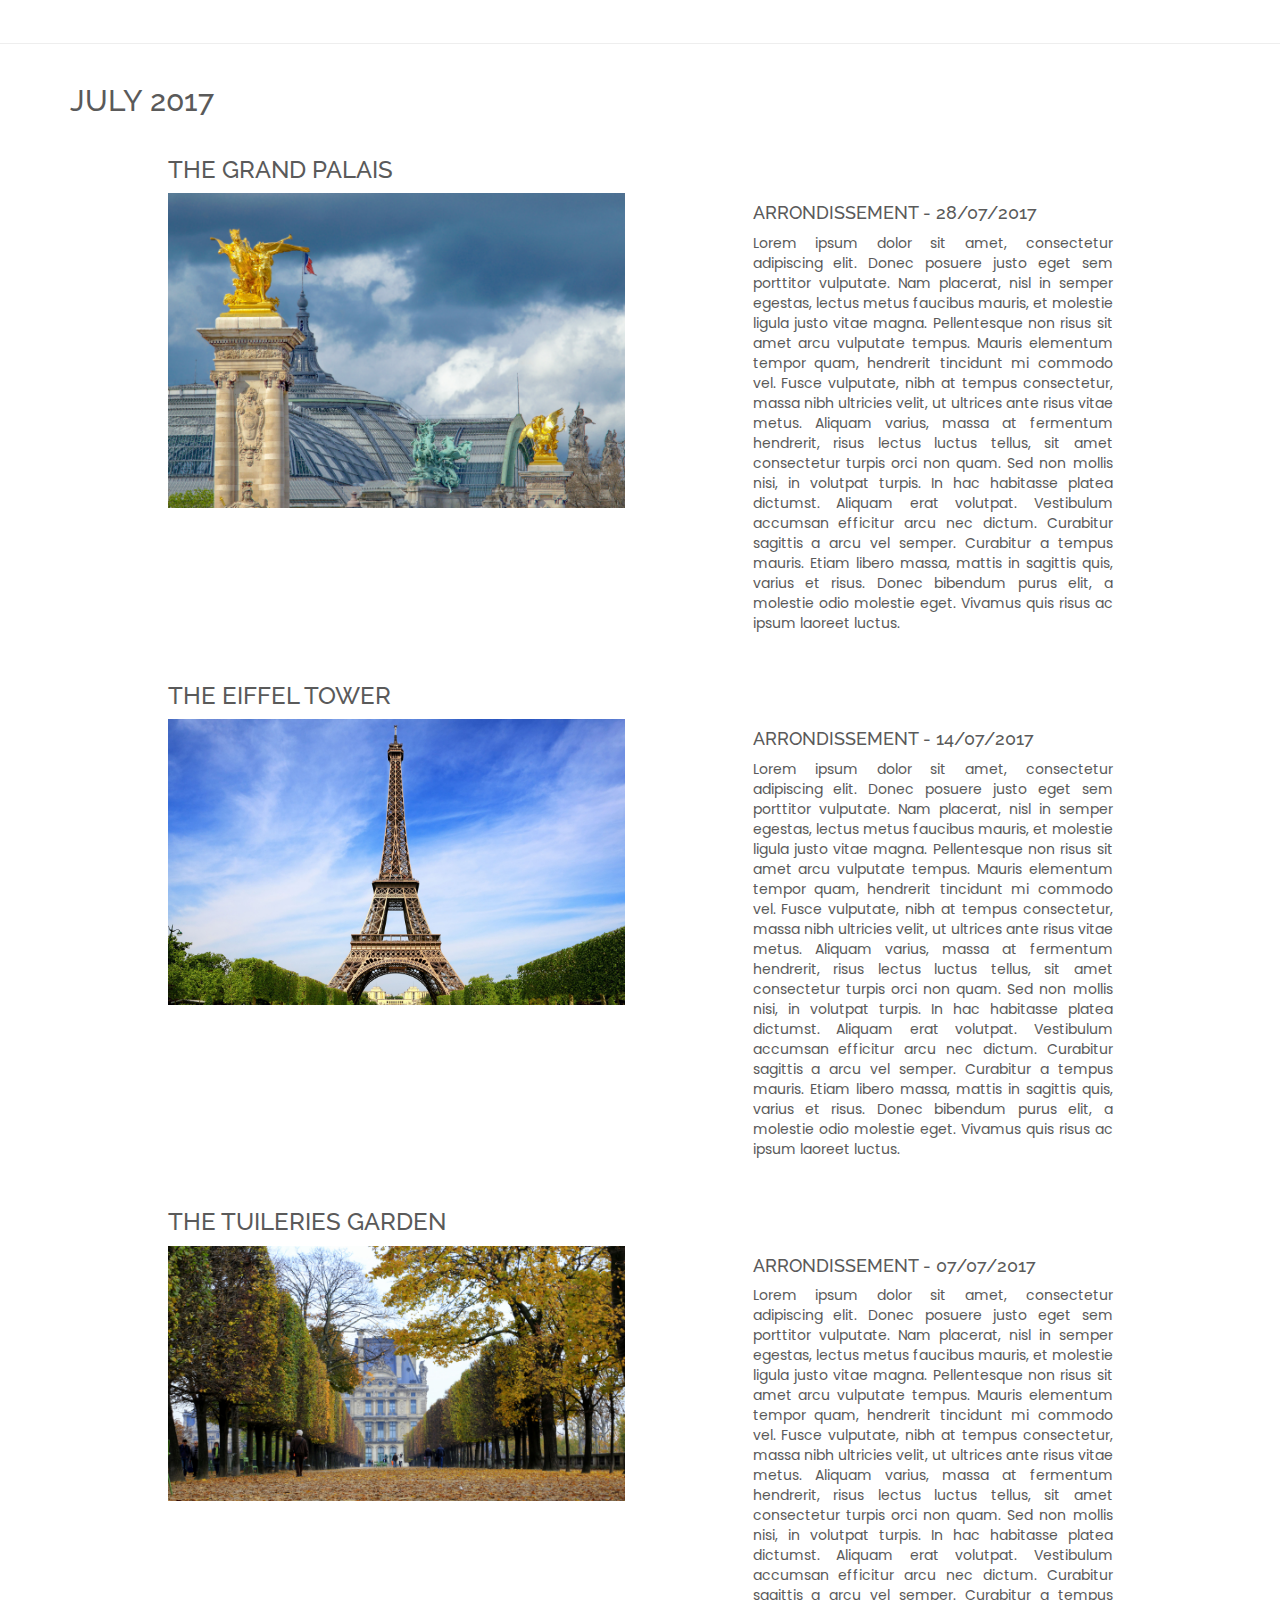
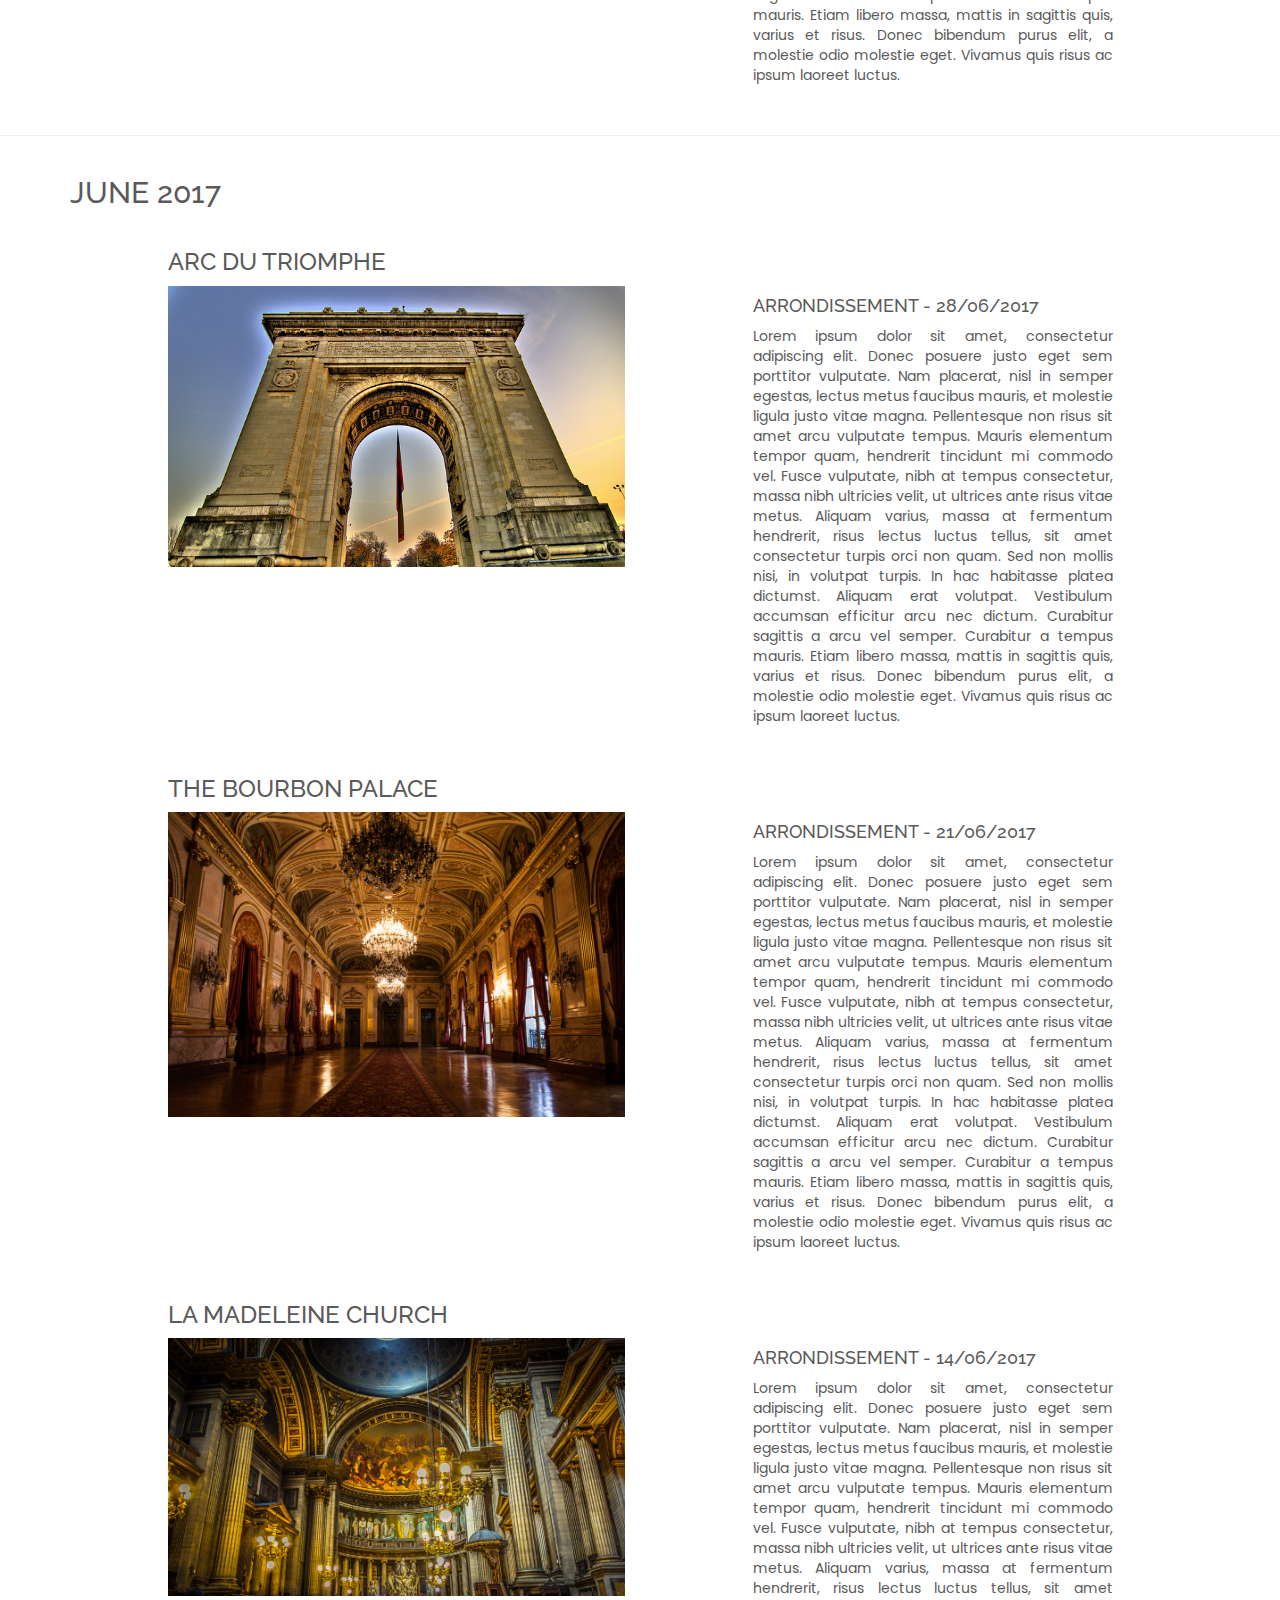
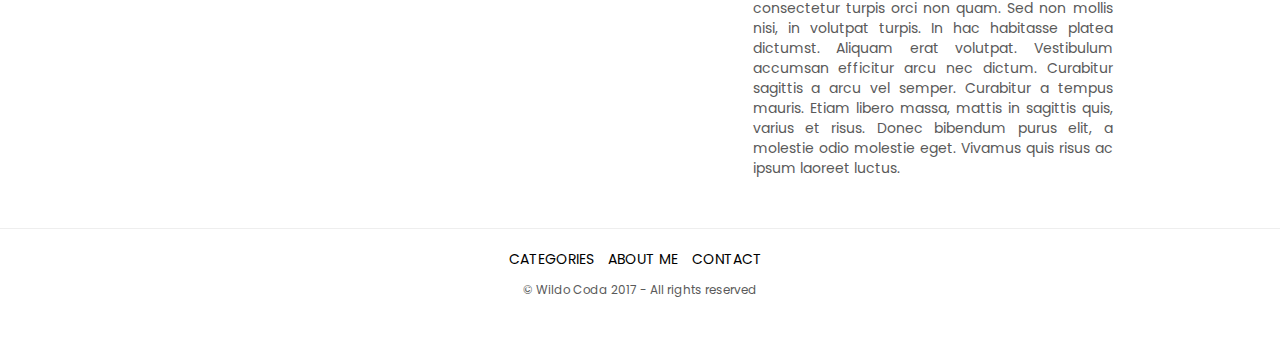
==== commit 0ba9067a: "Merge pull request #52 from gwendolinebelnard/txt-justify-articles-homepage" ====
--- a/articles.html
+++ b/articles.html
@@ -71,10 +71,9 @@
                                 </div>
                                 <div class="col-xs-12 col-sm-9 col-md-7 col-lg-4 col-sm-offset-1">
                                     <h4>4th arrondissement - 22/09/2017</h4>
-                                    <div class="text-article">
+                                    <div class="text-article text-justify">
                                         <p>The Centre Pompidou  is  a complex building in the Beaubourg area of the 4th arrondissement of Paris, near Les Halles, rue Montorgueil, and the Marais. It was designed in the style of high-tech architecture by the architectural team of Richard Rogers and Renzo Piano, along with Gianfranco Franchini.
-It houses the Bibliothèque publique d'information (Public Information Library), a vast public library; the Musée National d'Art Moderne, which is the largest museum for modern art in Europe; and IRCAM, a centre for music and acoustic research. Because of its location, the Centre is known locally as Beaubourg (IPA: [bobuʁ]).[1][2][3] It is named after Georges Pompidou, the President of France from 1969 to 1974 who commissioned the building, and was officially opened on 31 January 1977 by President Valéry Giscard d'Estaing. As of 2006, the Centre Pompidou has had over 180 million visitors since 1977[4] and more than 5,209,678 visitors in 2013,[5] including 3,746,899 for the museum.[6]
-The sculpture Horizontal by Alexander Calder, a free-standing mobile that is 7.6 m (25 ft) tall, was placed in front of the Centre Pompidou in 2012.</p>
+It houses the Bibliothèque publique d'information (Public Information Library), a vast public library; the Musée National d'Art Moderne, which is the largest museum for modern art in Europe; and IRCAM, a centre for music and acoustic research. Because of its location, the Centre is known locally as Beaubourg. It is named after Georges Pompidou, the President of France from 1969 to 1974 who commissioned the building, and was officially opened on 31 January 1977 by President Valéry Giscard d'Estaing. As of 2006, the Centre Pompidou has had over 180 million visitors since 1977 and more than 5,209,678 visitors in 2013.</p>
                                     </div>
                                 </div>
                             </div>
@@ -91,9 +90,8 @@
                                 </div>
                                 <div class="col-xs-12 col-sm-9 col-md-7 col-lg-4 col-sm-offset-1">
                                     <h4>9th rrondissement - 09/09/2017</h4>
-                                    <div class="text-article">
-                                        <p>The Palais Garnier (pronounced [palɛ ɡaʁnje] French About this sound  (help·info)) is a 1,979-seat opera house, which was built from 1861 to 1875 for the Paris Opera. It was called the Salle des Capucines, because of its location on the Boulevard des Capucines in the 9th arrondissement of Paris, but soon became known as the Palais Garnier, in recognition of its opulence and its architect, Charles Garnier. The theatre is also often referred to as the Opéra Garnier (French About this sound  (help·info)) and historically was known as the Opéra de Paris or simply the Opéra,[7] as it was the primary home of the Paris Opera and its associated Paris Opera Ballet until 1989, when the Opéra Bastille opened at the Place de la Bastille.[8] The Paris Opera now mainly uses the Palais Garnier for ballet.
-The Palais Garnier has been called "probably the most famous opera house in the world, a symbol of Paris like Notre Dame Cathedral, the Louvre, or the Sacré Coeur Basilica."[9] This is at least partly due to its use as the setting for Gaston Leroux's 1910 novel The Phantom of the Opera and, especially, the novel's subsequent adaptations in films and Andrew Lloyd Webber's popular 1986 musical.[9] Another contributing factor is that among the buildings constructed in Paris during the Second Empire, besides being the most expensive,[10] it has been described as the only one that is "unquestionably a masterpiece of the first rank."[11] This opinion is far from unanimous however: the 20th-century French architect Le Corbusier once described it as "a lying art" and contended that the "Garnier movement is a décor of the grave".[12]
+                                    <div class="text-article text-justify">
+                                        <p>The Palais Garnier (pronounced [palɛ ɡaʁnje] French About this sound is a 1,979-seat opera house, which was built from 1861 to 1875 for the Paris Opera. It was called the Salle des Capucines, because of its location on the Boulevard des Capucines in the 9th arrondissement of Paris, but soon became known as the Palais Garnier, in recognition of its opulence and its architect, Charles Garnier. The theatre is also often referred to as the Opéra Garnier (French About this sound and historically was known as the Opéra de Paris or simply the Opéra, as it was the primary home of the Paris Opera and its associated Paris Opera Ballet until 1989, when the Opéra Bastille opened at the Place de la Bastille. The Paris Opera now mainly uses the Palais Garnier for ballet. The Palais Garnier has been called "probably the most famous opera house in the world, a symbol of Paris like Notre Dame Cathedral, the Louvre, or the Sacré Coeur Basilica.
                                         </p>
                                     </div>
                                 </div>
@@ -111,7 +109,7 @@
                                 </div>
                                 <div class="col-xs-12 col-sm-9 col-md-7 col-lg-4 col-sm-offset-1">
                                     <h4>1st arrondissement - 07/09/2017</h4>
-                                    <div class="text-article">
+                                    <div class="text-article text-justify">
                                         <p>The Tuileries Garden (French: Jardin des Tuileries, IPA: [ʒaʁdɛ̃ de tɥilʁi]) is a public garden located between the Louvre Museum and the Place de la Concorde in the 1st arrondissement of Paris. Created by Catherine de' Medici as the garden of the Tuileries Palace in 1564, it was eventually opened to the public in 1667 and became a public park after the French Revolution. In the 19th and 20th centuries, it was a place where Parisians celebrated, met, strolled, and relaxed.</p>
                                     </div>
                                 </div>
@@ -134,7 +132,7 @@
                         <article class="article-structure">
                             <div class="row">
                                 <div class="col-xs-12 col-sm-12 col-sm-offset-1">
-                                    <h3>Blog post's title</h3>
+                                    <h3>The Pantheon</h3>
                                 </div>
                             </div>
                             <div class="row">
@@ -143,16 +141,16 @@
                                 </div>
                                 <div class="col-xs-12 col-sm-9 col-md-7 col-lg-4 col-sm-offset-1">
                                     <h4>Arrondissement - 28/08/2017</h4>
-                                    <div class="text-article">
-                                        <p>Lorem ipsum dolor sit amet, consectetur adipiscing elit. Donec posuere justo eget sem porttitor vulputate. Nam placerat, nisl in semper egestas, lectus metus faucibus mauris, et molestie ligula justo vitae magna. Pellentesque non risus sit amet arcu vulputate tempus. Mauris elementum tempor quam, hendrerit tincidunt mi commodo vel. Fusce vulputate, nibh at tempus consectetur, massa nibh ultricies velit, ut ultrices ante risus vitae metus. Aliquam varius, massa at fermentum hendrerit, risus lectus luctus tellus, sit amet consectetur turpis orci non quam. Sed non mollis nisi, in volutpat turpis. In hac habitasse platea dictumst. Aliquam erat volutpat. Vestibulum accumsan efficitur arcu nec dictum. Curabitur sagittis a arcu vel semper. Curabitur a tempus mauris. Etiam libero massa, mattis in sagittis quis, varius et risus. Donec bibendum purus elit, a molestie odio molestie eget. Vivamus quis risus ac ipsum laoreet luctus.</p>
-                                    </div>
-                                </div>
-                            </div>
-                        </article>
-                        <article class="article-structure">
-                            <div class="row">
-                                <div class="col-xs-12 col-sm-12 col-sm-offset-1">
-                                    <h3>Blog post's title</h3>
+                                    <div class="text-article text-justify">
+                                        <p>Lorem ipsum dolor sit amet, consectetur adipiscing elit. Donec posuere justo eget sem porttitor vulputate. Nam placerat, nisl in semper egestas, lectus metus faucibus mauris, et molestie ligula justo vitae magna. Pellentesque non risus sit amet arcu vulputate tempus. Mauris elementum tempor quam, hendrerit tincidunt mi commodo vel. Fusce vulputate, nibh at tempus consectetur, massa nibh ultricies velit, ut ultrices ante risus vitae metus. Aliquam varius, massa at fermentum hendrerit, risus lectus luctus tellus, sit amet consectetur turpis orci non quam. Sed non mollis nisi, in volutpat turpis. In hac habitasse platea dictumst. Aliquam erat volutpat. Vestibulum accumsan efficitur arcu nec dictum. Curabitur sagittis a arcu vel semper. Curabitur a tempus mauris. Etiam libero massa, mattis in sagittis quis, varius et risus. Donec bibendum purus elit, a molestie odio molestie eget. Vivamus quis risus ac ipsum laoreet luctus.</p>
+                                    </div>
+                                </div>
+                            </div>
+                        </article>
+                        <article class="article-structure">
+                            <div class="row">
+                                <div class="col-xs-12 col-sm-12 col-sm-offset-1">
+                                    <h3>The Sacré-Cœur</h3>
                                 </div>
                             </div>
                             <div class="row">
@@ -161,16 +159,16 @@
                                 </div>
                                 <div class="col-xs-12 col-sm-9 col-md-7 col-lg-4 col-sm-offset-1">
                                     <h4>Arrondissement - 21/08/2017</h4>
-                                    <div class="text-article">
-                                        <p>Lorem ipsum dolor sit amet, consectetur adipiscing elit. Donec posuere justo eget sem porttitor vulputate. Nam placerat, nisl in semper egestas, lectus metus faucibus mauris, et molestie ligula justo vitae magna. Pellentesque non risus sit amet arcu vulputate tempus. Mauris elementum tempor quam, hendrerit tincidunt mi commodo vel. Fusce vulputate, nibh at tempus consectetur, massa nibh ultricies velit, ut ultrices ante risus vitae metus. Aliquam varius, massa at fermentum hendrerit, risus lectus luctus tellus, sit amet consectetur turpis orci non quam. Sed non mollis nisi, in volutpat turpis. In hac habitasse platea dictumst. Aliquam erat volutpat. Vestibulum accumsan efficitur arcu nec dictum. Curabitur sagittis a arcu vel semper. Curabitur a tempus mauris. Etiam libero massa, mattis in sagittis quis, varius et risus. Donec bibendum purus elit, a molestie odio molestie eget. Vivamus quis risus ac ipsum laoreet luctus.</p>
-                                    </div>
-                                </div>
-                            </div>
-                        </article>
-                        <article class="article-structure">
-                            <div class="row">
-                                <div class="col-xs-12 col-sm-12 col-sm-offset-1">
-                                    <h3>Blog post's title</h3>
+                                    <div class="text-article text-justify">
+                                        <p>Lorem ipsum dolor sit amet, consectetur adipiscing elit. Donec posuere justo eget sem porttitor vulputate. Nam placerat, nisl in semper egestas, lectus metus faucibus mauris, et molestie ligula justo vitae magna. Pellentesque non risus sit amet arcu vulputate tempus. Mauris elementum tempor quam, hendrerit tincidunt mi commodo vel. Fusce vulputate, nibh at tempus consectetur, massa nibh ultricies velit, ut ultrices ante risus vitae metus. Aliquam varius, massa at fermentum hendrerit, risus lectus luctus tellus, sit amet consectetur turpis orci non quam. Sed non mollis nisi, in volutpat turpis. In hac habitasse platea dictumst. Aliquam erat volutpat. Vestibulum accumsan efficitur arcu nec dictum. Curabitur sagittis a arcu vel semper. Curabitur a tempus mauris. Etiam libero massa, mattis in sagittis quis, varius et risus. Donec bibendum purus elit, a molestie odio molestie eget. Vivamus quis risus ac ipsum laoreet luctus.</p>
+                                    </div>
+                                </div>
+                            </div>
+                        </article>
+                        <article class="article-structure">
+                            <div class="row">
+                                <div class="col-xs-12 col-sm-12 col-sm-offset-1">
+                                    <h3>The Quai Branly Museum</h3>
                                 </div>
                             </div>
                             <div class="row">
@@ -179,7 +177,7 @@
                                 </div>
                                 <div class="col-xs-12 col-sm-9 col-md-7 col-lg-4 col-sm-offset-1">
                                     <h4>Arrondissement - 14/08/2017</h4>
-                                    <div class="text-article">
+                                    <div class="text-article text-justify">
                                         <p>Lorem ipsum dolor sit amet, consectetur adipiscing elit. Donec posuere justo eget sem porttitor vulputate. Nam placerat, nisl in semper egestas, lectus metus faucibus mauris, et molestie ligula justo vitae magna. Pellentesque non risus sit amet arcu vulputate tempus. Mauris elementum tempor quam, hendrerit tincidunt mi commodo vel. Fusce vulputate, nibh at tempus consectetur, massa nibh ultricies velit, ut ultrices ante risus vitae metus. Aliquam varius, massa at fermentum hendrerit, risus lectus luctus tellus, sit amet consectetur turpis orci non quam. Sed non mollis nisi, in volutpat turpis. In hac habitasse platea dictumst. Aliquam erat volutpat. Vestibulum accumsan efficitur arcu nec dictum. Curabitur sagittis a arcu vel semper. Curabitur a tempus mauris. Etiam libero massa, mattis in sagittis quis, varius et risus. Donec bibendum purus elit, a molestie odio molestie eget. Vivamus quis risus ac ipsum laoreet luctus.</p>
                                     </div>
                                 </div>
@@ -202,7 +200,7 @@
                         <article class="article-structure">
                             <div class="row">
                                 <div class="col-xs-12 col-sm-12 col-sm-offset-1">
-                                    <h3>Blog post's title</h3>
+                                    <h3>The Grand Palais</h3>
                                 </div>
                             </div>
                             <div class="row">
@@ -211,16 +209,16 @@
                                 </div>
                                 <div class="col-xs-12 col-sm-9 col-md-7 col-lg-4 col-sm-offset-1">
                                     <h4>Arrondissement - 28/07/2017</h4>
-                                    <div class="text-article">
-                                        <p>Lorem ipsum dolor sit amet, consectetur adipiscing elit. Donec posuere justo eget sem porttitor vulputate. Nam placerat, nisl in semper egestas, lectus metus faucibus mauris, et molestie ligula justo vitae magna. Pellentesque non risus sit amet arcu vulputate tempus. Mauris elementum tempor quam, hendrerit tincidunt mi commodo vel. Fusce vulputate, nibh at tempus consectetur, massa nibh ultricies velit, ut ultrices ante risus vitae metus. Aliquam varius, massa at fermentum hendrerit, risus lectus luctus tellus, sit amet consectetur turpis orci non quam. Sed non mollis nisi, in volutpat turpis. In hac habitasse platea dictumst. Aliquam erat volutpat. Vestibulum accumsan efficitur arcu nec dictum. Curabitur sagittis a arcu vel semper. Curabitur a tempus mauris. Etiam libero massa, mattis in sagittis quis, varius et risus. Donec bibendum purus elit, a molestie odio molestie eget. Vivamus quis risus ac ipsum laoreet luctus.</p>
-                                    </div>
-                                </div>
-                            </div>
-                        </article>
-                        <article class="article-structure">
-                            <div class="row">
-                                <div class="col-xs-12 col-sm-12 col-sm-offset-1">
-                                    <h3>Blog post's title</h3>
+                                    <div class="text-article text-justify">
+                                        <p>Lorem ipsum dolor sit amet, consectetur adipiscing elit. Donec posuere justo eget sem porttitor vulputate. Nam placerat, nisl in semper egestas, lectus metus faucibus mauris, et molestie ligula justo vitae magna. Pellentesque non risus sit amet arcu vulputate tempus. Mauris elementum tempor quam, hendrerit tincidunt mi commodo vel. Fusce vulputate, nibh at tempus consectetur, massa nibh ultricies velit, ut ultrices ante risus vitae metus. Aliquam varius, massa at fermentum hendrerit, risus lectus luctus tellus, sit amet consectetur turpis orci non quam. Sed non mollis nisi, in volutpat turpis. In hac habitasse platea dictumst. Aliquam erat volutpat. Vestibulum accumsan efficitur arcu nec dictum. Curabitur sagittis a arcu vel semper. Curabitur a tempus mauris. Etiam libero massa, mattis in sagittis quis, varius et risus. Donec bibendum purus elit, a molestie odio molestie eget. Vivamus quis risus ac ipsum laoreet luctus.</p>
+                                    </div>
+                                </div>
+                            </div>
+                        </article>
+                        <article class="article-structure">
+                            <div class="row">
+                                <div class="col-xs-12 col-sm-12 col-sm-offset-1">
+                                    <h3>The Eiffel Tower</h3>
                                 </div>
                             </div>
                             <div class="row">
@@ -229,16 +227,16 @@
                                 </div>
                                 <div class="col-xs-12 col-sm-9 col-md-7 col-lg-4 col-sm-offset-1">
                                     <h4>Arrondissement - 14/07/2017</h4>
-                                    <div class="text-article">
-                                        <p>Lorem ipsum dolor sit amet, consectetur adipiscing elit. Donec posuere justo eget sem porttitor vulputate. Nam placerat, nisl in semper egestas, lectus metus faucibus mauris, et molestie ligula justo vitae magna. Pellentesque non risus sit amet arcu vulputate tempus. Mauris elementum tempor quam, hendrerit tincidunt mi commodo vel. Fusce vulputate, nibh at tempus consectetur, massa nibh ultricies velit, ut ultrices ante risus vitae metus. Aliquam varius, massa at fermentum hendrerit, risus lectus luctus tellus, sit amet consectetur turpis orci non quam. Sed non mollis nisi, in volutpat turpis. In hac habitasse platea dictumst. Aliquam erat volutpat. Vestibulum accumsan efficitur arcu nec dictum. Curabitur sagittis a arcu vel semper. Curabitur a tempus mauris. Etiam libero massa, mattis in sagittis quis, varius et risus. Donec bibendum purus elit, a molestie odio molestie eget. Vivamus quis risus ac ipsum laoreet luctus.</p>
-                                    </div>
-                                </div>
-                            </div>
-                        </article>
-                        <article class="article-structure">
-                            <div class="row">
-                                <div class="col-xs-12 col-sm-12 col-sm-offset-1">
-                                    <h3>Blog post's title</h3>
+                                    <div class="text-article text-justify">
+                                        <p>Lorem ipsum dolor sit amet, consectetur adipiscing elit. Donec posuere justo eget sem porttitor vulputate. Nam placerat, nisl in semper egestas, lectus metus faucibus mauris, et molestie ligula justo vitae magna. Pellentesque non risus sit amet arcu vulputate tempus. Mauris elementum tempor quam, hendrerit tincidunt mi commodo vel. Fusce vulputate, nibh at tempus consectetur, massa nibh ultricies velit, ut ultrices ante risus vitae metus. Aliquam varius, massa at fermentum hendrerit, risus lectus luctus tellus, sit amet consectetur turpis orci non quam. Sed non mollis nisi, in volutpat turpis. In hac habitasse platea dictumst. Aliquam erat volutpat. Vestibulum accumsan efficitur arcu nec dictum. Curabitur sagittis a arcu vel semper. Curabitur a tempus mauris. Etiam libero massa, mattis in sagittis quis, varius et risus. Donec bibendum purus elit, a molestie odio molestie eget. Vivamus quis risus ac ipsum laoreet luctus.</p>
+                                    </div>
+                                </div>
+                            </div>
+                        </article>
+                        <article class="article-structure">
+                            <div class="row">
+                                <div class="col-xs-12 col-sm-12 col-sm-offset-1">
+                                    <h3>The Tuileries Garden</h3>
                                 </div>
                             </div>
                             <div class="row">
@@ -247,7 +245,7 @@
                                 </div>
                                 <div class="col-xs-12 col-sm-9 col-md-7 col-lg-4 col-sm-offset-1">
                                     <h4>Arrondissement - 07/07/2017</h4>
-                                    <div class="text-article">
+                                    <div class="text-article text-justify">
                                         <p>Lorem ipsum dolor sit amet, consectetur adipiscing elit. Donec posuere justo eget sem porttitor vulputate. Nam placerat, nisl in semper egestas, lectus metus faucibus mauris, et molestie ligula justo vitae magna. Pellentesque non risus sit amet arcu vulputate tempus. Mauris elementum tempor quam, hendrerit tincidunt mi commodo vel. Fusce vulputate, nibh at tempus consectetur, massa nibh ultricies velit, ut ultrices ante risus vitae metus. Aliquam varius, massa at fermentum hendrerit, risus lectus luctus tellus, sit amet consectetur turpis orci non quam. Sed non mollis nisi, in volutpat turpis. In hac habitasse platea dictumst. Aliquam erat volutpat. Vestibulum accumsan efficitur arcu nec dictum. Curabitur sagittis a arcu vel semper. Curabitur a tempus mauris. Etiam libero massa, mattis in sagittis quis, varius et risus. Donec bibendum purus elit, a molestie odio molestie eget. Vivamus quis risus ac ipsum laoreet luctus.</p>
                                     </div>
                                 </div>
@@ -270,7 +268,7 @@
                         <article class="article-structure">
                             <div class="row">
                                 <div class="col-xs-12 col-sm-12 col-sm-offset-1">
-                                    <h3>Blog post's title</h3>
+                                    <h3>Arc du Triomphe</h3>
                                 </div>
                             </div>
                             <div class="row">
@@ -279,16 +277,16 @@
                                 </div>
                                 <div class="col-xs-12 col-sm-9 col-md-7 col-lg-4 col-sm-offset-1">
                                     <h4>Arrondissement - 28/06/2017</h4>
-                                    <div class="text-article">
-                                        <p>Lorem ipsum dolor sit amet, consectetur adipiscing elit. Donec posuere justo eget sem porttitor vulputate. Nam placerat, nisl in semper egestas, lectus metus faucibus mauris, et molestie ligula justo vitae magna. Pellentesque non risus sit amet arcu vulputate tempus. Mauris elementum tempor quam, hendrerit tincidunt mi commodo vel. Fusce vulputate, nibh at tempus consectetur, massa nibh ultricies velit, ut ultrices ante risus vitae metus. Aliquam varius, massa at fermentum hendrerit, risus lectus luctus tellus, sit amet consectetur turpis orci non quam. Sed non mollis nisi, in volutpat turpis. In hac habitasse platea dictumst. Aliquam erat volutpat. Vestibulum accumsan efficitur arcu nec dictum. Curabitur sagittis a arcu vel semper. Curabitur a tempus mauris. Etiam libero massa, mattis in sagittis quis, varius et risus. Donec bibendum purus elit, a molestie odio molestie eget. Vivamus quis risus ac ipsum laoreet luctus.</p>
-                                    </div>
-                                </div>
-                            </div>
-                        </article>
-                        <article class="article-structure">
-                            <div class="row">
-                                <div class="col-xs-12 col-sm-12 col-sm-offset-1">
-                                    <h3>Blog post's title</h3>
+                                    <div class="text-article text-justify">
+                                        <p>Lorem ipsum dolor sit amet, consectetur adipiscing elit. Donec posuere justo eget sem porttitor vulputate. Nam placerat, nisl in semper egestas, lectus metus faucibus mauris, et molestie ligula justo vitae magna. Pellentesque non risus sit amet arcu vulputate tempus. Mauris elementum tempor quam, hendrerit tincidunt mi commodo vel. Fusce vulputate, nibh at tempus consectetur, massa nibh ultricies velit, ut ultrices ante risus vitae metus. Aliquam varius, massa at fermentum hendrerit, risus lectus luctus tellus, sit amet consectetur turpis orci non quam. Sed non mollis nisi, in volutpat turpis. In hac habitasse platea dictumst. Aliquam erat volutpat. Vestibulum accumsan efficitur arcu nec dictum. Curabitur sagittis a arcu vel semper. Curabitur a tempus mauris. Etiam libero massa, mattis in sagittis quis, varius et risus. Donec bibendum purus elit, a molestie odio molestie eget. Vivamus quis risus ac ipsum laoreet luctus.</p>
+                                    </div>
+                                </div>
+                            </div>
+                        </article>
+                        <article class="article-structure">
+                            <div class="row">
+                                <div class="col-xs-12 col-sm-12 col-sm-offset-1">
+                                    <h3>The Bourbon Palace</h3>
                                 </div>
                             </div>
                             <div class="row">
@@ -297,25 +295,25 @@
                                 </div>
                                 <div class="col-xs-12 col-sm-9 col-md-7 col-lg-4 col-sm-offset-1">
                                     <h4>Arrondissement - 21/06/2017</h4>
-                                    <div class="text-article">
-                                        <p>Lorem ipsum dolor sit amet, consectetur adipiscing elit. Donec posuere justo eget sem porttitor vulputate. Nam placerat, nisl in semper egestas, lectus metus faucibus mauris, et molestie ligula justo vitae magna. Pellentesque non risus sit amet arcu vulputate tempus. Mauris elementum tempor quam, hendrerit tincidunt mi commodo vel. Fusce vulputate, nibh at tempus consectetur, massa nibh ultricies velit, ut ultrices ante risus vitae metus. Aliquam varius, massa at fermentum hendrerit, risus lectus luctus tellus, sit amet consectetur turpis orci non quam. Sed non mollis nisi, in volutpat turpis. In hac habitasse platea dictumst. Aliquam erat volutpat. Vestibulum accumsan efficitur arcu nec dictum. Curabitur sagittis a arcu vel semper. Curabitur a tempus mauris. Etiam libero massa, mattis in sagittis quis, varius et risus. Donec bibendum purus elit, a molestie odio molestie eget. Vivamus quis risus ac ipsum laoreet luctus.</p>
-                                    </div>
-                                </div>
-                            </div>
-                        </article>
-                        <article class="article-structure">
-                            <div class="row">
-                                <div class="col-xs-12 col-sm-12 col-sm-offset-1">
-                                    <h3>Blog post's title</h3>
-                                </div>
-                            </div>
-                            <div class="row">
-                                <div class="col-xs-12 col-sm-11 col-md-10 col-lg-5 col-sm-offset-1">
-                                    <img class="img-responsive" src="img/eglise_madeleine2.jpg" alt="La Madeleine Church">
+                                    <div class="text-article text-justify">
+                                        <p>Lorem ipsum dolor sit amet, consectetur adipiscing elit. Donec posuere justo eget sem porttitor vulputate. Nam placerat, nisl in semper egestas, lectus metus faucibus mauris, et molestie ligula justo vitae magna. Pellentesque non risus sit amet arcu vulputate tempus. Mauris elementum tempor quam, hendrerit tincidunt mi commodo vel. Fusce vulputate, nibh at tempus consectetur, massa nibh ultricies velit, ut ultrices ante risus vitae metus. Aliquam varius, massa at fermentum hendrerit, risus lectus luctus tellus, sit amet consectetur turpis orci non quam. Sed non mollis nisi, in volutpat turpis. In hac habitasse platea dictumst. Aliquam erat volutpat. Vestibulum accumsan efficitur arcu nec dictum. Curabitur sagittis a arcu vel semper. Curabitur a tempus mauris. Etiam libero massa, mattis in sagittis quis, varius et risus. Donec bibendum purus elit, a molestie odio molestie eget. Vivamus quis risus ac ipsum laoreet luctus.</p>
+                                    </div>
+                                </div>
+                            </div>
+                        </article>
+                        <article class="article-structure">
+                            <div class="row">
+                                <div class="col-xs-12 col-sm-12 col-sm-offset-1">
+                                    <h3>La Madeleine Church</h3>
+                                </div>
+                            </div>
+                            <div class="row">
+                                <div class="col-xs-12 col-sm-11 col-md-10 col-lg-5 col-sm-offset-1">
+                                    <img class="img-responsive" src="img/eglise_madeleine2.jpg" alt="Madeleine Church">
                                 </div>
                                 <div class="col-xs-12 col-sm-9 col-md-7 col-lg-4 col-sm-offset-1">
                                     <h4>Arrondissement - 14/06/2017</h4>
-                                    <div class="text-article">
+                                    <div class="text-article text-justify">
                                         <p>Lorem ipsum dolor sit amet, consectetur adipiscing elit. Donec posuere justo eget sem porttitor vulputate. Nam placerat, nisl in semper egestas, lectus metus faucibus mauris, et molestie ligula justo vitae magna. Pellentesque non risus sit amet arcu vulputate tempus. Mauris elementum tempor quam, hendrerit tincidunt mi commodo vel. Fusce vulputate, nibh at tempus consectetur, massa nibh ultricies velit, ut ultrices ante risus vitae metus. Aliquam varius, massa at fermentum hendrerit, risus lectus luctus tellus, sit amet consectetur turpis orci non quam. Sed non mollis nisi, in volutpat turpis. In hac habitasse platea dictumst. Aliquam erat volutpat. Vestibulum accumsan efficitur arcu nec dictum. Curabitur sagittis a arcu vel semper. Curabitur a tempus mauris. Etiam libero massa, mattis in sagittis quis, varius et risus. Donec bibendum purus elit, a molestie odio molestie eget. Vivamus quis risus ac ipsum laoreet luctus.</p>
                                     </div>
                                 </div>
